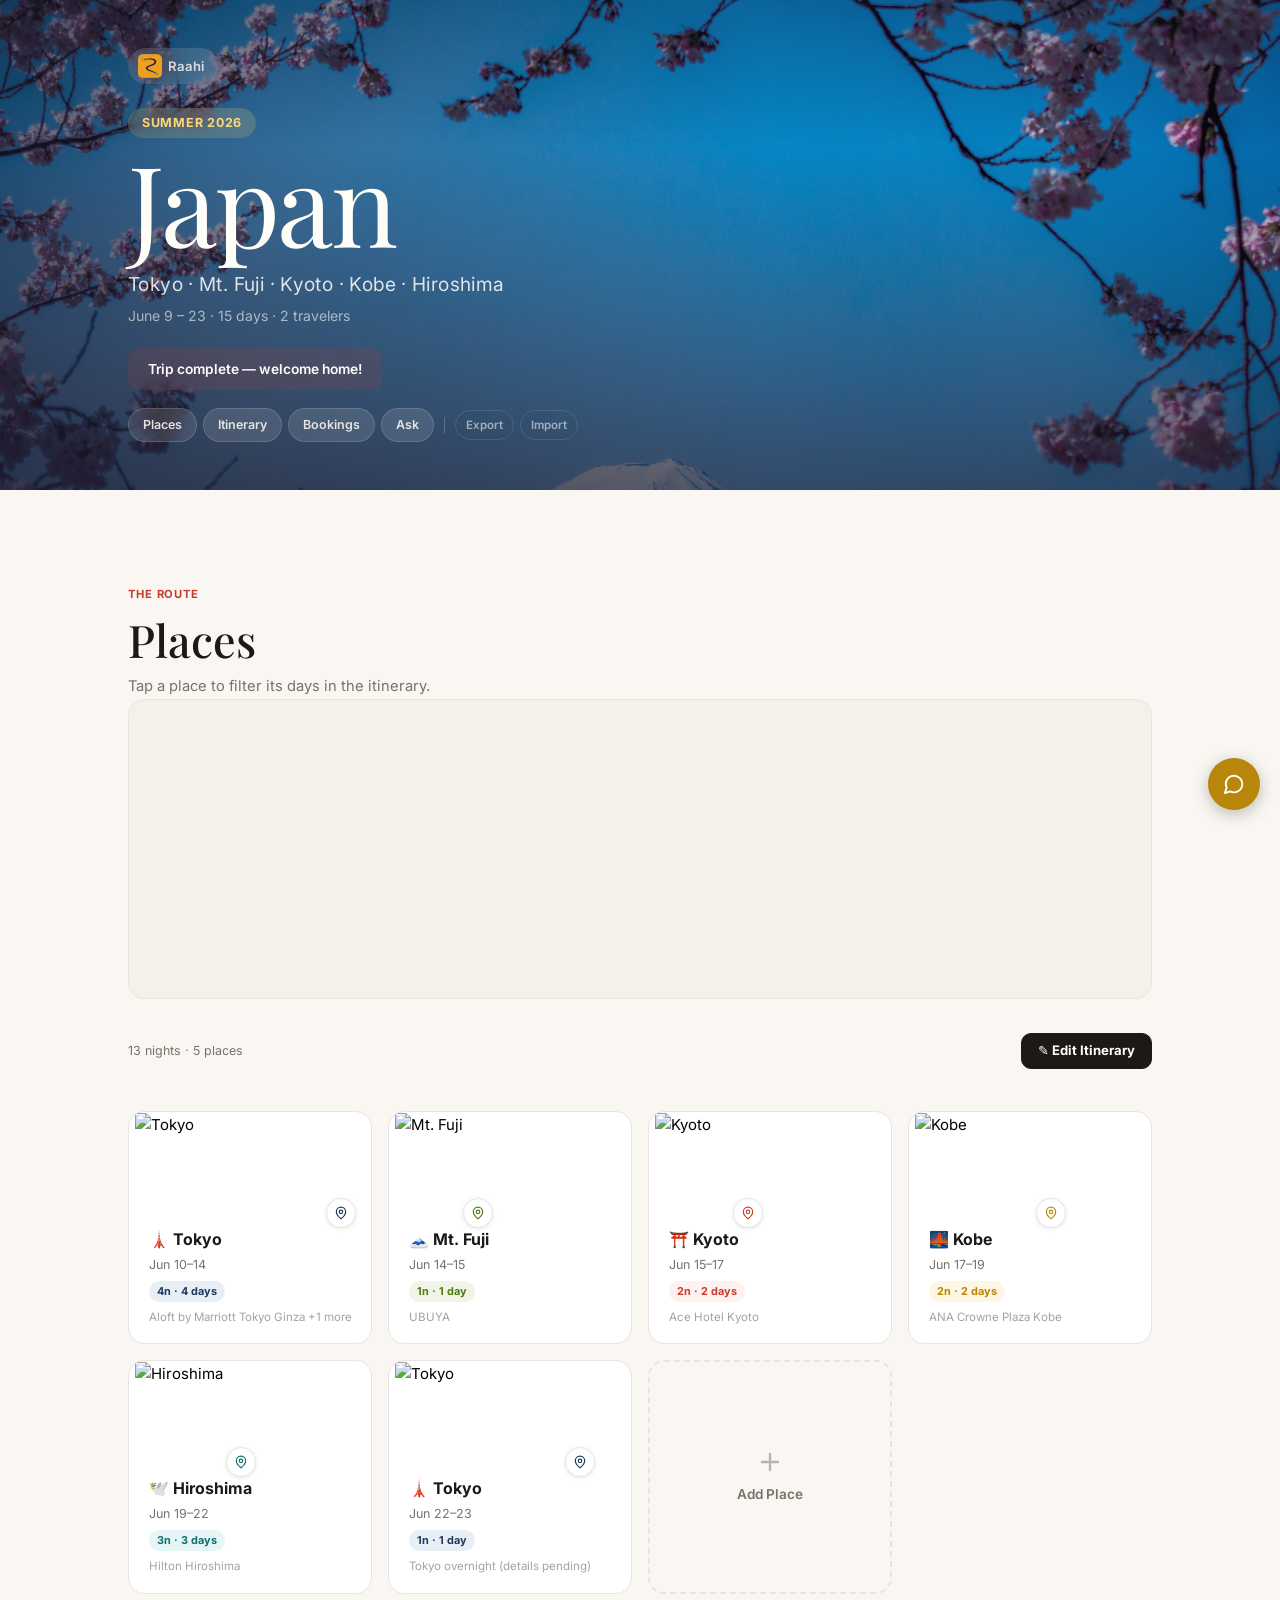
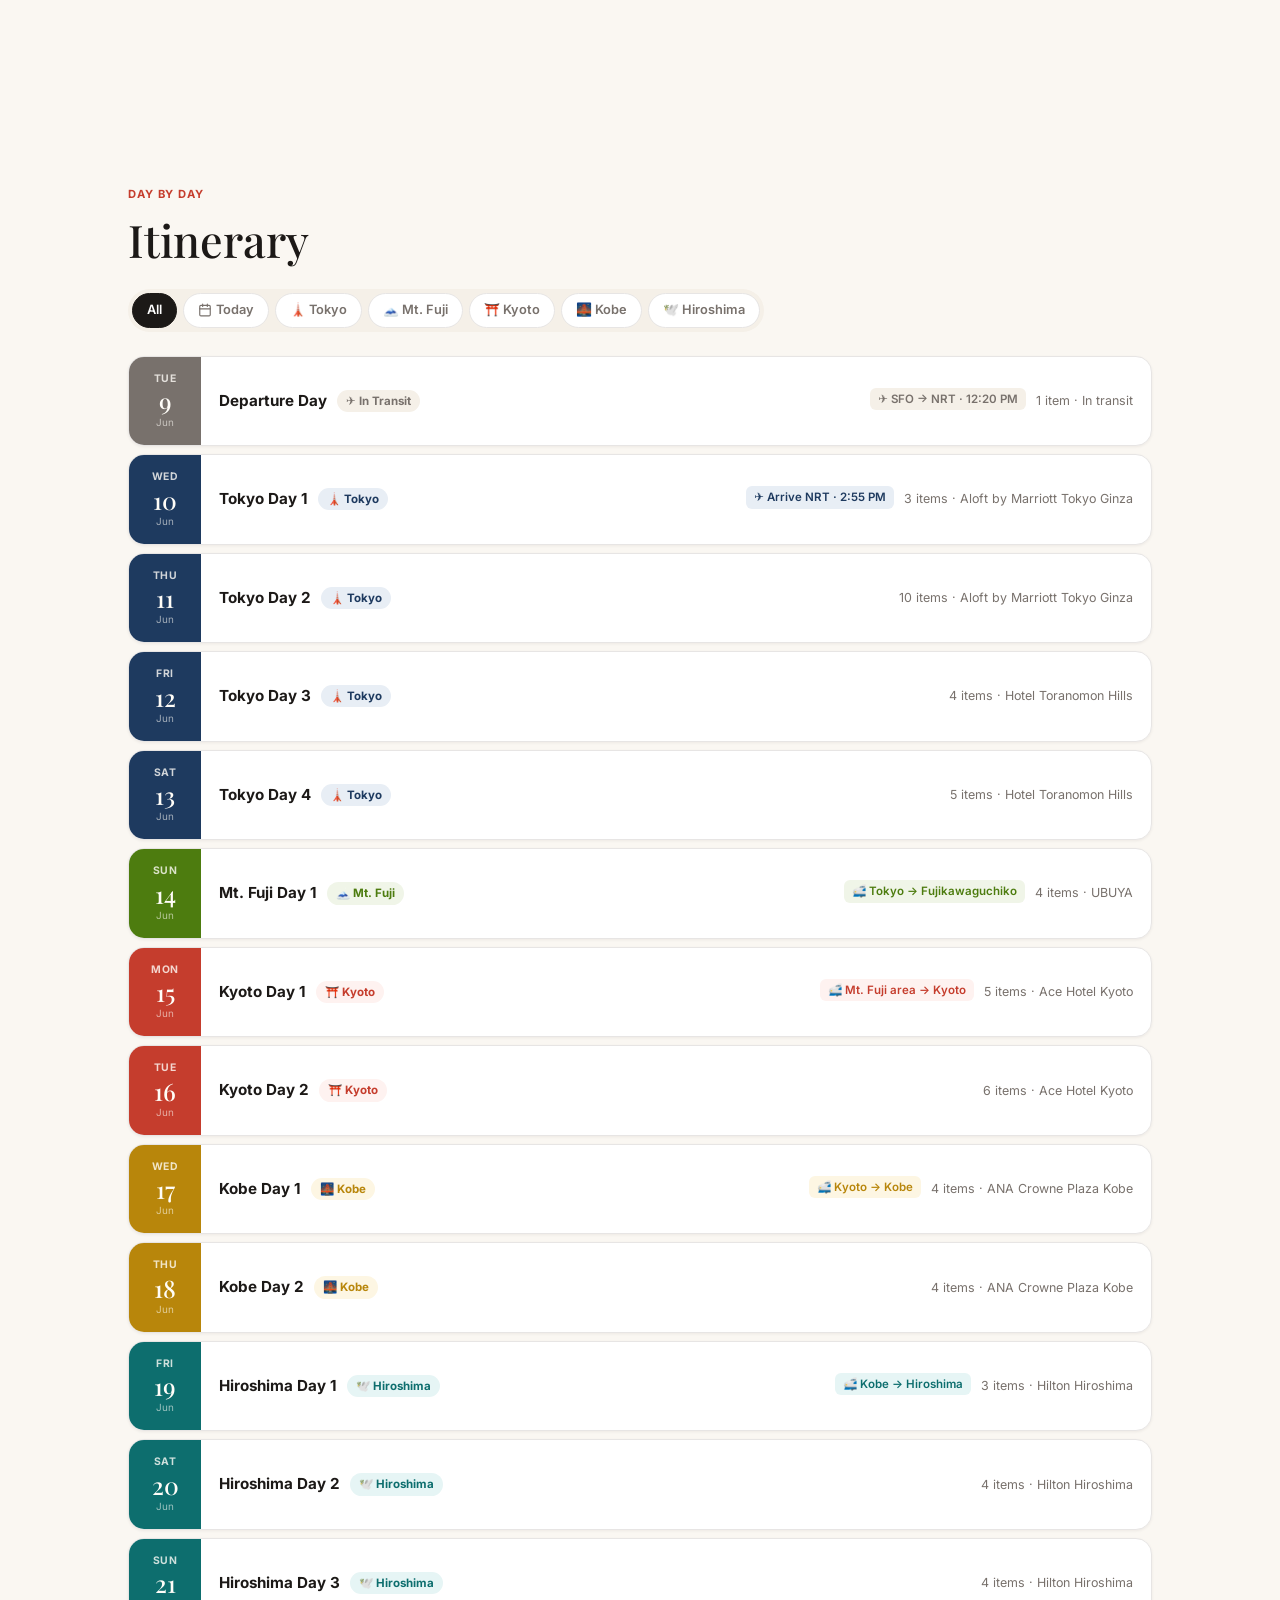
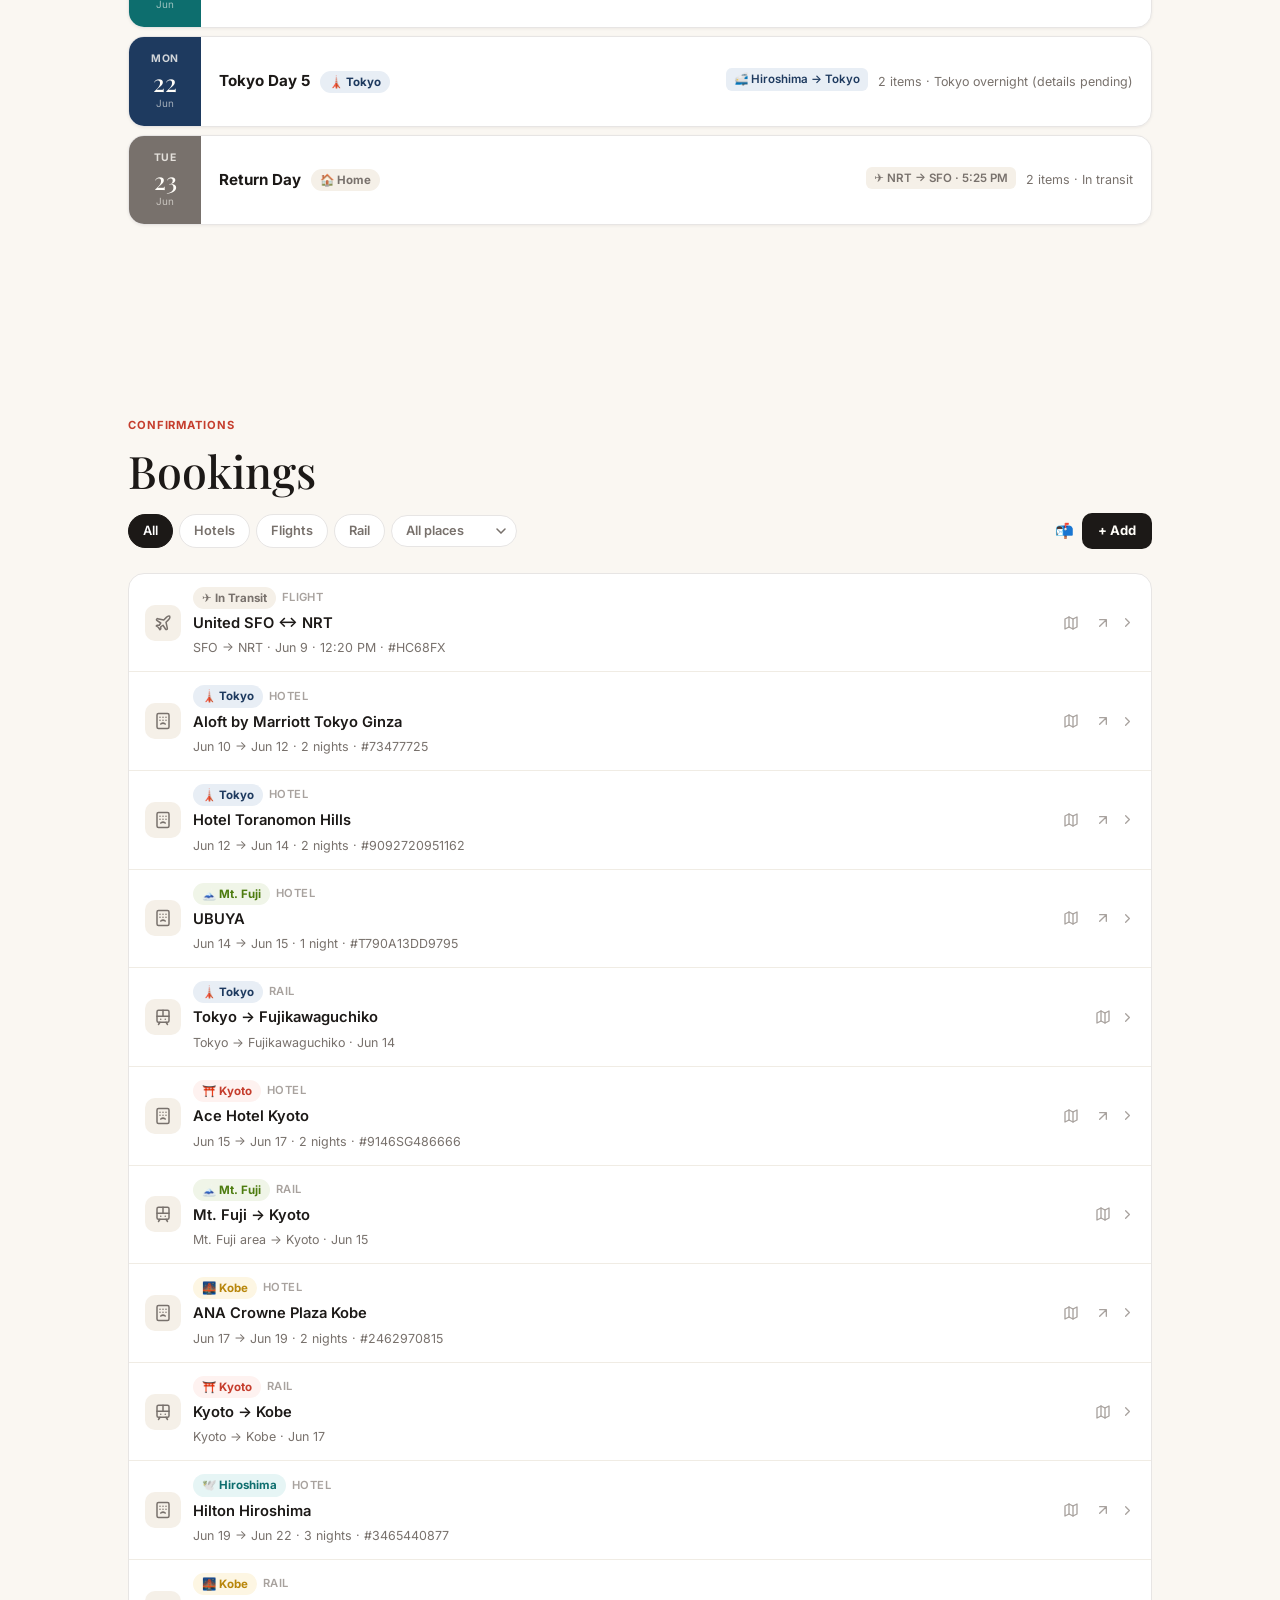
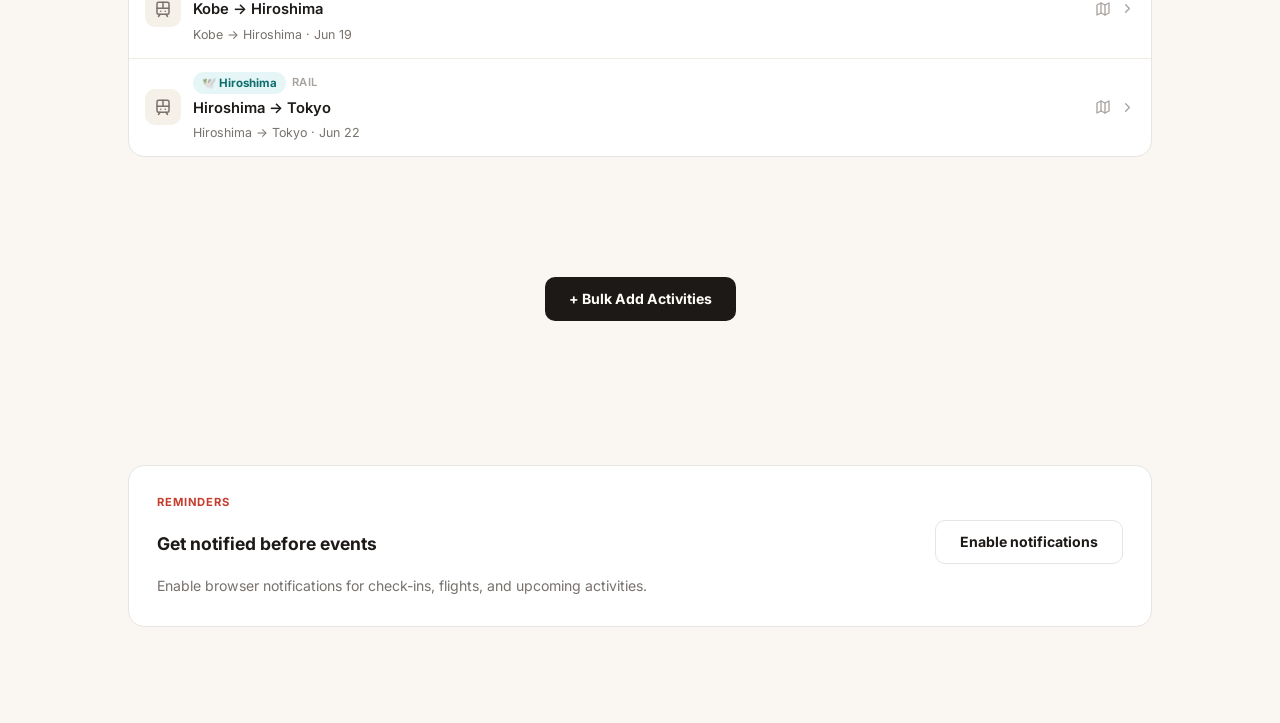
==== japan.html @ 5778f66f "Add cross-device sync via Cloudflare KV Every saveTrip() (user action) now stamps meta.savedAt and f" ====
<!DOCTYPE html>
<html lang="en">
<head>
  <meta charset="UTF-8">
  <meta name="viewport" content="width=device-width, initial-scale=1.0, viewport-fit=cover">
  <title>Japan 2026 — Raahi</title>
  <meta name="description" content="Personal travel itinerary for Japan, June 9-23, 2026">
  <meta name="theme-color" content="#1a1a2e">
  <link rel="icon" href="favicon.svg" type="image/svg+xml">
  <link rel="icon" href="favicon-32.png" sizes="32x32" type="image/png">
  <link rel="apple-touch-icon" href="apple-touch-icon.png">
  <link rel="manifest" href="manifest.json">
  <link rel="preconnect" href="https://fonts.googleapis.com">
  <link rel="preconnect" href="https://fonts.gstatic.com" crossorigin>
  <link href="https://fonts.googleapis.com/css2?family=Playfair+Display:wght@400;500;600&family=Inter:wght@400;500;600;700&display=swap" rel="stylesheet">
  <link rel="stylesheet" href="https://unpkg.com/leaflet@1.9.4/dist/leaflet.css" crossorigin="">
  <link rel="stylesheet" href="styles.css?v=23">
  <link rel="stylesheet" href="https://cdn.jsdelivr.net/npm/flatpickr/dist/flatpickr.min.css">
</head>
<body class="is-trip">

  <!-- Sticky Nav -->
  <nav class="sticky-nav" id="sticky-nav" aria-label="Section navigation">
    <div class="container sticky-nav-inner">
      <a href="index.html" class="sticky-brand"><img src="icon-192.png" alt="" class="brand-icon brand-icon-sm">Raahi</a>
      <div class="sticky-links">
        <a href="#route" class="snav-link" data-section="route">Places</a>
        <a href="#itinerary" class="snav-link" data-section="itinerary">Itinerary</a>
        <a href="#bookings" class="snav-link" data-section="bookings">Bookings</a>
        <button class="snav-link ask-trigger" data-section="ask">Ask</button>
      </div>
      <div class="sticky-actions">
        <button class="btn btn-outline btn-xs export-trigger" title="Export trip data">Export</button>
        <label class="btn btn-outline btn-xs import-label" title="Import trip data">
          Import
          <input type="file" class="import-trigger" accept=".json" hidden>
        </label>
      </div>
    </div>
  </nav>

  <!-- Hero -->
  <header class="trip-hero" id="top">
    <div class="trip-hero-bg" role="img" aria-label="Mount Fuji at golden hour"></div>
    <div class="trip-hero-overlay"></div>
    <div class="trip-hero-content">
      <a href="index.html" class="back-link">
        <img src="icon-192.png" alt="" class="brand-icon brand-icon-hero">
        Raahi
      </a>
      <div class="trip-hero-info">
        <span class="hero-eyebrow">Summer 2026</span>
        <h1 class="hero-title">Japan</h1>
        <p class="hero-route">Tokyo · Mt. Fuji · Kyoto · Kobe · Hiroshima</p>
        <p class="hero-dates">June 9 – 23 · 15 days · 2 travelers</p>
        <div class="hero-countdown" id="countdown"></div>
        <nav class="hero-nav" aria-label="Jump to section">
          <a href="#route" class="hero-pill">Places</a>
          <a href="#itinerary" class="hero-pill">Itinerary</a>
          <a href="#bookings" class="hero-pill">Bookings</a>
          <button class="hero-pill ask-trigger">Ask</button>
          <span class="hero-divider"></span>
          <button class="hero-pill hero-pill-util export-trigger" title="Export trip data">Export</button>
          <label class="hero-pill hero-pill-util import-label" title="Import trip data">
            Import
            <input type="file" class="import-trigger" accept=".json" hidden>
          </label>
        </nav>
      </div>
    </div>
  </header>

  <main>

    <!-- Places (was "Your Cities") -->
    <section class="section route-section" id="route">
      <div class="container">
        <div class="section-intro">
          <span class="label">The Route</span>
          <h2>Places</h2>
          <p class="section-desc">Tap a place to filter its days in the itinerary.</p>
        </div>
        <div id="route-map" class="route-map"></div>
        <div class="places-edit-strip" id="places-edit-strip"></div>
        <div class="city-nav-grid" id="city-nav"></div>
      </div>
    </section>

    <!-- Itinerary -->
    <section class="section itinerary-section" id="itinerary">
      <div class="container">
        <div class="section-intro">
          <span class="label">Day by Day</span>
          <h2>Itinerary</h2>
        </div>
        <div class="filter-bar" id="filter-bar" role="group" aria-label="Filter days"></div>
        <div class="day-list" id="day-list"></div>
      </div>
    </section>

    <!-- Bookings -->
    <section class="section bookings-section" id="bookings">
      <div class="container">
        <div class="section-intro">
          <span class="label">Confirmations</span>
          <h2>Bookings</h2>
        </div>
        <div class="booking-toolbar" id="booking-toolbar">
          <div class="booking-filters" id="booking-filters" role="group" aria-label="Filter bookings"></div>
          <div class="booking-toolbar-actions">
            <span class="inbox-toolbar-label">
              📬 <span id="inbox-badge" class="inbox-nav-badge" style="display:none">0</span>
            </span>
            <button class="btn btn-primary btn-sm booking-add-top-btn" id="booking-add-top">+ Add</button>
          </div>
        </div>
        <div id="inbox-section"></div>
        <div class="booking-grid" id="booking-grid"></div>
      </div>
    </section>

    <!-- Booking Panel (slide-in) -->
    <aside class="booking-panel" id="booking-panel">
      <div class="booking-panel-backdrop"></div>
      <div class="booking-panel-content">
        <header class="booking-panel-header">
          <h3 class="booking-panel-title">Edit Booking</h3>
          <button class="booking-panel-close" id="booking-panel-close" title="Close">&times;</button>
        </header>
        <div class="booking-panel-body" id="booking-panel-body"></div>
      </div>
    </aside>

    <!-- Bulk Add Button -->
    <div class="bulk-trigger">
      <button id="bulk-open-btn" class="btn btn-primary">+ Bulk Add Activities</button>
    </div>

    <!-- Ask (floating chat bubble) -->
    <div class="ask-fab" id="ask-fab" aria-label="Ask about this trip">
      <svg width="22" height="22" viewBox="0 0 24 24" fill="none" stroke="currentColor" stroke-width="2" stroke-linecap="round" stroke-linejoin="round"><path d="M7.9 20A9 9 0 1 0 4 16.1L2 22Z"/></svg>
    </div>
    <aside class="ask-panel" id="ask-panel" role="dialog" aria-label="Trip assistant">
      <div class="ask-panel-header">
        <h3>Ask</h3>
        <button class="ask-panel-close" id="ask-panel-close" aria-label="Close">&times;</button>
      </div>
      <div class="ask-panel-body" id="ask-panel-body">
        <div class="ask-panel-hint">Try: "How many days in Kyoto?", "What hotel?", "Day 5", or "costs"</div>
      </div>
      <form class="ask-panel-form" id="ask-form">
        <input id="ask-input" type="text" placeholder="Ask about the itinerary..." aria-label="Ask about the trip" autocomplete="off">
        <button type="submit" class="ask-panel-send" aria-label="Send">
          <svg width="18" height="18" viewBox="0 0 24 24" fill="none" stroke="currentColor" stroke-width="2" stroke-linecap="round" stroke-linejoin="round"><path d="m22 2-7 20-4-9-9-4z"/><path d="m22 2-11 11"/></svg>
        </button>
      </form>
    </aside>

    <!-- Notifications -->
    <section class="section notify-section">
      <div class="container">
        <div class="notify-card">
          <div>
            <span class="label">Reminders</span>
            <h3>Get notified before events</h3>
            <p>Enable browser notifications for check-ins, flights, and upcoming activities.</p>
          </div>
          <div class="notify-actions">
            <button id="notify-btn" class="btn btn-outline">Enable notifications</button>
            <span class="notify-status" id="notify-status"></span>
          </div>
        </div>
      </div>
    </section>

  </main>

  <!-- Mobile Nav -->
  <nav class="mobile-nav" aria-label="Quick navigation">
    <a href="#route" class="mnav-item active" data-section="route">
      <svg width="20" height="20" viewBox="0 0 24 24" fill="none" stroke="currentColor" stroke-width="1.8" stroke-linecap="round" stroke-linejoin="round"><circle cx="12" cy="12" r="10"/><path d="m16.24 7.76-2.12 6.36-6.36 2.12 2.12-6.36z"/></svg>
      <span>Places</span>
    </a>
    <a href="#itinerary" class="mnav-item" data-section="itinerary">
      <svg width="20" height="20" viewBox="0 0 24 24" fill="none" stroke="currentColor" stroke-width="1.8" stroke-linecap="round" stroke-linejoin="round"><rect x="3" y="4" width="18" height="18" rx="2"/><path d="M16 2v4M8 2v4M3 10h18"/></svg>
      <span>Itinerary</span>
    </a>
    <a href="#bookings" class="mnav-item" data-section="bookings">
      <svg width="20" height="20" viewBox="0 0 24 24" fill="none" stroke="currentColor" stroke-width="1.8" stroke-linecap="round" stroke-linejoin="round"><path d="M2 9a3 3 0 0 1 0 6v2a2 2 0 0 0 2 2h16a2 2 0 0 0 2-2v-2a3 3 0 0 1 0-6V7a2 2 0 0 0-2-2H4a2 2 0 0 0-2 2Z"/><path d="M13 5v2m0 10v2m0-8v2"/></svg>
      <span>Bookings</span>
    </a>
    <button class="mnav-item ask-trigger" data-section="ask">
      <svg width="20" height="20" viewBox="0 0 24 24" fill="none" stroke="currentColor" stroke-width="1.8" stroke-linecap="round" stroke-linejoin="round"><path d="M7.9 20A9 9 0 1 0 4 16.1L2 22Z"/></svg>
      <span>Ask</span>
    </button>
  </nav>

  <!-- Day Panel (slide-in from right) -->
  <aside class="day-panel" id="day-panel">
    <div class="day-panel-backdrop"></div>
    <div class="day-panel-content">
      <header class="day-panel-header">
        <div class="day-panel-nav">
          <button class="day-panel-prev" title="Previous day">&#8249;</button>
          <span class="day-panel-date"></span>
          <button class="day-panel-next" title="Next day">&#8250;</button>
        </div>
        <button class="day-panel-close" title="Close">&times;</button>
        <h3 class="day-panel-title-text"></h3>
        <span class="day-panel-place"></span>
      </header>
      <div class="day-panel-body">
        <section class="panel-section panel-stay"></section>
        <section class="panel-section panel-travel"></section>
        <section class="panel-section panel-schedule"></section>
        <section class="panel-section panel-wishlist"></section>
      </div>
    </div>
  </aside>

  <!-- IEP — Itinerary Edit Panel (slide-in from right) -->
  <aside class="iep-panel" id="iep-panel" role="dialog" aria-label="Edit itinerary">
    <div class="iep-backdrop" id="iep-backdrop"></div>
    <div class="iep-content">
      <header class="iep-header">
        <h3 class="iep-title">Edit Itinerary</h3>
        <button class="iep-close" id="iep-close" aria-label="Close">&times;</button>
      </header>
      <div class="iep-dates-strip" id="iep-dates-strip"></div>
      <div class="iep-body" id="iep-body"></div>
      <footer class="iep-footer" id="iep-footer"></footer>
    </div>
  </aside>

  <!-- Add Place Modal -->
  <div class="bulk-modal" id="add-place-modal">
    <div class="bulk-content" style="max-width:420px">
      <div class="bulk-header">
        <h3>Add a Place</h3>
        <button class="bulk-close-btn apm-close">&times;</button>
      </div>
      <form>
        <div class="apm-field">
          <label>Place name</label>
          <input type="text" name="name" class="apm-name" placeholder="e.g. Osaka, Nara Park..." required>
        </div>
        <div class="apm-row">
          <div class="apm-field">
            <label>Dates</label>
            <input type="text" class="apm-date-range" placeholder="Start → End" autocomplete="off" readonly>
            <input type="hidden" name="startDate" class="apm-start">
            <input type="hidden" name="endDate" class="apm-end">
          </div>
          <div class="apm-field" style="max-width:70px">
            <label>Nights</label>
            <input type="number" name="nights" class="apm-nights" value="1" min="0" max="30" readonly style="background:var(--bg-section);color:var(--ink-muted)">
          </div>
        </div>
        <div class="apm-row">
          <div class="apm-field">
            <label>Latitude</label>
            <input type="text" name="lat" placeholder="34.6937">
          </div>
          <div class="apm-field">
            <label>Longitude</label>
            <input type="text" name="lng" placeholder="135.5023">
          </div>
        </div>
        <div class="bulk-actions">
          <button type="submit" class="btn btn-primary">Add Place</button>
          <button type="button" class="btn btn-outline apm-close">Cancel</button>
        </div>
      </form>
    </div>
  </div>

  <!-- Bulk Paste Modal -->
  <div class="bulk-modal" id="bulk-modal">
    <div class="bulk-content">
      <div class="bulk-header">
        <h3>Bulk Add Activities</h3>
        <button class="bulk-close-btn" id="bulk-close">&times;</button>
      </div>
      <p class="bulk-desc">Paste activities, one per line. Format: <code>Day 6 8:15am Shinkansen to Kyoto</code></p>
      <form id="bulk-form">
        <textarea id="bulk-text" rows="8" placeholder="Day 6 8:15am Shinkansen to Kyoto&#10;Day 7 Fushimi Inari&#10;Day 8 Dinner in Gion&#10;Day 10 3pm Kobe Beef at Steakland"></textarea>
        <div id="bulk-preview" class="bulk-preview">
          <p class="bulk-hint">Enter activities above to see preview</p>
        </div>
        <div class="bulk-actions">
          <button type="submit" class="btn btn-primary">Add All</button>
          <button type="button" class="btn btn-outline" onclick="document.getElementById('bulk-modal').classList.remove('open')">Cancel</button>
        </div>
      </form>
    </div>
  </div>

<script src="https://unpkg.com/leaflet@1.9.4/dist/leaflet.js" crossorigin=""></script>
  <script src="https://cdn.jsdelivr.net/npm/flatpickr"></script>
  <script src="app.js?v=23"></script>
</body>
</html>
---- styles.css ----
/* ===== DESIGN TOKENS ===== */
:root {
  --bg: #faf7f2;
  --bg-card: #ffffff;
  --bg-warm: #fdf9f3;
  --bg-section: #f5f0e8;
  --ink: #1c1917;
  --ink-muted: #78716c;
  --ink-faint: #a8a29e;
  --border: #e7e5e4;
  --border-light: #f0ece4;

  /* Japanese-inspired accent palette */
  --vermillion: #c53d2d;
  --vermillion-light: #fef2f0;
  --indigo: #1e3a5f;
  --indigo-light: #e8eef5;
  --gold: #b8860b;
  --gold-light: #fdf6e3;
  --bamboo: #4d7c0f;
  --bamboo-light: #f0f5e8;
  --teal: #0d6e6e;
  --teal-light: #e6f5f5;

  --font-serif: 'Playfair Display', Georgia, 'Times New Roman', serif;
  --font-sans: 'Inter', system-ui, -apple-system, 'Segoe UI', sans-serif;

  --radius: 10px;
  --radius-lg: 16px;
  --shadow-sm: 0 1px 3px rgba(28,25,23,.06);
  --shadow: 0 4px 24px rgba(28,25,23,.08);
  --shadow-lg: 0 12px 48px rgba(28,25,23,.12);
  --transition: 200ms ease;
}

/* ===== RESET ===== */
*, *::before, *::after { box-sizing: border-box; }

html {
  scroll-behavior: smooth;
  scroll-padding-top: 80px;
  -webkit-text-size-adjust: 100%;
  overflow-x: hidden;
}

body {
  margin: 0;
  min-width: 320px;
  overflow-x: hidden;
  background: var(--bg);
  color: var(--ink);
  font-family: var(--font-sans);
  font-size: 15px;
  line-height: 1.6;
  -webkit-font-smoothing: antialiased;
}

button, input, select, textarea { font: inherit; }
a { color: inherit; -webkit-tap-highlight-color: transparent; }
img { display: block; max-width: 100%; }

/* ===== LAYOUT ===== */
.container {
  width: min(1120px, 100%);
  margin: 0 auto;
  padding: 0 clamp(16px, 4vw, 48px);
}

.section {
  padding: clamp(48px, 8vw, 96px) 0;
}

/* ===== TYPOGRAPHY ===== */
.label {
  display: block;
  margin-bottom: 10px;
  color: var(--vermillion);
  font-family: var(--font-sans);
  font-size: 0.7rem;
  font-weight: 700;
  letter-spacing: 0.08em;
  text-transform: uppercase;
}

.section-intro h2 {
  margin: 0;
  color: var(--ink);
  font-family: var(--font-serif);
  font-size: clamp(1.6rem, 4vw, 2.8rem);
  font-weight: 500;
  line-height: 1.15;
}

.section-intro h3 {
  margin: 0 0 6px;
  font-family: var(--font-serif);
  font-size: 1.25rem;
  font-weight: 500;
}

.section-desc {
  margin: 10px 0 0;
  max-width: 520px;
  color: var(--ink-muted);
  font-size: 0.92rem;
}

/* ================================================
   LANDING PAGE
   ================================================ */

.is-landing {
  display: flex;
  flex-direction: column;
  min-height: 100vh;
}

.landing-header {
  padding: clamp(24px, 5vh, 56px) 0 clamp(16px, 3vh, 32px);
}

.landing-brand {
  text-align: center;
}

.brand-icon {
  display: inline-block;
  border-radius: 20%;
  flex-shrink: 0;
}

.brand-icon-lg {
  width: 56px;
  height: 56px;
}

.brand-icon-sm {
  width: 28px;
  height: 28px;
  border-radius: 22%;
}

.brand-icon-hero {
  width: 24px;
  height: 24px;
  border-radius: 22%;
}

.landing-logo-row {
  display: flex;
  align-items: center;
  justify-content: center;
  gap: 16px;
}

.landing-logo {
  margin: 0;
  font-family: var(--font-serif);
  font-size: clamp(3rem, 8vw, 5rem);
  font-weight: 400;
  letter-spacing: -0.02em;
  color: var(--ink);
}

.landing-tagline {
  display: flex;
  flex-direction: column;
  align-items: center;
  gap: 6px;
  margin: 14px 0 0;
}

/* "For those who wander." — serif italic, warm, echoes the Raahi logotype */
.tagline-wander {
  font-family: var(--font-serif);
  font-style: italic;
  font-weight: 400;
  font-size: clamp(1rem, 2.2vw, 1.25rem);
  color: var(--ink-muted);
  letter-spacing: 0.01em;
  line-height: 1.3;
}

/* "Your Journeys. Organized. Beautifully." — small-caps Inter, grounded descriptor */
.tagline-desc {
  font-family: var(--font-sans);
  font-size: clamp(0.68rem, 1.4vw, 0.78rem);
  font-weight: 600;
  color: var(--ink-faint);
  letter-spacing: 0.12em;
  text-transform: uppercase;
  line-height: 1.4;
}

.landing-main {
  flex: 1;
}

/* Trip Grid */
.trips-grid {
  display: grid;
  grid-template-columns: repeat(auto-fill, minmax(340px, 1fr));
  gap: 24px;
  margin-top: 16px;
}

/* Trip Tile */
.trip-tile {
  position: relative;
  display: block;
  border-radius: var(--radius-lg);
  overflow: hidden;
  aspect-ratio: 4 / 5;
  max-height: calc(92vh - 228px); /* accounts for two-line tagline header height */
  text-decoration: none;
  color: #fffdf8;
  box-shadow: var(--shadow-lg);
  transition: transform var(--transition), box-shadow var(--transition);
}

.trip-tile:hover {
  transform: translateY(-4px);
  box-shadow: 0 20px 60px rgba(28,25,23,.18);
}

.trip-tile-img {
  position: absolute;
  inset: 0;
}

.trip-tile-img img {
  width: 100%;
  height: 100%;
  object-fit: cover;
  object-position: center 30%;
}

.trip-tile-overlay {
  position: absolute;
  inset: 0;
  background: linear-gradient(
    180deg,
    rgba(26,26,46,.1) 0%,
    rgba(26,26,46,.15) 40%,
    rgba(26,26,46,.75) 100%
  );
}

.trip-tile-content {
  position: absolute;
  bottom: 0;
  left: 0;
  right: 0;
  padding: clamp(20px, 4vw, 32px);
  z-index: 1;
}

.trip-tile-season {
  display: inline-block;
  margin-bottom: 10px;
  padding: 4px 12px;
  border-radius: 999px;
  background: rgba(255,213,120,.2);
  color: #ffd578;
  font-size: 0.72rem;
  font-weight: 700;
  letter-spacing: 0.06em;
  text-transform: uppercase;
  backdrop-filter: blur(8px);
}

.trip-tile-name {
  margin: 0;
  font-family: var(--font-serif);
  font-size: clamp(2.8rem, 8vw, 4.5rem);
  font-weight: 400;
  line-height: 0.95;
  letter-spacing: -0.02em;
}

.trip-tile-route {
  margin: 10px 0 0;
  font-size: 0.95rem;
  opacity: .85;
}

.trip-tile-meta {
  display: flex;
  gap: 16px;
  margin-top: 14px;
  font-size: 0.82rem;
  font-weight: 600;
  opacity: .7;
}

.trip-tile-arrow {
  position: absolute;
  top: 20px;
  right: 20px;
  display: flex;
  align-items: center;
  justify-content: center;
  width: 40px;
  height: 40px;
  border-radius: 50%;
  background: rgba(255,253,248,.15);
  color: rgba(255,253,248,.8);
  backdrop-filter: blur(12px);
  z-index: 1;
  transition: background var(--transition);
}

.trip-tile:hover .trip-tile-arrow {
  background: rgba(255,253,248,.3);
}

/* Add Trip Placeholder */
.trip-tile-placeholder {
  display: flex;
  align-items: center;
  justify-content: center;
  border: 2px dashed var(--border);
  border-radius: var(--radius-lg);
  background: var(--bg-card);
  cursor: default;
  aspect-ratio: 4 / 5;
}

.trip-tile-placeholder-inner {
  text-align: center;
  color: var(--ink-faint);
}

.trip-tile-placeholder-inner svg {
  margin-bottom: 8px;
  opacity: .5;
}

.trip-tile-placeholder-inner span {
  display: block;
  font-weight: 700;
  font-size: 1rem;
  color: var(--ink-muted);
}

.trip-tile-placeholder-inner p {
  margin: 4px 0 0;
  font-size: 0.82rem;
}

/* Landing Footer */
.landing-footer {
  padding: 40px 0;
  text-align: center;
  color: var(--ink-faint);
  font-size: 0.82rem;
}

/* ================================================
   TRIP PAGE — STICKY NAV
   ================================================ */

.sticky-nav {
  position: fixed;
  top: 0;
  left: 0;
  right: 0;
  z-index: 200;
  background: rgba(250,247,242,.92);
  backdrop-filter: blur(20px) saturate(1.6);
  -webkit-backdrop-filter: blur(20px) saturate(1.6);
  border-bottom: 1px solid var(--border);
  transform: translateY(-100%);
  opacity: 0;
  transition: transform 300ms ease, opacity 300ms ease;
  pointer-events: none;
}

.sticky-nav.visible {
  transform: translateY(0);
  opacity: 1;
  pointer-events: auto;
}

.sticky-nav-inner {
  display: flex;
  align-items: center;
  justify-content: space-between;
  height: 56px;
}

.sticky-brand {
  display: flex;
  align-items: center;
  gap: 10px;
  font-family: var(--font-serif);
  font-size: 1.3rem;
  font-weight: 500;
  text-decoration: none;
  color: var(--ink);
}

.sticky-links {
  display: flex;
  gap: 4px;
}

.snav-link {
  padding: 6px 14px;
  border-radius: 999px;
  font-size: 0.82rem;
  font-weight: 600;
  text-decoration: none;
  color: var(--ink-muted);
  transition: all var(--transition);
  background: none;
  border: none;
  cursor: pointer;
  font-family: inherit;
}

.snav-link:hover {
  background: var(--bg-section);
  color: var(--ink);
}

.snav-link.active {
  background: var(--ink);
  color: #fffdf8;
}

/* ================================================
   TRIP PAGE — HERO
   ================================================ */

.trip-hero {
  position: relative;
  display: flex;
  align-items: flex-end;
  min-height: min(42vh, 380px);
  padding: clamp(24px, 4vw, 48px) 0;
  overflow: hidden;
  color: #fffdf8;
}

.trip-hero-bg {
  position: absolute;
  inset: 0;
  background:
    url('./hero.jpg')
    center 25% / cover no-repeat,
    linear-gradient(170deg, #1a1a2e 0%, #2d1b4e 20%, #4a6741 55%, #1e3a2e 100%);
  transform: scale(1.03);
}

.trip-hero-overlay {
  position: absolute;
  inset: 0;
  background:
    linear-gradient(180deg, rgba(26,26,46,.4) 0%, rgba(26,26,46,.2) 30%, rgba(26,26,46,.7) 100%),
    linear-gradient(90deg, rgba(26,26,46,.5) 0%, transparent 60%);
}

.trip-hero-content {
  position: relative;
  z-index: 1;
  width: min(1120px, 100%);
  margin: 0 auto;
  padding: 0 clamp(16px, 4vw, 48px);
}

.back-link {
  display: inline-flex;
  align-items: center;
  gap: 6px;
  margin-bottom: 24px;
  padding: 6px 14px 6px 10px;
  border-radius: 999px;
  background: rgba(255,253,248,.12);
  color: rgba(255,253,248,.8);
  font-size: 0.82rem;
  font-weight: 600;
  text-decoration: none;
  backdrop-filter: blur(12px);
  transition: background var(--transition);
}

.back-link:hover {
  background: rgba(255,253,248,.22);
}

.hero-eyebrow {
  display: inline-block;
  margin-bottom: 14px;
  padding: 5px 14px;
  border-radius: 999px;
  background: rgba(255,213,120,.18);
  color: #ffd578;
  font-size: 0.78rem;
  font-weight: 700;
  letter-spacing: 0.06em;
  text-transform: uppercase;
  backdrop-filter: blur(8px);
}

.hero-title {
  margin: 0;
  font-family: var(--font-serif);
  font-size: clamp(3.5rem, 10vw, 7rem);
  font-weight: 400;
  line-height: 0.9;
  letter-spacing: -0.02em;
}

.hero-route {
  margin: 16px 0 0;
  font-size: clamp(0.95rem, 2vw, 1.2rem);
  font-weight: 400;
  letter-spacing: 0.02em;
  opacity: .85;
}

.hero-dates {
  margin: 6px 0 0;
  font-size: 0.88rem;
  opacity: .6;
}

.hero-countdown {
  display: inline-flex;
  flex-direction: column;
  gap: 2px;
  margin-top: 20px;
  padding: 10px 20px;
  border-radius: var(--radius);
  background: rgba(255,253,248,.12);
  font-size: 0.86rem;
  font-weight: 600;
  backdrop-filter: blur(12px);
  transition: background var(--transition);
}
.hero-countdown.countdown-clickable {
  cursor: pointer;
}
.hero-countdown.countdown-clickable:hover {
  background: rgba(255,253,248,.22);
}
.countdown-main {
  font-size: 0.86rem;
  font-weight: 700;
}
.countdown-detail {
  font-size: 0.76rem;
  font-weight: 400;
  opacity: 0.8;
}

/* Hero Quick-Jump Nav */
.hero-nav {
  display: flex;
  align-items: center;
  gap: 6px;
  margin-top: 18px;
  flex-wrap: wrap;
}

.hero-pill {
  display: inline-flex;
  align-items: center;
  gap: 4px;
  padding: 6px 14px;
  border-radius: 999px;
  background: rgba(255,253,248,.12);
  color: rgba(255,253,248,.85);
  font-size: 0.78rem;
  font-weight: 600;
  text-decoration: none;
  border: 1px solid rgba(255,253,248,.15);
  backdrop-filter: blur(8px);
  cursor: pointer;
  transition: all var(--transition);
  font-family: var(--font-sans);
}

.hero-pill:hover {
  background: rgba(255,253,248,.22);
  color: #fffdf8;
  border-color: rgba(255,253,248,.3);
}

.hero-pill-util {
  background: transparent;
  border-color: rgba(255,253,248,.12);
  color: rgba(255,253,248,.55);
  font-size: 0.72rem;
  padding: 5px 10px;
}

.hero-pill-util:hover {
  background: rgba(255,253,248,.15);
  color: rgba(255,253,248,.85);
}

.hero-divider {
  width: 1px;
  height: 16px;
  background: rgba(255,253,248,.2);
  margin: 0 4px;
}

/* Sticky Nav Actions */
.sticky-actions {
  display: flex;
  gap: 6px;
  flex-shrink: 0;
}

.btn-xs {
  min-height: 30px;
  padding: 4px 10px;
  font-size: 0.72rem;
}

/* ================================================
   ROUTE — CITY NAVIGATION
   ================================================ */

.route-section {
  background: var(--bg);
}

.city-nav-grid {
  margin-top: 28px;
}

.city-card {
  position: relative;
  display: flex;
  flex-direction: column;
  border: 1px solid var(--border);
  border-radius: var(--radius-lg);
  background: var(--bg-card);
  cursor: pointer;
  text-align: left;
  overflow: hidden;
  transition: transform var(--transition), box-shadow var(--transition), border-color var(--transition);
}

.city-card:hover {
  transform: translateY(-3px);
  box-shadow: var(--shadow);
  border-color: var(--city-color);
}

.city-card::after {
  content: '';
  position: absolute;
  bottom: 0;
  left: 0;
  right: 0;
  height: 3px;
  background: var(--city-color);
  opacity: 0;
  transition: opacity var(--transition);
}

.city-card:hover::after {
  opacity: 1;
}

.city-card-img {
  width: 100%;
  height: 100px;
  overflow: hidden;
  position: relative;
}

.city-card-img img {
  width: 100%;
  height: 100%;
  object-fit: cover;
  transition: transform 0.4s ease;
}

.city-card:hover .city-card-img img {
  transform: scale(1.05);
}

.city-card-body {
  position: relative;
  padding: 14px 14px 16px;
}

.city-card-info {
  min-width: 0;
}

.city-card-info h3 {
  margin: 0;
  font-size: 1rem;
  font-weight: 700;
  color: var(--ink);
}

.city-dates {
  display: block;
  margin-top: 2px;
  font-size: 0.78rem;
  color: var(--ink-muted);
}

.city-meta {
  display: inline-block;
  margin-top: 6px;
  padding: 2px 8px;
  border-radius: 999px;
  background: var(--city-bg);
  color: var(--city-color);
  font-size: 0.68rem;
  font-weight: 700;
}

.city-hotel {
  display: block;
  margin-top: 6px;
  font-size: 0.72rem;
  color: var(--ink-faint);
  white-space: nowrap;
  overflow: hidden;
  text-overflow: ellipsis;
}

.city-map-link {
  position: absolute;
  top: -15px;
  right: 10px;
  display: flex;
  align-items: center;
  justify-content: center;
  width: 30px;
  height: 30px;
  border-radius: 50%;
  background: var(--bg-card);
  border: 1px solid var(--border);
  color: var(--city-color);
  box-shadow: 0 1px 4px rgba(0,0,0,.1);
  transition: all var(--transition);
  z-index: 1;
}

.city-map-link:hover {
  background: var(--city-color);
  color: #fff;
}

.city-map-link svg {
  width: 14px;
  height: 14px;
}

/* ================================================
   DAY CARDS — UNIFORM + EXPANDABLE
   ================================================ */

.day-list {
  display: grid;
  gap: 8px;
}

.day-card {
  display: grid;
  grid-template-columns: 72px 1fr;
  border: 1px solid var(--border);
  border-radius: var(--radius-lg);
  background: var(--bg-card);
  overflow: hidden;
  box-shadow: var(--shadow-sm);
  cursor: pointer;
  transition: box-shadow var(--transition), border-color var(--transition);
}

.day-card:hover {
  box-shadow: var(--shadow);
}

/* Date Rail */
.day-rail {
  display: flex;
  flex-direction: column;
  align-items: center;
  justify-content: center;
  gap: 2px;
  padding: 14px 8px;
  background: var(--city-color, var(--indigo));
  color: #fffdf8;
  text-align: center;
  min-height: 72px;
}

.day-rail .day-num {
  font-family: var(--font-serif);
  font-size: 1.5rem;
  font-weight: 500;
  line-height: 1;
}

.day-rail .day-weekday {
  font-size: 0.65rem;
  font-weight: 700;
  text-transform: uppercase;
  letter-spacing: 0.05em;
  opacity: .8;
}

.day-rail .day-month {
  font-size: 0.62rem;
  opacity: .6;
}

/* Summary (always visible) */
.day-content {
  display: grid;
  min-width: 0;
}

.day-summary {
  display: flex;
  align-items: center;
  justify-content: space-between;
  gap: 12px;
  padding: 14px 18px;
  min-height: 72px;
}

.day-header {
  display: flex;
  align-items: center;
  gap: 10px;
  min-width: 0;
  flex: 1;
}

.day-title {
  margin: 0;
  font-size: 0.95rem;
  font-weight: 700;
  color: var(--ink);
  white-space: nowrap;
  overflow: hidden;
  text-overflow: ellipsis;
}

.day-city-pill { /* legacy alias */ }

.place-pill {
  display: inline-flex;
  align-items: center;
  gap: 3px;
  flex-shrink: 0;
  padding: 3px 9px;
  border-radius: 999px;
  font-size: 0.72rem;
  font-weight: 700;
  line-height: 1.4;
}

.day-preview {
  display: flex;
  align-items: center;
  gap: 10px;
  flex-shrink: 0;
}

.preview-text {
  font-size: 0.78rem;
  color: var(--ink-muted);
  white-space: nowrap;
}

.expand-icon {
  display: flex;
  align-items: center;
  justify-content: center;
  width: 28px;
  height: 28px;
  border-radius: 50%;
  background: var(--bg-section);
  flex-shrink: 0;
  transition: transform 300ms ease, background var(--transition);
}

.expand-icon svg {
  width: 16px;
  height: 16px;
  color: var(--ink-muted);
}

.day-card.expanded .expand-icon {
  transform: rotate(180deg);
  background: var(--ink);
}

.day-card.expanded .expand-icon svg {
  color: #fffdf8;
}

/* Details (hidden by default) */
.day-details {
  display: none;
  padding: 0 18px 18px;
  animation: fadeUp 0.3s ease both;
}

.day-card.expanded .day-details {
  display: block;
}

.day-detail-grid {
  display: grid;
  grid-template-columns: 1fr;
  gap: 16px;
  padding-top: 14px;
  border-top: 1px solid var(--border-light);
}

.detail-block h4 {
  margin: 0 0 8px;
  font-size: 0.68rem;
  font-weight: 700;
  text-transform: uppercase;
  letter-spacing: 0.06em;
  color: var(--ink-muted);
}

.detail-block ul {
  margin: 0;
  padding: 0;
  list-style: none;
  display: grid;
  gap: 4px;
}

.detail-block li {
  font-size: 0.85rem;
  line-height: 1.45;
  color: var(--ink);
}

.detail-block li.empty {
  color: var(--ink-faint);
  font-style: italic;
}

.detail-block li.event {
  color: var(--vermillion);
  font-weight: 500;
}

.detail-block li.added {
  padding-left: 10px;
  border-left: 2px solid var(--gold);
}

/* Activity links */
.activity-list a {
  display: inline-flex;
  align-items: center;
  gap: 4px;
  color: var(--ink);
  text-decoration: none;
  transition: color var(--transition);
}

.activity-list a:hover {
  color: var(--indigo);
}

.maps-hint {
  display: inline-flex;
  opacity: 0;
  transition: opacity var(--transition);
}

.activity-list a:hover .maps-hint {
  opacity: .5;
}

.maps-hint svg {
  width: 12px;
  height: 12px;
  color: var(--indigo);
}

/* Detail stay/transport */
.detail-primary {
  margin: 0;
  font-size: 0.9rem;
  font-weight: 600;
  color: var(--ink);
}

.detail-secondary {
  margin: 3px 0 0;
  font-size: 0.82rem;
  color: var(--ink-muted);
}

.detail-secondary a {
  color: var(--ink-muted);
  text-decoration: none;
  transition: color var(--transition);
}

.detail-secondary a:hover {
  color: var(--indigo);
}

.detail-note {
  margin: 6px 0 0;
  padding: 6px 10px;
  border-radius: 6px;
  background: var(--gold-light);
  font-size: 0.78rem;
  color: var(--gold);
  font-weight: 600;
}

/* Day Links */
.day-links {
  display: flex;
  flex-wrap: wrap;
  gap: 6px;
  margin-top: 14px;
}

.day-link {
  display: inline-flex;
  align-items: center;
  gap: 4px;
  padding: 5px 12px;
  border: 1px solid var(--border);
  border-radius: 999px;
  background: var(--bg-card);
  color: var(--indigo);
  font-size: 0.78rem;
  font-weight: 600;
  text-decoration: none;
  transition: all var(--transition);
}

.day-link:hover {
  background: var(--indigo-light);
  border-color: var(--indigo);
}

.day-link svg {
  width: 12px;
  height: 12px;
  flex-shrink: 0;
}

/* Today/Tomorrow badges */
.day-card.is-today {
  border: 2px solid var(--vermillion);
  box-shadow: 0 0 0 3px var(--vermillion-light), var(--shadow);
}

.today-badge {
  display: inline-flex;
  align-items: center;
  padding: 2px 8px;
  border-radius: 999px;
  background: var(--vermillion);
  color: #fff;
  font-size: 0.62rem;
  font-weight: 800;
  text-transform: uppercase;
  letter-spacing: 0.05em;
  animation: pulse 2s ease-in-out infinite;
  flex-shrink: 0;
}

@keyframes pulse {
  0%, 100% { opacity: 1; }
  50% { opacity: .7; }
}

.day-card.is-next {
  border: 2px solid var(--gold);
  box-shadow: 0 0 0 3px var(--gold-light), var(--shadow-sm);
}

.next-badge {
  display: inline-flex;
  align-items: center;
  padding: 2px 8px;
  border-radius: 999px;
  background: var(--gold);
  color: #fff;
  font-size: 0.62rem;
  font-weight: 800;
  text-transform: uppercase;
  letter-spacing: 0.05em;
  flex-shrink: 0;
}

/* ===== FILTER BAR ===== */
.filter-bar {
  display: flex;
  gap: 6px;
  margin: 24px 0;
  padding: 4px;
  border-radius: 999px;
  background: var(--bg-section);
  width: fit-content;
}

.filter-btn {
  padding: 8px 18px;
  border: none;
  border-radius: 999px;
  background: transparent;
  color: var(--ink-muted);
  font-size: 0.82rem;
  font-weight: 600;
  cursor: pointer;
  transition: all var(--transition);
}

.filter-btn.active {
  background: var(--bg-card);
  color: var(--ink);
  box-shadow: var(--shadow-sm);
}

.filter-btn:hover:not(.active) {
  color: var(--ink);
}

/* ===== BOOKINGS ===== */
.booking-grid {
  display: grid;
  grid-template-columns: repeat(auto-fill, minmax(320px, 1fr));
  gap: 14px;
  margin-top: 24px;
}

.booking-card {
  border: 1px solid var(--border);
  border-radius: var(--radius-lg);
  background: var(--bg-card);
  overflow: hidden;
  box-shadow: var(--shadow-sm);
  transition: box-shadow var(--transition);
}

.booking-card:hover {
  box-shadow: var(--shadow);
}

.booking-card-header {
  display: flex;
  align-items: center;
  gap: 10px;
  padding: 16px 18px;
  border-bottom: 1px solid var(--border-light);
  background: var(--bg-warm);
}

.booking-icon {
  display: flex;
  align-items: center;
  justify-content: center;
  width: 36px;
  height: 36px;
  border-radius: 8px;
  background: var(--booking-color-bg, var(--indigo-light));
  color: var(--booking-color, var(--indigo));
  flex-shrink: 0;
}

.booking-icon svg {
  width: 18px;
  height: 18px;
}

.booking-card-header h3 {
  margin: 0;
  font-size: 0.95rem;
  font-weight: 700;
}

.booking-card-header .booking-type {
  display: block;
  font-size: 0.7rem;
  font-weight: 600;
  color: var(--ink-muted);
  text-transform: uppercase;
  letter-spacing: 0.04em;
}

/* Booking card body */
.booking-card-body {
  padding: 14px 18px;
}

/* Structured DL for key-value pairs */
.booking-dl {
  display: grid;
  grid-template-columns: auto 1fr;
  gap: 6px 14px;
  margin: 0;
  font-size: 0.85rem;
}
.booking-dl dt {
  color: var(--ink-muted);
  font-size: 0.78rem;
  font-weight: 700;
  text-transform: uppercase;
  letter-spacing: 0.03em;
}
.booking-dl dd {
  margin: 0;
  color: var(--ink);
}
.booking-mono {
  font-family: var(--font-mono, 'SF Mono', 'Fira Code', monospace);
  font-size: 0.82rem;
  letter-spacing: 0.04em;
}
.booking-nights {
  color: var(--ink-muted);
  font-size: 0.82rem;
}

/* Flight legs */
.booking-flights {
  display: flex;
  flex-direction: column;
  gap: 10px;
  margin-bottom: 12px;
}
.booking-flight-leg {
  display: flex;
  flex-direction: column;
  gap: 2px;
}
.booking-flight-label {
  font-size: 0.72rem;
  font-weight: 700;
  text-transform: uppercase;
  letter-spacing: 0.05em;
  color: var(--ink-muted);
}
.booking-flight-route {
  font-size: 1rem;
  font-weight: 600;
  color: var(--ink);
}
.booking-flight-detail {
  font-size: 0.82rem;
  color: var(--ink-muted);
}

/* Rail legs */
.booking-rail-legs {
  list-style: none;
  margin: 0 0 10px;
  padding: 0;
  display: flex;
  flex-direction: column;
  gap: 6px;
  font-size: 0.85rem;
}
.booking-rail-legs li {
  display: flex;
  align-items: center;
  gap: 10px;
}
.booking-rail-date {
  font-size: 0.78rem;
  font-weight: 600;
  color: var(--ink-muted);
  white-space: nowrap;
  min-width: 90px;
}

/* Booking card footer */
.booking-card-footer {
  display: flex;
  align-items: center;
  gap: 16px;
  padding: 12px 18px;
  border-top: 1px solid var(--border-light);
}
.booking-card-footer:empty {
  display: none;
}
.booking-card-footer a {
  display: inline-flex;
  align-items: center;
  gap: 6px;
  color: var(--indigo);
  font-size: 0.82rem;
  font-weight: 700;
  text-decoration: none;
  transition: opacity var(--transition);
}
.booking-card-footer a:hover { opacity: .7; }
.booking-card-footer a svg {
  width: 14px;
  height: 14px;
}

/* Footer edit button */
.booking-footer-edit {
  display: inline-flex;
  align-items: center;
  gap: 5px;
  background: none;
  border: none;
  cursor: pointer;
  color: var(--ink-muted);
  font-size: 0.82rem;
  font-weight: 700;
  font-family: var(--font-sans);
  padding: 0;
  transition: color var(--transition);
}
.booking-footer-edit svg { width: 13px; height: 13px; }
.booking-footer-edit:hover { color: var(--ink); }

/* Delete button */
.btn-danger {
  background: none;
  border: 1px solid var(--ink-faint);
  color: var(--ink-muted);
  margin-left: auto;
}
.btn-danger:hover {
  background: #dc2626;
  border-color: #dc2626;
  color: #fff;
}

/* Add Booking card */
.booking-add-card {
  display: flex;
  flex-direction: column;
  align-items: center;
  justify-content: center;
  gap: 8px;
  min-height: 120px;
  border: 2px dashed var(--border);
  border-radius: var(--radius-lg);
  background: transparent;
  cursor: pointer;
  color: var(--ink-muted);
  font-family: var(--font-sans);
  font-size: 0.88rem;
  font-weight: 600;
  transition: all var(--transition);
  padding: 24px;
}
.booking-add-card:hover {
  border-color: var(--ink-faint);
  color: var(--ink);
  background: var(--bg-warm);
}
.booking-add-icon svg {
  width: 24px;
  height: 24px;
}

/* New booking form wrapper */
.booking-new-form {
  border: 1px solid var(--border);
  border-radius: var(--radius-lg);
  background: var(--bg-card);
  padding: 20px;
  box-shadow: var(--shadow-sm);
}
.booking-new-form h4 {
  margin: 0 0 4px;
  font-size: 1rem;
}
.bnf-hint {
  color: var(--ink-muted);
  font-size: 0.84rem;
  margin: 0 0 12px;
}
.bnf-type-btns {
  display: flex;
  gap: 8px;
  margin-bottom: 12px;
}
.bnf-type-btn {
  flex: 1;
  display: flex;
  align-items: center;
  justify-content: center;
  gap: 6px;
  padding: 10px 12px;
  font-size: 0.84rem;
}
.bnf-type-btn svg { width: 16px; height: 16px; }
.bnf-type-btn:hover {
  background: var(--bg-section);
}

/* Select styling for place picker */
.bef-select {
  padding: 8px 10px;
  border: 1px solid var(--border);
  border-radius: 6px;
  font-size: 0.84rem;
  font-family: var(--font-sans);
  background: var(--bg);
  color: var(--ink);
  width: 100%;
  box-sizing: border-box;
}
.bef-select:focus {
  outline: none;
  border-color: var(--gold);
  box-shadow: 0 0 0 2px rgba(212,175,55,.15);
}

/* Booking edit form — structured */
.booking-edit-form {
  display: flex;
  flex-direction: column;
  gap: 12px;
  padding: 16px 18px;
}
.bef-field {
  display: flex;
  flex-direction: column;
  gap: 4px;
}
.bef-field label {
  font-size: 0.75rem;
  font-weight: 700;
  color: var(--ink-muted);
  text-transform: uppercase;
  letter-spacing: 0.03em;
}
.bef-field input,
.bef-field textarea {
  padding: 8px 10px;
  border: 1px solid var(--border);
  border-radius: 6px;
  font-size: 0.84rem;
  font-family: var(--font-sans);
  background: var(--bg);
  color: var(--ink);
  width: 100%;
  box-sizing: border-box;
}
.bef-field textarea {
  resize: vertical;
  min-height: 60px;
}
.bef-field input:focus,
.bef-field textarea:focus {
  outline: none;
  border-color: var(--gold);
  box-shadow: 0 0 0 2px rgba(212,175,55,.15);
}
.bef-readonly {
  background: var(--bg-section) !important;
  color: var(--ink-muted) !important;
  cursor: default;
}
.bef-row {
  display: flex;
  gap: 10px;
}
.bef-row .bef-field { flex: 1; min-width: 0; }
.bef-field-sm { max-width: 80px; flex: 0 0 80px !important; }
.bef-field-grow { flex: 2 !important; }
.bef-actions {
  display: flex;
  gap: 8px;
  padding-top: 6px;
}

/* Flight leg fieldset */
.bef-leg {
  border: 1px solid var(--border);
  border-radius: 8px;
  padding: 12px;
  margin: 0;
  display: flex;
  flex-direction: column;
  gap: 10px;
}
.bef-leg legend {
  font-size: 0.78rem;
  font-weight: 700;
  text-transform: uppercase;
  letter-spacing: 0.03em;
  color: var(--ink-muted);
  padding: 0 6px;
}

/* ================================================
   V4: BOOKING TOOLBAR & FILTERS
   ================================================ */

.bookings-section .section-intro {
  margin-bottom: 16px;
}

.booking-toolbar {
  display: flex;
  align-items: center;
  justify-content: space-between;
  gap: 12px;
  margin-bottom: 16px;
}

.booking-filters {
  /* no flex:1 — size to content so + Add stays right-docked */
}

/* Booking filter bar — same pill row style as itinerary */
.bf-filter-bar {
  display: inline-flex;
  align-items: center;
  gap: 6px;
  flex-wrap: nowrap;
  margin: 0;
  padding: 0;
}

/* Place dropdown inside filter bar — styled as a pill */
.bf-place-select {
  display: inline-block;
  padding: 5px 28px 5px 14px;
  border: 1.5px solid var(--border);
  border-radius: 999px;
  background-color: var(--bg-card);
  background-image: url("data:image/svg+xml,%3Csvg width='10' height='6' viewBox='0 0 10 6' fill='none' xmlns='http://www.w3.org/2000/svg'%3E%3Cpath d='M1 1l4 4 4-4' stroke='%2378716c' stroke-width='1.5' stroke-linecap='round'/%3E%3C/svg%3E");
  background-repeat: no-repeat;
  background-position: right 10px center;
  color: var(--ink-muted);
  font-size: 0.8rem;
  font-weight: 600;
  cursor: pointer;
  font-family: var(--font-sans);
  transition: border-color var(--transition), color var(--transition);
  outline: none;
  appearance: none;
  -webkit-appearance: none;
}

.bf-place-select:hover,
.bf-place-select:focus {
  border-color: var(--ink-muted);
  color: var(--ink);
}

.booking-add-top-btn {
  flex-shrink: 0;
}

/* ================================================
   V4: BOOKING MANIFEST (Option B list rows)
   ================================================ */

#booking-grid {
  display: flex;
  flex-direction: column;
  gap: 0;
  border: 1px solid var(--border);
  border-radius: var(--radius-lg);
  overflow: hidden;
  background: var(--bg-card);
}

.bm-row {
  display: flex;
  align-items: center;
  gap: 12px;
  padding: 13px 16px;
  border-bottom: 1px solid var(--border-light);
  cursor: pointer;
  user-select: none;
  transition: background var(--transition);
}

.bm-row:last-child {
  border-bottom: none;
}

.bm-row:hover {
  background: var(--bg-section);
}

.bm-icon {
  flex-shrink: 0;
  width: 36px;
  height: 36px;
  display: flex;
  align-items: center;
  justify-content: center;
  border-radius: 10px;
  background: var(--bg-section);
  color: var(--ink-muted);
}

.bm-icon svg {
  width: 18px;
  height: 18px;
}

.bm-info {
  flex: 1;
  min-width: 0;
  display: flex;
  flex-direction: column;
  gap: 3px;
}

.bm-badges {
  display: flex;
  align-items: center;
  gap: 6px;
  flex-wrap: wrap;
}

.bm-place-tag { /* legacy alias — now uses .place-pill */ }

.bm-cat {
  font-size: 0.7rem;
  font-weight: 600;
  color: var(--ink-faint);
  text-transform: uppercase;
  letter-spacing: 0.04em;
}

.bm-title {
  font-size: 0.92rem;
  font-weight: 600;
  color: var(--ink);
  white-space: nowrap;
  overflow: hidden;
  text-overflow: ellipsis;
}

.bm-meta {
  font-size: 0.78rem;
  color: var(--ink-muted);
}

.bm-actions {
  display: flex;
  align-items: center;
  gap: 2px;
  flex-shrink: 0;
}

/* Icon-only links in the row summary (map, vendor) */
.bm-icon-link {
  width: 30px;
  height: 30px;
  display: flex;
  align-items: center;
  justify-content: center;
  border-radius: 6px;
  color: var(--ink-faint);
  text-decoration: none;
  transition: all var(--transition);
}

.bm-icon-link svg { width: 16px; height: 16px; }

.bm-link-map:hover { background: var(--bamboo-light); color: var(--bamboo); }
.bm-link-vendor:hover { background: var(--indigo-light); color: var(--indigo); }

/* Right-pointing chevron cue — row is clickable */
.bm-chevron {
  color: var(--ink-faint);
  display: flex;
  align-items: center;
  flex-shrink: 0;
}

.bm-row:hover .bm-chevron {
  color: var(--ink-muted);
}

/* ================================================
   V4: BOOKING PLACE GROUP HEADER
   ================================================ */

.booking-place-header {
  display: flex;
  align-items: center;
  gap: 8px;
  padding: 8px 0 6px;
  margin-top: 16px;
  border-bottom: 2px solid var(--bph-color, var(--border));
  font-size: 0.82rem;
  font-weight: 700;
  color: var(--ink);
}

.booking-place-header:first-child {
  margin-top: 0;
}

.booking-place-emoji {
  font-size: 1rem;
}

/* ================================================
   V4: BOOKING EMPTY STATE
   ================================================ */

.booking-empty {
  text-align: center;
  padding: 48px 20px;
  color: var(--ink-faint);
  font-size: 0.9rem;
  font-style: italic;
}

/* ================================================
   V4: BOOKING PANEL (slide-out editor)
   ================================================ */

.booking-panel {
  position: fixed;
  inset: 0;
  z-index: 1030;
  pointer-events: none;
  opacity: 0;
  transition: opacity 200ms ease;
}

.booking-panel.open {
  pointer-events: auto;
  opacity: 1;
}

.booking-panel-backdrop {
  position: absolute;
  inset: 0;
  background: rgba(28,25,23,.4);
  backdrop-filter: blur(4px);
  -webkit-backdrop-filter: blur(4px);
}

.booking-panel-content {
  position: absolute;
  top: 0;
  right: 0;
  bottom: 0;
  width: min(500px, 92vw);
  background: var(--bg);
  box-shadow: var(--shadow-lg);
  transform: translateX(100%);
  transition: transform 300ms cubic-bezier(0.32, 0.72, 0, 1);
  overflow-y: auto;
  display: flex;
  flex-direction: column;
}

.booking-panel.open .booking-panel-content {
  transform: translateX(0);
}

.booking-panel-header {
  position: sticky;
  top: 0;
  display: flex;
  align-items: center;
  justify-content: space-between;
  padding: 16px 20px;
  background: var(--bg-card);
  border-bottom: 1px solid var(--border);
  z-index: 2;
}

.booking-panel-title {
  margin: 0;
  font-size: 1.1rem;
  font-weight: 700;
  font-family: var(--font-serif);
}

.booking-panel-close {
  width: 32px;
  height: 32px;
  border: none;
  background: transparent;
  color: var(--ink-muted);
  font-size: 1.4rem;
  cursor: pointer;
  border-radius: 50%;
  display: flex;
  align-items: center;
  justify-content: center;
  transition: all var(--transition);
}

.booking-panel-close:hover {
  background: var(--bg-section);
  color: var(--ink);
}

.booking-panel-body {
  flex: 1;
  padding: 16px 20px 40px;
}

/* ================================================
   V4: BOOKING PANEL FORM (bpf-*)
   ================================================ */

.bpf {
  display: flex;
  flex-direction: column;
  gap: 14px;
}

.bpf-field {
  display: flex;
  flex-direction: column;
  gap: 4px;
}

.bpf-field label {
  font-size: 0.75rem;
  font-weight: 700;
  color: var(--ink-muted);
  text-transform: uppercase;
  letter-spacing: 0.03em;
}

.bpf-req {
  color: var(--vermillion);
  font-weight: 400;
}

.bpf-field input,
.bpf-field textarea,
.bpf-select {
  padding: 9px 12px;
  border: 1.5px solid var(--border);
  border-radius: 8px;
  font-size: 0.88rem;
  font-family: var(--font-sans);
  background: var(--bg-card);   /* white, distinct from panel bg */
  color: var(--ink);
  width: 100%;
  box-sizing: border-box;
  transition: border-color var(--transition), box-shadow var(--transition);
}

.bpf-field textarea {
  resize: vertical;
  min-height: 60px;
}

.bpf-field input:focus,
.bpf-field textarea:focus,
.bpf-select:focus {
  outline: none;
  border-color: var(--indigo);
  box-shadow: 0 0 0 3px rgba(30,58,95,.1);
}

.bpf-readonly {
  background: var(--bg-section) !important;
  color: var(--ink-muted) !important;
  cursor: default;
}

.bpf-row {
  display: flex;
  gap: 10px;
}

.bpf-row .bpf-field {
  flex: 1;
  min-width: 0;
}

.bpf-field-sm {
  max-width: 80px;
  flex: 0 0 80px !important;
}

.bpf-fieldset {
  border: 1px solid var(--border);
  border-radius: 10px;
  padding: 14px;
  margin: 0;
  display: flex;
  flex-direction: column;
  gap: 12px;
}

.bpf-fieldset legend {
  font-size: 0.78rem;
  font-weight: 700;
  text-transform: uppercase;
  letter-spacing: 0.03em;
  color: var(--ink-muted);
  padding: 0 6px;
}

.bpf-actions {
  display: flex;
  gap: 10px;
  padding-top: 8px;
  border-top: 1px solid var(--border-light);
  margin-top: 6px;
}

.bpf-hint {
  font-size: 0.9rem;
  color: var(--ink-muted);
  margin: 0 0 16px;
  text-align: center;
}

/* ================================================
   V4: BOOKING TYPE PICKER GRID
   ================================================ */

.bpf-type-grid {
  display: grid;
  grid-template-columns: repeat(3, 1fr);
  gap: 12px;
}

.bpf-type-btn {
  display: flex;
  flex-direction: column;
  align-items: center;
  gap: 10px;
  padding: 24px 12px;
  border: 1.5px solid var(--border);
  border-radius: var(--radius);
  background: var(--bg-card);
  cursor: pointer;
  font-family: var(--font-sans);
  font-size: 0.88rem;
  font-weight: 600;
  color: var(--ink);
  transition: all var(--transition);
}

.bpf-type-btn svg {
  width: 28px;
  height: 28px;
  color: var(--indigo);
}

.bpf-type-btn:hover {
  border-color: var(--indigo);
  background: var(--indigo-light);
}

/* ================================================
   V4: BOOKING FOOTER — maps + edit links
   ================================================ */

.booking-footer-maps {
  display: inline-flex;
  align-items: center;
  gap: 5px;
  color: var(--bamboo);
  font-size: 0.82rem;
  font-weight: 700;
  text-decoration: none;
  transition: opacity var(--transition);
}

.booking-footer-maps:hover { opacity: .7; }
.booking-footer-maps svg { width: 14px; height: 14px; }

/* Rail leg rows */
.bef-leg-row {
  align-items: center;
}
.bef-leg-remove {
  flex-shrink: 0;
  width: 28px;
  height: 28px;
  padding: 0;
  display: flex;
  align-items: center;
  justify-content: center;
  font-size: 1.1rem;
  line-height: 1;
}
.bef-add-leg {
  margin-top: 6px;
}
.bef-legs-list {
  display: flex;
  flex-direction: column;
  gap: 6px;
}

/* Mobile tweaks for booking forms */
@media (max-width: 480px) {
  .bef-row { flex-direction: column; gap: 8px; }
  .bef-field-sm { max-width: none; flex: 1 !important; }
  .bef-leg { padding: 10px; }
  .booking-flights { gap: 12px; }
}

/* ===== FORMS ===== */
.add-card, .ask-card {
  border: 1px solid var(--border);
  border-radius: var(--radius-lg);
  background: var(--bg-card);
  padding: clamp(20px, 4vw, 32px);
  box-shadow: var(--shadow-sm);
}

.add-form {
  display: grid;
  gap: 14px;
  margin-top: 20px;
}

.form-row {
  display: grid;
  grid-template-columns: 200px 1fr;
  gap: 14px;
}

.form-grow { min-width: 0; }

.add-form label, .ask-form label {
  display: grid;
  gap: 6px;
}

.add-form label > span {
  font-size: 0.78rem;
  font-weight: 700;
  color: var(--ink-muted);
  text-transform: uppercase;
  letter-spacing: 0.04em;
}

input, select, textarea {
  width: 100%;
  padding: 10px 14px;
  border: 1px solid var(--border);
  border-radius: var(--radius);
  background: var(--bg-warm);
  color: var(--ink);
  font-size: 0.9rem;
  transition: border-color var(--transition);
}

input:focus, select:focus, textarea:focus {
  outline: none;
  border-color: var(--indigo);
}

textarea { resize: vertical; }

select {
  appearance: none;
  background-image: url("data:image/svg+xml,%3Csvg xmlns='http://www.w3.org/2000/svg' width='12' height='12' viewBox='0 0 24 24' fill='none' stroke='%2378716c' stroke-width='2'%3E%3Cpath d='m6 9 6 6 6-6'/%3E%3C/svg%3E");
  background-repeat: no-repeat;
  background-position: right 12px center;
  padding-right: 32px;
}

/* Buttons */
.btn {
  display: inline-flex;
  align-items: center;
  justify-content: center;
  gap: 8px;
  min-height: 44px;
  padding: 10px 24px;
  border: none;
  border-radius: var(--radius);
  font-size: 0.88rem;
  font-weight: 700;
  cursor: pointer;
  transition: all var(--transition);
}

.btn-primary {
  background: var(--ink);
  color: #fffdf8;
}

.btn-primary:hover {
  background: #2c2826;
}

.btn-primary:disabled,
.btn-primary[disabled] {
  opacity: 0.38;
  cursor: not-allowed;
  pointer-events: none;
}

.btn-outline {
  background: transparent;
  border: 1px solid var(--border);
  color: var(--ink);
}

.btn-outline:hover {
  background: var(--bg-section);
}

/* Ask / QA */
.ask-form {
  display: grid;
  grid-template-columns: 1fr auto;
  gap: 10px;
  margin-top: 20px;
}

.ask-answer {
  margin-top: 16px;
  padding: 16px 20px;
  border-left: 3px solid var(--gold);
  border-radius: 0 var(--radius) var(--radius) 0;
  background: var(--gold-light);
  color: var(--ink);
  font-size: 0.92rem;
  line-height: 1.6;
  min-height: 60px;
}

/* ===== FLOATING ASK PANEL ===== */
.ask-section { display: none; } /* Hide old section */

.ask-fab {
  position: fixed;
  bottom: 90px;
  right: 20px;
  width: 52px;
  height: 52px;
  border-radius: 50%;
  background: var(--gold);
  color: #fff;
  display: flex;
  align-items: center;
  justify-content: center;
  box-shadow: 0 4px 16px rgba(0,0,0,0.25);
  cursor: pointer;
  z-index: 1080;
  transition: transform 0.2s, box-shadow 0.2s;
  border: none;
}
.ask-fab:hover {
  transform: scale(1.08);
  box-shadow: 0 6px 24px rgba(0,0,0,0.3);
}
.ask-fab.hidden { display: none; }

.ask-panel {
  position: fixed;
  bottom: 0;
  right: 0;
  width: 380px;
  max-width: 100vw;
  height: 420px;
  max-height: 80vh;
  background: var(--bg-card);
  border-radius: var(--radius-lg) var(--radius-lg) 0 0;
  box-shadow: 0 -4px 32px rgba(0,0,0,0.2);
  display: flex;
  flex-direction: column;
  z-index: 1100;
  transform: translateY(100%);
  opacity: 0;
  pointer-events: none;
  transition: transform 0.3s cubic-bezier(0.4,0,0.2,1), opacity 0.25s;
}
.ask-panel.open {
  transform: translateY(0);
  opacity: 1;
  pointer-events: auto;
}

.ask-panel-header {
  display: flex;
  align-items: center;
  justify-content: space-between;
  padding: 14px 18px;
  border-bottom: 1px solid var(--border);
}
.ask-panel-header h3 {
  font-family: var(--font-display);
  font-size: 1.1rem;
  margin: 0;
}
.ask-panel-close {
  background: none;
  border: none;
  font-size: 1.6rem;
  color: var(--muted);
  cursor: pointer;
  padding: 4px 8px;
  line-height: 1;
}
.ask-panel-close:hover { color: var(--ink); }

.ask-panel-body {
  flex: 1;
  overflow-y: auto;
  padding: 16px 18px;
  display: flex;
  flex-direction: column;
  gap: 12px;
}

.ask-panel-hint {
  font-size: 0.82rem;
  color: var(--muted);
  line-height: 1.5;
  padding: 8px 12px;
  background: var(--gold-light);
  border-radius: var(--radius);
}

.ask-bubble {
  max-width: 88%;
  padding: 10px 14px;
  border-radius: 16px;
  font-size: 0.88rem;
  line-height: 1.5;
  word-wrap: break-word;
}
.ask-bubble-q {
  align-self: flex-end;
  background: var(--gold);
  color: #fff;
  border-bottom-right-radius: 4px;
}
.ask-bubble-a {
  align-self: flex-start;
  background: var(--bg-card);
  border: 1px solid var(--border);
  color: var(--ink);
  border-bottom-left-radius: 4px;
}

.ask-panel-form {
  display: flex;
  gap: 8px;
  padding: 12px 14px;
  border-top: 1px solid var(--border);
  background: var(--bg);
}
.ask-panel-form input {
  flex: 1;
  border: 1px solid var(--border);
  border-radius: 20px;
  padding: 8px 16px;
  font-size: 0.88rem;
  background: var(--bg-card);
  color: var(--ink);
  outline: none;
  transition: border-color 0.2s;
}
.ask-panel-form input:focus {
  border-color: var(--gold);
}
.ask-panel-send {
  width: 36px;
  height: 36px;
  border-radius: 50%;
  background: var(--gold);
  color: #fff;
  border: none;
  display: flex;
  align-items: center;
  justify-content: center;
  cursor: pointer;
  flex-shrink: 0;
  transition: background 0.2s;
}
.ask-panel-send:hover {
  background: var(--gold-dark, #b8860b);
}

/* Hide old ask-section (replaced by floating panel) */
.ask-section { display: none !important; }

/* Notifications */
.notify-card {
  display: flex;
  align-items: center;
  justify-content: space-between;
  gap: 24px;
  padding: clamp(20px, 4vw, 28px);
  border: 1px solid var(--border);
  border-radius: var(--radius-lg);
  background: var(--bg-card);
}

.notify-card p {
  margin: 6px 0 0;
  color: var(--ink-muted);
  font-size: 0.88rem;
}

.notify-actions {
  display: flex;
  flex-direction: column;
  align-items: end;
  gap: 8px;
  flex-shrink: 0;
}

.notify-status {
  font-size: 0.78rem;
  color: var(--ink-muted);
}

/* ===== MOBILE NAV ===== */
.mobile-nav {
  display: none;
  position: fixed;
  bottom: 0;
  left: 0;
  right: 0;
  z-index: 100;
  background: rgba(255,253,248,.92);
  backdrop-filter: blur(20px) saturate(1.8);
  -webkit-backdrop-filter: blur(20px) saturate(1.8);
  border-top: 1px solid var(--border);
  padding: 6px 8px calc(6px + env(safe-area-inset-bottom));
  grid-template-columns: repeat(4, 1fr);
}

.mnav-item {
  display: flex;
  flex-direction: column;
  align-items: center;
  gap: 2px;
  padding: 6px 4px;
  border-radius: 8px;
  color: var(--ink-muted);
  font-size: 0.62rem;
  font-weight: 600;
  text-decoration: none;
  transition: color var(--transition);
  background: none;
  border: none;
  cursor: pointer;
  font-family: inherit;
}

.mnav-item.active {
  color: var(--vermillion);
}

.mnav-item svg {
  flex-shrink: 0;
}

/* ===== ANIMATIONS ===== */
@keyframes fadeUp {
  from { opacity: 0; transform: translateY(8px); }
  to { opacity: 1; transform: translateY(0); }
}

.day-card {
  animation: fadeUp 0.3s ease both;
}

.day-card:nth-child(2) { animation-delay: 20ms; }
.day-card:nth-child(3) { animation-delay: 40ms; }
.day-card:nth-child(4) { animation-delay: 60ms; }
.day-card:nth-child(5) { animation-delay: 80ms; }

/* ===== RESPONSIVE ===== */
@media (max-width: 1024px) {
  .booking-grid {
    grid-template-columns: repeat(2, 1fr);
  }

  .city-cards-row {
    grid-template-columns: repeat(3, 1fr);
  }
}

@media (max-width: 768px) {
  html {
    scroll-padding-top: 16px;
  }

  .trip-hero {
    min-height: 40vh;
    padding: 20px 0;
  }

  .hero-title {
    font-size: clamp(3rem, 14vw, 5rem);
  }

  .sticky-nav {
    display: none !important;
  }

  .hero-divider {
    display: none;
  }

  .hero-nav {
    gap: 5px;
  }

  .hero-pill {
    padding: 5px 11px;
    font-size: 0.72rem;
  }

  .mobile-nav {
    display: grid;
  }

  .city-cards-row {
    grid-template-columns: repeat(2, 1fr);
  }

  .day-card {
    grid-template-columns: 60px 1fr;
  }

  .day-rail {
    padding: 10px 6px;
  }

  .day-rail .day-num {
    font-size: 1.3rem;
  }

  .day-summary {
    flex-direction: column;
    align-items: flex-start;
    gap: 6px;
    padding: 12px 14px;
    min-height: auto;
  }

  .day-header {
    flex-wrap: wrap;
  }

  .day-title {
    white-space: normal;
    font-size: 0.88rem;
  }

  .day-preview {
    width: 100%;
    justify-content: space-between;
  }

  .preview-text {
    white-space: normal;
    font-size: 0.72rem;
  }

  .day-details {
    padding: 0 14px 14px;
  }

  .booking-grid {
    grid-template-columns: 1fr;
  }

  .form-row {
    grid-template-columns: 1fr;
  }

  .ask-form {
    grid-template-columns: 1fr;
  }

  .ask-fab {
    bottom: 80px;
    right: 16px;
    width: 48px;
    height: 48px;
  }

  .ask-panel {
    width: 100vw;
    height: 60vh;
    border-radius: var(--radius-lg) var(--radius-lg) 0 0;
  }

  .notify-card {
    flex-direction: column;
    align-items: start;
  }

  .notify-actions {
    align-items: start;
  }

  main {
    padding-bottom: 80px;
  }

  /* Landing */
  .trips-grid {
    grid-template-columns: repeat(2, 1fr);
    gap: 12px;
  }

  .trip-tile {
    aspect-ratio: 3 / 5;
  }

  .trip-tile-name {
    font-size: clamp(1.8rem, 6vw, 2.5rem);
  }

  .trip-tile-route {
    font-size: 0.75rem;
    display: none;
  }

  .trip-tile-meta {
    flex-direction: column;
    gap: 2px;
  }

  .landing-logo {
    font-size: 3rem;
  }
}

@media (max-width: 480px) {
  .hero-title {
    font-size: 2.8rem;
  }

  .city-cards-row {
    grid-template-columns: repeat(2, 1fr);
    gap: 10px;
  }

  .city-card-img {
    height: 70px;
  }

  .city-card-body {
    padding: 10px 10px 12px;
  }

  .city-card-info h3 {
    font-size: 0.88rem;
  }

  .day-card {
    grid-template-columns: 50px 1fr;
  }

  .day-rail .day-num {
    font-size: 1.1rem;
  }

  .day-rail .day-weekday,
  .day-rail .day-month {
    font-size: 0.58rem;
  }
}

/* ===== DESKTOP NAV HIDE ===== */
@media (min-width: 769px) {
  .mobile-nav {
    display: none;
  }
}

/* ================================================
   ROUTE VISUALIZATION
   ================================================ */

.route-visual {
  margin-bottom: 24px;
  text-align: center;
}

.route-line {
  display: flex;
  align-items: center;
  justify-content: center;
  gap: 6px;
  flex-wrap: wrap;
  padding: 16px 0;
}

.route-stop-dot {
  display: inline-flex;
  align-items: center;
  justify-content: center;
  width: 32px;
  height: 32px;
  border-radius: 50%;
  font-size: 14px;
  line-height: 1;
}

.route-arrow {
  color: var(--ink-faint);
  font-size: 0.85rem;
  font-weight: 600;
}

.route-map-link {
  display: inline-flex;
  align-items: center;
  gap: 6px;
  margin-top: 8px;
  color: var(--indigo);
  font-size: 0.82rem;
  font-weight: 600;
  text-decoration: none;
  transition: opacity var(--transition);
}

.route-map-link:hover { opacity: .7; }
.route-map-link svg { width: 14px; height: 14px; }

.city-cards-row {
  display: grid;
  grid-template-columns: repeat(auto-fill, minmax(200px, 1fr));
  gap: 16px;
}

/* ================================================
   TIMELINE ITEMS
   ================================================ */

.day-timeline {
  position: relative;
  padding: 4px 0;
}

.day-timeline::before {
  content: '';
  position: absolute;
  left: 66px;
  top: 32px;
  bottom: 16px;
  width: 2px;
  background: var(--border-light);
  border-radius: 1px;
}

.section-label {
  margin: 0 0 8px;
  font-size: 0.65rem;
  font-weight: 700;
  text-transform: uppercase;
  letter-spacing: 0.08em;
  color: var(--ink-faint);
}

.tl-item {
  display: grid;
  grid-template-columns: 52px 28px 1fr auto;
  align-items: start;
  gap: 8px;
  padding: 6px 0;
  position: relative;
  border-radius: 8px;
  transition: background var(--transition);
}

.tl-item:hover {
  background: var(--bg-warm);
}

.tl-time {
  font-size: 0.72rem;
  font-weight: 600;
  color: var(--ink-muted);
  text-align: right;
  padding-top: 3px;
  font-variant-numeric: tabular-nums;
  white-space: nowrap;
}

.tl-marker {
  display: flex;
  justify-content: center;
  padding-top: 1px;
  z-index: 1;
}

.tl-dot {
  display: flex;
  align-items: center;
  justify-content: center;
  width: 24px;
  height: 24px;
  border-radius: 50%;
  background: var(--bg-card);
  border: 2px solid var(--type-color, var(--ink-faint));
  font-size: 11px;
  line-height: 1;
}

.tl-body {
  min-width: 0;
  padding-top: 2px;
}

.tl-title {
  font-size: 0.88rem;
  font-weight: 600;
  color: var(--ink);
  line-height: 1.3;
}

.tl-title a {
  color: var(--ink);
  text-decoration: none;
  transition: color var(--transition);
}

.tl-title a:hover {
  color: var(--indigo);
}

.tl-meta {
  font-size: 0.78rem;
  color: var(--ink-muted);
  margin-top: 2px;
  line-height: 1.4;
}

.tl-conf {
  font-size: 0.72rem;
  color: var(--ink-faint);
  font-family: var(--font-sans);
  margin-top: 2px;
}

.maps-link-icon {
  display: inline-flex;
  opacity: .35;
  transition: opacity var(--transition);
}

.maps-link-icon svg {
  width: 12px;
  height: 12px;
}

a:hover .maps-link-icon { opacity: .7; }

/* Status indicators */
.status-confirmed .tl-dot { border-color: var(--bamboo); }
.status-tentative .tl-dot { border-style: dashed; }

/* ================================================
   WISHLIST ITEMS
   ================================================ */

.day-wishlist {
  padding: 4px 0;
}

.wl-item {
  display: flex;
  align-items: start;
  gap: 10px;
  padding: 6px 4px;
  border-radius: 8px;
  transition: background var(--transition);
}

.wl-item:hover {
  background: var(--bg-warm);
}

.wl-icon {
  font-size: 14px;
  line-height: 1;
  flex-shrink: 0;
  padding-top: 3px;
}

.wl-body {
  flex: 1;
  min-width: 0;
}

.wl-title {
  font-size: 0.88rem;
  color: var(--ink);
  line-height: 1.3;
}

.wl-title a {
  color: var(--ink);
  text-decoration: none;
  transition: color var(--transition);
}

.wl-title a:hover {
  color: var(--indigo);
}

.wl-meta {
  font-size: 0.78rem;
  color: var(--ink-muted);
  margin-top: 2px;
}

/* Delete button */
.item-del {
  flex-shrink: 0;
  width: 24px;
  height: 24px;
  border: none;
  border-radius: 50%;
  background: transparent;
  color: var(--ink-faint);
  font-size: 14px;
  cursor: pointer;
  opacity: 0;
  transition: all var(--transition);
  display: flex;
  align-items: center;
  justify-content: center;
}

.tl-item:hover .item-del,
.wl-item:hover .item-del {
  opacity: 1;
}

.item-del:hover {
  background: var(--vermillion-light);
  color: var(--vermillion);
}

/* Hotel stay badge */
.day-stay-badge {
  display: inline-flex;
  align-items: center;
  gap: 8px;
  padding: 8px 14px;
  border-radius: var(--radius);
  background: var(--bg-section);
  font-size: 0.82rem;
  color: var(--ink-muted);
  margin-bottom: 12px;
}

.stay-icon { font-size: 14px; }

.empty-day {
  padding: 20px 0;
  color: var(--ink-faint);
  font-style: italic;
  font-size: 0.88rem;
}

/* ================================================
   INLINE ADD FORM
   ================================================ */

.day-action-bar {
  display: flex;
  gap: 8px;
  padding: 10px 0 4px;
}

.day-add-btn {
  display: inline-flex;
  align-items: center;
  gap: 6px;
  padding: 6px 14px;
  border: 1px dashed var(--border);
  border-radius: var(--radius);
  background: transparent;
  color: var(--ink-muted);
  font-size: 0.82rem;
  font-weight: 600;
  cursor: pointer;
  transition: all var(--transition);
}

.day-add-btn:hover {
  border-color: var(--indigo);
  color: var(--indigo);
  background: var(--indigo-light);
}

.day-add-btn svg {
  width: 14px;
  height: 14px;
}

.inline-add-form {
  gap: 8px;
  padding: 12px;
  border: 1px solid var(--border);
  border-radius: var(--radius);
  background: var(--bg-warm);
  margin-top: 4px;
}

.iaf-row {
  display: grid;
  grid-template-columns: 1fr 120px;
  gap: 8px;
}

.inline-add-form input,
.inline-add-form select {
  padding: 8px 10px;
  font-size: 0.85rem;
}

.iaf-actions {
  display: flex;
  gap: 8px;
}

.btn-sm {
  min-height: 36px;
  padding: 6px 16px;
  font-size: 0.82rem;
}

/* ================================================
   BULK PASTE MODAL
   ================================================ */

.bulk-trigger {
  text-align: center;
  padding: 24px 0 48px;
}

.bulk-modal {
  position: fixed;
  inset: 0;
  z-index: 600; /* must be above Leaflet map (400) and panels (500-510) */
  display: flex;
  align-items: center;
  justify-content: center;
  background: rgba(28,25,23,.5);
  backdrop-filter: blur(8px);
  opacity: 0;
  pointer-events: none;
  transition: opacity 200ms ease;
}

.bulk-modal.open {
  opacity: 1;
  pointer-events: auto;
}

.bulk-content {
  width: min(560px, 90vw);
  max-height: 85vh;
  overflow-y: auto;
  padding: clamp(20px, 4vw, 32px);
  border-radius: var(--radius-lg);
  background: var(--bg); /* warm cream — matches booking panel bg pattern */
  box-shadow: var(--shadow-lg);
}

.bulk-header {
  display: flex;
  align-items: center;
  justify-content: space-between;
  margin-bottom: 8px;
}

.bulk-header h3 {
  margin: 0;
  font-family: var(--font-serif);
  font-size: 1.3rem;
  font-weight: 500;
}

.bulk-close-btn {
  width: 32px;
  height: 32px;
  border: none;
  border-radius: 50%;
  background: var(--bg-section);
  color: var(--ink-muted);
  font-size: 18px;
  cursor: pointer;
  display: flex;
  align-items: center;
  justify-content: center;
  transition: all var(--transition);
}

.bulk-close-btn:hover {
  background: var(--ink);
  color: #fff;
}

.bulk-desc {
  margin: 0 0 16px;
  font-size: 0.88rem;
  color: var(--ink-muted);
}

.bulk-desc code {
  padding: 2px 6px;
  border-radius: 4px;
  background: var(--bg-section);
  font-size: 0.82rem;
}

#bulk-text {
  width: 100%;
  min-height: 160px;
  font-family: var(--font-sans);
}

.bulk-preview {
  margin: 12px 0;
  padding: 12px;
  border-radius: var(--radius);
  background: var(--bg-section);
  max-height: 200px;
  overflow-y: auto;
}

.bulk-preview-item {
  display: grid;
  grid-template-columns: 24px 48px 60px 1fr;
  gap: 8px;
  padding: 4px 0;
  font-size: 0.82rem;
  border-bottom: 1px solid var(--border-light);
}

.bulk-preview-item:last-child { border-bottom: none; }

.bulk-hint {
  margin: 0;
  color: var(--ink-faint);
  font-size: 0.82rem;
}

.bulk-actions {
  display: flex;
  gap: 8px;
  margin-top: 16px;
}

/* ================================================
   TOAST
   ================================================ */

.toast {
  position: fixed;
  bottom: 100px;
  left: 50%;
  transform: translateX(-50%) translateY(20px);
  padding: 10px 24px;
  border-radius: 999px;
  background: var(--ink);
  color: #fffdf8;
  font-size: 0.88rem;
  font-weight: 600;
  z-index: 1060;
  opacity: 0;
  transition: all 300ms ease;
  pointer-events: none;
}

.toast.show {
  opacity: 1;
  transform: translateX(-50%) translateY(0);
}

/* ================================================
   RESPONSIVE — V3 additions
   ================================================ */

@media (max-width: 768px) {
  .day-timeline::before {
    left: 54px;
  }

  .tl-item {
    grid-template-columns: 42px 24px 1fr auto;
    gap: 6px;
  }

  .tl-time {
    font-size: 0.68rem;
  }

  .tl-dot {
    width: 20px;
    height: 20px;
    font-size: 10px;
  }

  .tl-title {
    font-size: 0.82rem;
  }

  .iaf-row {
    grid-template-columns: 1fr;
  }

  .item-del {
    opacity: .5;
  }

  .route-stop-dot {
    width: 26px;
    height: 26px;
    font-size: 12px;
  }

  .route-arrow {
    font-size: 0.72rem;
  }

  .city-cards-row {
    grid-template-columns: repeat(2, 1fr);
  }
}

@media (max-width: 480px) {
  .tl-item {
    grid-template-columns: 38px 22px 1fr auto;
  }

  .day-timeline::before {
    left: 48px;
  }

  .city-cards-row {
    grid-template-columns: 1fr 1fr;
    gap: 8px;
  }
}

/* ===== PRINT ===== */
@media print {
  .trip-hero { min-height: auto; page-break-after: always; }
  .mobile-nav, .sticky-nav, .filter-bar, .bulk-trigger, .ask-section, .notify-section, .day-action-bar, .inline-add-form, .item-del { display: none; }
  .day-card, .booking-card { break-inside: avoid; box-shadow: none; border: 1px solid #ccc; }
  .day-details { display: block !important; }
}

/* ================================================
   V4: ROUTE MAP (Leaflet)
   ================================================ */

.route-map {
  width: 100%;
  height: 300px;
  border-radius: var(--radius-lg);
  border: 1px solid var(--border);
  margin-bottom: 24px;
  overflow: hidden;
  background: var(--bg-section);
}

.section-intro-row {
  display: flex;
  justify-content: space-between;
  align-items: flex-start;
  gap: 16px;
}

.data-actions {
  display: flex;
  gap: 8px;
  flex-shrink: 0;
  margin-top: 8px;
}

.import-label {
  cursor: pointer;
  display: inline-flex;
  align-items: center;
}

/* ================================================
   V4: FILTER PILLS
   ================================================ */

.filter-pill {
  display: inline-flex;
  align-items: center;
  gap: 4px;
  padding: 6px 14px;
  border: 1.5px solid var(--border);
  border-radius: 999px;
  background: var(--bg-card);
  color: var(--ink-muted);
  font-size: 0.8rem;
  font-weight: 600;
  cursor: pointer;
  transition: all var(--transition);
  white-space: nowrap;
  font-family: var(--font-sans);
}

.filter-pill:hover {
  border-color: var(--pill-color, var(--ink-muted));
  color: var(--pill-color, var(--ink));
}

.filter-pill.active {
  background: var(--pill-color, var(--indigo));
  border-color: var(--pill-color, var(--indigo));
  color: #fff;
}

.filter-pill[data-place="all"] {
  --pill-color: var(--ink);
}

.filter-pill-today {
  --pill-color: var(--bamboo);
}

.filter-pill-today svg {
  width: 14px;
  height: 14px;
}

.filter-status {
  font-size: 0.78rem;
  color: var(--muted);
  padding: 8px 0 0;
  font-weight: 500;
}

/* ================================================
   V4: DAY CARD (compact, no accordion)
   ================================================ */

.day-card {
  cursor: pointer;
}

.day-card:hover {
  transform: translateY(-2px);
  box-shadow: var(--shadow);
}

.day-travel-badge {
  display: inline-flex;
  align-items: center;
  gap: 4px;
  padding: 2px 8px;
  border-radius: 6px;
  background: var(--city-bg);
  color: var(--city-color);
  font-size: 0.72rem;
  font-weight: 600;
  margin-bottom: 4px;
}

/* ================================================
   V4: ADD PLACE CARD
   ================================================ */

.city-card-add {
  border: 2px dashed var(--border);
  background: transparent;
  min-height: 140px;
  display: flex;
  align-items: center;
  justify-content: center;
}

.city-card-add:hover {
  border-color: var(--indigo);
  background: var(--indigo-light);
}

.city-card-add-inner {
  display: flex;
  flex-direction: column;
  align-items: center;
  gap: 8px;
  color: var(--ink-muted);
  font-size: 0.85rem;
  font-weight: 600;
}

.city-card-add-inner svg {
  width: 28px;
  height: 28px;
  opacity: 0.5;
}

.city-card-add:hover .city-card-add-inner {
  color: var(--indigo);
}

.city-card-add:hover .city-card-add-inner svg {
  opacity: 1;
}

/* Add Place modal fields */
.apm-field {
  display: flex;
  flex-direction: column;
  gap: 4px;
  margin-bottom: 14px;
}

.apm-field label {
  font-size: 0.75rem;
  font-weight: 700;
  color: var(--ink-muted);
  text-transform: uppercase;
  letter-spacing: 0.03em;
}

.apm-field input {
  width: 100%;
  padding: 9px 12px;
  border: 1.5px solid var(--border);
  border-radius: 8px;
  font-size: 0.88rem;
  font-family: var(--font-sans);
  background: var(--bg-card); /* white — matches booking panel input pattern */
  color: var(--ink);
  box-sizing: border-box;
  transition: border-color var(--transition), box-shadow var(--transition);
}

.apm-field input:focus {
  outline: none;
  border-color: var(--indigo);
  box-shadow: 0 0 0 3px rgba(30,58,95,.1);
}

/* Flex row — all fields share one line (handles dates+nights and lat+lng) */
.apm-row {
  display: flex;
  gap: 12px;
  align-items: flex-start;
  margin-bottom: 14px;
}

.apm-row .apm-field {
  flex: 1;
  min-width: 80px;
  margin-bottom: 0; /* row handles spacing */
}

/* ================================================
   V4: DAY PANEL (slide-in)
   ================================================ */

.day-panel {
  position: fixed;
  inset: 0;
  z-index: 1020;
  pointer-events: none;
  opacity: 0;
  transition: opacity 200ms ease;
}

.day-panel.open {
  pointer-events: auto;
  opacity: 1;
}

.day-panel-backdrop {
  position: absolute;
  inset: 0;
  background: rgba(28,25,23,.4);
  backdrop-filter: blur(4px);
  -webkit-backdrop-filter: blur(4px);
}

.day-panel-content {
  position: absolute;
  top: 0;
  right: 0;
  bottom: 0;
  width: min(540px, 92vw);
  background: var(--bg);
  box-shadow: var(--shadow-lg);
  transform: translateX(100%);
  transition: transform 300ms cubic-bezier(0.32, 0.72, 0, 1);
  overflow-y: auto;
  display: flex;
  flex-direction: column;
}

.day-panel.open .day-panel-content {
  transform: translateX(0);
}

.day-panel-header {
  position: sticky;
  top: 0;
  padding: 16px 20px 14px;
  background: var(--bg-card);
  border-bottom: 1px solid var(--border);
  z-index: 2;
}

.day-panel-nav {
  display: flex;
  align-items: center;
  gap: 12px;
  margin-bottom: 8px;
}

.day-panel-prev,
.day-panel-next {
  width: 28px;
  height: 28px;
  border: 1px solid var(--border);
  border-radius: 50%;
  background: var(--bg);
  color: var(--ink);
  font-size: 1.2rem;
  cursor: pointer;
  display: flex;
  align-items: center;
  justify-content: center;
  transition: all var(--transition);
  font-family: var(--font-sans);
  line-height: 1;
}

.day-panel-prev:hover,
.day-panel-next:hover {
  background: var(--indigo-light);
  border-color: var(--indigo);
}

.day-panel-date {
  font-size: 0.78rem;
  color: var(--ink-muted);
  font-weight: 500;
}

.day-panel-close {
  position: absolute;
  top: 14px;
  right: 16px;
  width: 32px;
  height: 32px;
  border: none;
  background: transparent;
  color: var(--ink-muted);
  font-size: 1.4rem;
  cursor: pointer;
  border-radius: 50%;
  display: flex;
  align-items: center;
  justify-content: center;
  transition: all var(--transition);
}

.day-panel-close:hover {
  background: var(--bg-section);
  color: var(--ink);
}

.day-panel-title-text {
  margin: 0;
  font-size: 1.2rem;
  font-weight: 700;
  font-family: var(--font-serif);
}

.day-panel-place {
  display: inline-block;
  padding: 2px 10px;
  border-radius: 999px;
  font-size: 0.72rem;
  font-weight: 700;
  margin-top: 6px;
}

.day-panel-body {
  flex: 1;
  padding: 16px 20px 40px;
}

.panel-section {
  margin-bottom: 24px;
}

.panel-label {
  font-size: 0.72rem;
  font-weight: 700;
  text-transform: uppercase;
  letter-spacing: 0.06em;
  color: var(--ink-muted);
  margin: 0 0 10px;
}

.panel-empty {
  font-size: 0.82rem;
  color: var(--ink-faint);
  font-style: italic;
  margin: 0 0 12px;
}

/* Stay badge */
.stay-badge {
  display: flex;
  align-items: flex-start;
  gap: 10px;
  padding: 12px 14px;
  border-radius: var(--radius);
  background: var(--bg-card);
  border: 1px solid var(--border);
}

.stay-icon {
  font-size: 1.3rem;
  flex-shrink: 0;
}

.stay-info {
  display: flex;
  flex-direction: column;
  gap: 2px;
  min-width: 0;
}

.stay-info strong {
  font-size: 0.88rem;
}

.stay-info span {
  font-size: 0.75rem;
  color: var(--ink-muted);
}

.stay-conf {
  font-family: 'SF Mono', 'Fira Code', monospace;
  font-size: 0.7rem !important;
  color: var(--ink-faint) !important;
}

.stay-link {
  margin-left: auto;
  flex-shrink: 0;
  color: var(--ink-muted);
}

.stay-link svg {
  width: 16px;
  height: 16px;
}

/* Travel card */
.travel-card {
  display: flex;
  align-items: flex-start;
  gap: 10px;
  padding: 12px 14px;
  border-radius: var(--radius);
  background: var(--indigo-light);
  border: 1px solid rgba(30,58,95,.15);
}

.travel-icon {
  font-size: 1.3rem;
  flex-shrink: 0;
}

.travel-info {
  display: flex;
  flex-direction: column;
  gap: 2px;
}

.travel-info strong {
  font-size: 0.88rem;
  color: var(--indigo);
}

.travel-info span {
  font-size: 0.75rem;
  color: var(--ink-muted);
}

.travel-conf {
  font-family: 'SF Mono', 'Fira Code', monospace;
  font-size: 0.7rem;
}

.travel-link {
  margin-left: auto;
  flex-shrink: 0;
  color: var(--indigo);
}

.travel-link svg {
  width: 16px;
  height: 16px;
}

/* ================================================
   V4: PANEL ITEMS
   ================================================ */

.panel-item {
  border: 1px solid var(--border);
  border-radius: var(--radius);
  margin-bottom: 8px;
  background: var(--bg-card);
  transition: border-color var(--transition), box-shadow var(--transition);
  overflow: hidden;
}

.panel-item:hover {
  border-color: var(--ink-faint);
}

.panel-item.expanded {
  border-color: var(--indigo);
  box-shadow: 0 2px 8px rgba(30,58,95,.1);
}

.pi-main {
  display: flex;
  align-items: flex-start;
  gap: 10px;
  padding: 10px 12px;
  cursor: pointer;
}

.pi-icon {
  font-size: 1.1rem;
  flex-shrink: 0;
  width: 28px;
  height: 28px;
  display: flex;
  align-items: center;
  justify-content: center;
  border-radius: 8px;
  background: color-mix(in srgb, var(--type-color) 10%, white);
}

.pi-body {
  flex: 1;
  min-width: 0;
  display: flex;
  flex-direction: column;
  gap: 2px;
}

.pi-time {
  font-size: 0.7rem;
  font-weight: 700;
  color: var(--indigo);
}

.pi-ampm {
  color: var(--ink-muted);
  font-weight: 600;
}

.pi-title {
  font-size: 0.85rem;
  font-weight: 600;
  color: var(--ink);
}

.pi-notes {
  font-size: 0.75rem;
  color: var(--ink-muted);
}

.pi-conf {
  font-size: 0.68rem;
  color: var(--ink-faint);
  font-family: 'SF Mono', 'Fira Code', monospace;
}

.pi-actions {
  display: flex;
  align-items: center;
  gap: 6px;
  flex-shrink: 0;
}

.pi-map,
.pi-ext-link {
  width: 26px;
  height: 26px;
  border-radius: 50%;
  display: flex;
  align-items: center;
  justify-content: center;
  color: var(--ink-faint);
  transition: all var(--transition);
}

.pi-map:hover {
  background: var(--bamboo-light);
  color: var(--bamboo);
}

.pi-ext-link:hover {
  background: var(--indigo-light);
  color: var(--indigo);
}

.pi-map svg,
.pi-ext-link svg {
  width: 14px;
  height: 14px;
}

.pi-confirmed .pi-icon {
  box-shadow: 0 0 0 2px var(--bamboo);
}

.pi-tentative .pi-icon {
  box-shadow: 0 0 0 2px var(--gold) dashed;
}

/* Detail panel (expanded) */
.pi-detail {
  padding: 0 12px 12px;
  border-top: 1px solid var(--border-light);
}

.pi-detail-row {
  display: flex;
  align-items: center;
  gap: 8px;
  margin-top: 10px;
}

.pi-detail-row label {
  font-size: 0.72rem;
  font-weight: 600;
  color: var(--ink-muted);
  width: 80px;
  flex-shrink: 0;
}

.pi-detail-row input,
.pi-detail-row select {
  flex: 1;
  padding: 5px 8px;
  border: 1px solid var(--border);
  border-radius: 6px;
  font-size: 0.8rem;
  font-family: var(--font-sans);
  background: var(--bg);
}

.pi-ampm-select {
  max-width: 110px;
}

.pi-detail-actions {
  display: flex;
  gap: 8px;
  margin-top: 14px;
}

.pi-demote,
.pi-promote {
  padding: 5px 12px;
  border: 1px solid var(--border);
  border-radius: 6px;
  background: var(--bg);
  color: var(--ink-muted);
  font-size: 0.75rem;
  font-weight: 600;
  cursor: pointer;
  font-family: var(--font-sans);
  transition: all var(--transition);
}

.pi-demote:hover,
.pi-promote:hover {
  border-color: var(--indigo);
  color: var(--indigo);
  background: var(--indigo-light);
}

.pi-delete {
  padding: 5px 12px;
  border: 1px solid var(--border);
  border-radius: 6px;
  background: var(--bg);
  color: var(--ink-muted);
  font-size: 0.75rem;
  font-weight: 600;
  cursor: pointer;
  font-family: var(--font-sans);
  transition: all var(--transition);
  display: inline-flex;
  align-items: center;
  gap: 4px;
  margin-left: auto;
}

.pi-delete svg {
  width: 13px;
  height: 13px;
}

.pi-delete:hover {
  border-color: var(--vermillion);
  color: var(--vermillion);
  background: var(--vermillion-light);
}

/* Panel add form */
.panel-add-btn {
  display: flex;
  align-items: center;
  gap: 6px;
  padding: 8px 14px;
  border: 1.5px dashed var(--border);
  border-radius: var(--radius);
  background: transparent;
  color: var(--ink-muted);
  font-size: 0.8rem;
  font-weight: 600;
  cursor: pointer;
  width: 100%;
  justify-content: center;
  font-family: var(--font-sans);
  transition: all var(--transition);
  margin-top: 8px;
}

.panel-add-btn svg {
  width: 16px;
  height: 16px;
}

.panel-add-btn:hover {
  border-color: var(--indigo);
  color: var(--indigo);
  background: var(--indigo-light);
}

.panel-add-form {
  display: grid;
  gap: 8px;
  margin-top: 10px;
  padding: 12px;
  background: var(--bg-card);
  border: 1px solid var(--border);
  border-radius: var(--radius);
}

.paf-toggle-row {
  display: flex;
  gap: 0;
  background: var(--bg);
  border-radius: 8px;
  padding: 3px;
  border: 1px solid var(--border);
}
.paf-toggle {
  flex: 1;
  padding: 6px 12px;
  border: none;
  background: none;
  border-radius: 6px;
  font-size: 0.78rem;
  font-weight: 600;
  font-family: var(--font-sans);
  color: var(--muted);
  cursor: pointer;
  transition: all var(--transition);
}
.paf-toggle.active {
  background: var(--ink);
  color: #fff;
}

.paf-row {
  display: flex;
  gap: 8px;
}

.paf-type,
.paf-time {
  padding: 6px 8px;
  border: 1px solid var(--border);
  border-radius: 6px;
  font-size: 0.82rem;
  font-family: var(--font-sans);
  background: var(--bg);
}

.paf-type { flex: 1; }
.paf-time { width: 110px; }

.paf-title,
.paf-notes {
  padding: 8px 10px;
  border: 1px solid var(--border);
  border-radius: 6px;
  font-size: 0.85rem;
  font-family: var(--font-sans);
  background: var(--bg);
  width: 100%;
}

.paf-actions {
  display: flex;
  gap: 8px;
}

/* Undo toast */
.toast-undo {
  display: flex;
  align-items: center;
  gap: 12px;
  pointer-events: auto;
}

.toast-undo-btn {
  padding: 4px 12px;
  border: 1px solid rgba(255,255,255,.4);
  border-radius: 6px;
  background: transparent;
  color: #fff;
  font-weight: 700;
  font-size: 0.78rem;
  cursor: pointer;
  font-family: var(--font-sans);
  transition: all var(--transition);
}

.toast-undo-btn:hover {
  background: rgba(255,255,255,.2);
}

/* ================================================
   V4 RESPONSIVE
   ================================================ */

@media (max-width: 768px) {
  .route-map {
    height: 220px;
  }

  .section-intro-row {
    flex-direction: column;
  }

  .day-panel-content {
    width: 100vw;
  }

  .booking-panel-content {
    width: 100vw;
  }

  .bpf-type-grid {
    grid-template-columns: repeat(3, 1fr);
    gap: 8px;
  }

  .bpf-type-btn {
    padding: 18px 8px;
    font-size: 0.82rem;
  }

  .bpf-type-btn svg {
    width: 24px;
    height: 24px;
  }

  .filter-bar {
    overflow-x: auto;
    -webkit-overflow-scrolling: touch;
    padding-bottom: 4px;
  }
}

@media (max-width: 480px) {
  .route-map {
    height: 180px;
  }

  .day-panel-body {
    padding: 12px 14px 40px;
  }

  .day-panel-header {
    padding: 12px 14px 10px;
  }
}

/* ================================================
   FLATPICKR OVERRIDES — warm app palette
   ================================================ */
.flatpickr-calendar {
  background: var(--bg-card);
  border: 1px solid var(--border);
  border-radius: var(--radius-lg);
  box-shadow: var(--shadow-lg);
  font-family: var(--font-sans);
  font-size: 0.85rem;
}
.flatpickr-calendar.arrowTop:before,
.flatpickr-calendar.arrowTop:after,
.flatpickr-calendar.arrowBottom:before,
.flatpickr-calendar.arrowBottom:after { display: none; }

.flatpickr-months { padding: 4px 0; }
.flatpickr-months .flatpickr-month { background: transparent; color: var(--ink); fill: var(--ink); height: 36px; }
.flatpickr-months .flatpickr-prev-month,
.flatpickr-months .flatpickr-next-month { fill: var(--ink-muted); padding: 8px 10px; }
.flatpickr-months .flatpickr-prev-month:hover svg,
.flatpickr-months .flatpickr-next-month:hover svg { fill: var(--ink); }

.flatpickr-current-month { font-size: 0.9rem; font-weight: 700; color: var(--ink); }
.flatpickr-current-month .cur-month { font-weight: 700; }
.flatpickr-current-month .numInputWrapper span { border-color: var(--border); }

.flatpickr-weekdays { background: transparent; }
span.flatpickr-weekday { background: transparent; color: var(--ink-faint); font-size: 0.7rem; font-weight: 700; text-transform: uppercase; }

.flatpickr-day {
  color: var(--ink);
  border-radius: 8px;
  font-size: 0.82rem;
  border: 1px solid transparent;
}
.flatpickr-day:hover, .flatpickr-day:focus {
  background: var(--bg-section);
  border-color: transparent;
}
.flatpickr-day.today { border-color: var(--indigo) !important; }
.flatpickr-day.today:hover { background: var(--indigo-light); color: var(--indigo); }

.flatpickr-day.selected,
.flatpickr-day.startRange,
.flatpickr-day.endRange,
.flatpickr-day.selected:hover,
.flatpickr-day.startRange:hover,
.flatpickr-day.endRange:hover {
  background: var(--ink);
  border-color: var(--ink);
  color: #fff;
}
.flatpickr-day.inRange {
  background: var(--bg-section);
  border-color: transparent;
  box-shadow: -5px 0 0 var(--bg-section), 5px 0 0 var(--bg-section);
}
.flatpickr-day.startRange { border-radius: 8px 0 0 8px; }
.flatpickr-day.endRange   { border-radius: 0 8px 8px 0; }
.flatpickr-day.startRange.endRange { border-radius: 8px; }

.flatpickr-day.flatpickr-disabled,
.flatpickr-day.flatpickr-disabled:hover,
.flatpickr-day.prevMonthDay,
.flatpickr-day.nextMonthDay { color: var(--ink-faint); }

/* The text input used as the range trigger */
.bpf-date-range,
.apm-date-range {
  cursor: pointer;
}

/* ===== BOOKING TOOLBAR ACTIONS ===== */
.booking-toolbar-actions {
  display: flex;
  align-items: center;
  gap: 8px;
}

/* ===== INBOX BADGE (on Inbox button) ===== */
.inbox-nav-badge {
  display: inline-flex;
  align-items: center;
  justify-content: center;
  min-width: 18px;
  height: 18px;
  padding: 0 4px;
  background: var(--vermillion);
  color: #fff;
  font-size: 0.65rem;
  font-weight: 700;
  border-radius: 999px;
  margin-left: 4px;
  line-height: 1;
}

/* ===== INBOX SECTION ===== */
.inbox-wrap {
  margin-bottom: 16px;
  border: 1.5px solid var(--border);
  border-radius: var(--radius-lg);
  overflow: hidden;
  background: var(--bg-card);
}

.inbox-header {
  display: flex;
  align-items: center;
  justify-content: space-between;
  padding: 12px 16px;
  background: var(--bg-warm);
  border-bottom: 1px solid var(--border);
}

.inbox-title {
  font-size: 0.82rem;
  font-weight: 700;
  color: var(--ink);
  display: flex;
  align-items: center;
  gap: 6px;
}

.inbox-count {
  display: inline-flex;
  align-items: center;
  justify-content: center;
  min-width: 20px;
  height: 20px;
  padding: 0 5px;
  background: var(--ink);
  color: #fff;
  font-size: 0.7rem;
  font-weight: 700;
  border-radius: 999px;
}

.inbox-hint {
  font-size: 0.75rem;
  color: var(--ink-faint);
}

.inbox-list {
  display: flex;
  flex-direction: column;
}

.inbox-card {
  display: flex;
  align-items: center;
  gap: 12px;
  padding: 12px 16px;
  border-bottom: 1px solid var(--border-light);
  transition: background var(--transition), opacity var(--transition);
}

.inbox-card:last-child { border-bottom: none; }
.inbox-card:hover { background: var(--bg-warm); }

.inbox-card-icon {
  font-size: 1.4rem;
  width: 36px;
  text-align: center;
  flex-shrink: 0;
}

.inbox-card-body {
  flex: 1;
  min-width: 0;
}

.inbox-card-name {
  font-size: 0.88rem;
  font-weight: 600;
  color: var(--ink);
  white-space: nowrap;
  overflow: hidden;
  text-overflow: ellipsis;
  display: flex;
  align-items: center;
  gap: 6px;
}

.inbox-card-date {
  font-size: 0.78rem;
  color: var(--ink-muted);
  margin-top: 2px;
}

.inbox-card-meta {
  font-size: 0.73rem;
  color: var(--ink-faint);
  margin-top: 1px;
}

.inbox-card-actions {
  display: flex;
  gap: 6px;
  flex-shrink: 0;
}

.inbox-btn {
  padding: 5px 10px;
  border-radius: 6px;
  font-size: 0.75rem;
  font-weight: 600;
  border: 1.5px solid;
  cursor: pointer;
  transition: background var(--transition), color var(--transition);
  white-space: nowrap;
}

.inbox-btn-accept {
  background: var(--bamboo-light);
  color: var(--bamboo);
  border-color: var(--bamboo);
}
.inbox-btn-accept:hover {
  background: var(--bamboo);
  color: #fff;
}

.inbox-btn-reject {
  background: transparent;
  color: var(--ink-faint);
  border-color: var(--border);
}
.inbox-btn-reject:hover {
  background: var(--vermillion-light);
  color: var(--vermillion);
  border-color: var(--vermillion);
}

/* Confidence badges */
.inbox-conf {
  font-size: 0.65rem;
  font-weight: 600;
  padding: 2px 6px;
  border-radius: 999px;
  text-transform: uppercase;
  letter-spacing: 0.04em;
}
.inbox-conf-low { background: var(--vermillion-light); color: var(--vermillion); }
.inbox-conf-med { background: var(--gold-light);       color: var(--gold); }

/* Empty / configure state */
.inbox-empty {
  display: flex;
  align-items: flex-start;
  gap: 14px;
  padding: 20px;
  background: var(--bg-warm);
  border: 1.5px dashed var(--border);
  border-radius: var(--radius-lg);
  margin-bottom: 16px;
}

.inbox-empty-icon { font-size: 1.8rem; line-height: 1; }

.inbox-empty-body strong { font-size: 0.88rem; color: var(--ink); display: block; margin-bottom: 4px; }
.inbox-empty-body p { font-size: 0.78rem; color: var(--ink-muted); margin: 0 0 10px; line-height: 1.5; }

/* Booking-linked stay / travel — subtle indicator that it came from Bookings */
.stay-badge-linked,
.travel-card-linked {
  border-left: 3px solid var(--indigo-light);
  padding-left: 10px;
}


/* ================================================
   PLACES EDIT STRIP  (below map, above city cards)
   ================================================ */

.places-edit-strip {
  display: flex;
  align-items: center;
  justify-content: space-between;
  padding: 10px 0 14px;
  gap: 12px;
}

.pes-summary {
  font-size: 0.78rem;
  color: var(--ink-muted);
}

/* Dark filled button */
.btn-dark {
  background: var(--ink, #1c1917);
  color: #fff;
  border: 1.5px solid var(--ink, #1c1917);
}
.btn-dark:hover {
  background: #2d2b28;
  border-color: #2d2b28;
  color: #fff;
}
@media (prefers-color-scheme: dark) {
  .btn-dark {
    background: var(--bg-card);
    color: var(--ink);
    border-color: var(--border);
  }
  .btn-dark:hover {
    background: var(--bg-section);
    color: var(--ink);
  }
}

/* ================================================
   IEP — ITINERARY EDIT PANEL
   ================================================ */

.iep-panel {
  position: fixed;
  inset: 0;
  z-index: 1040;
  pointer-events: none;
  opacity: 0;
  transition: opacity 200ms ease;
}
.iep-panel.open {
  pointer-events: auto;
  opacity: 1;
}

.iep-backdrop {
  position: absolute;
  inset: 0;
  background: rgba(28,25,23,.45);
  backdrop-filter: blur(4px);
  -webkit-backdrop-filter: blur(4px);
}

.iep-content {
  position: absolute;
  top: 0; right: 0; bottom: 0;
  width: min(480px, 94vw);
  background: var(--bg);
  box-shadow: var(--shadow-lg);
  transform: translateX(100%);
  transition: transform 300ms cubic-bezier(0.32, 0.72, 0, 1);
  display: flex;
  flex-direction: column;
  overflow: hidden;
}
.iep-panel.open .iep-content {
  transform: translateX(0);
}

/* Header */
.iep-header {
  display: flex;
  align-items: center;
  justify-content: space-between;
  padding: 16px 20px;
  background: var(--bg-card);
  border-bottom: 1px solid var(--border);
  flex-shrink: 0;
}
.iep-title {
  margin: 0;
  font-size: 1.05rem;
  font-weight: 700;
  font-family: var(--font-serif);
}
.iep-close {
  width: 32px; height: 32px;
  border: none; background: transparent;
  color: var(--ink-muted); font-size: 1.4rem;
  cursor: pointer; border-radius: 50%;
  display: flex; align-items: center; justify-content: center;
  transition: all var(--transition);
}
.iep-close:hover { background: var(--bg-section); color: var(--ink); }

/* Dates strip */
.iep-dates-strip {
  display: flex;
  align-items: flex-end;
  gap: 8px;
  padding: 12px 20px;
  background: var(--bg-section);
  border-bottom: 1px solid var(--border);
  flex-shrink: 0;
  flex-wrap: wrap;
}
.iep-date-field {
  display: flex;
  flex-direction: column;
  gap: 3px;
}
.iep-date-label {
  font-size: 0.63rem;
  text-transform: uppercase;
  letter-spacing: 0.06em;
  color: var(--ink-faint);
  font-weight: 600;
}
.iep-date-input {
  font-family: var(--font-sans);
  font-size: 0.875rem;
  font-weight: 600;
  color: var(--ink);
  background: var(--bg-card);
  border: 1.5px solid var(--border);
  border-radius: 7px;
  padding: 5px 10px;
  width: 72px;
  cursor: pointer;
  text-align: center;
  transition: border-color var(--transition);
}
.iep-date-input:hover,
.iep-date-input:focus { border-color: var(--ink-muted); outline: none; }
/* flatpickr hides original, shows alt — keep only alt visible */
.iep-date-field input[type="hidden"] { display: none; }

.iep-dates-sep {
  color: var(--ink-faint);
  font-size: 0.85rem;
  padding-bottom: 7px;
}

.iep-status {
  display: inline-flex;
  align-items: center;
  gap: 5px;
  font-size: 0.7rem;
  font-weight: 700;
  padding: 4px 10px;
  border-radius: 20px;
  margin-left: auto;
  white-space: nowrap;
  letter-spacing: 0.01em;
}
.iep-status-dot {
  width: 7px; height: 7px;
  border-radius: 50%;
  flex-shrink: 0;
}
.iep-status-ok  { color: #16a34a; background: #dcfce7; }
.iep-status-ok  .iep-status-dot { background: #16a34a; }
.iep-status-warn { color: #d97706; background: #fef3c7; }
.iep-status-warn .iep-status-dot { background: #d97706; }
.iep-status-err  { color: #dc2626; background: #fee2e2; }
.iep-status-err  .iep-status-dot { background: #dc2626; }
@media (prefers-color-scheme: dark) {
  .iep-status-ok   { background: rgba(22,163,74,.18);  }
  .iep-status-warn { background: rgba(217,119,6,.18); }
  .iep-status-err  { background: rgba(220,38,38,.18); }
}

/* Body */
.iep-body {
  flex: 1;
  overflow-y: auto;
  padding: 8px 0;
}

/* Rows */
.iep-row {
  display: flex;
  align-items: center;
  gap: 8px;
  padding: 10px 20px;
  min-height: 52px;
  border-bottom: 1px solid var(--border);
}
.iep-row:last-of-type { border-bottom: none; }

/* Bookend rows */
.iep-row-bookend {
  background: var(--bg-section);
  opacity: 0.65;
}
.iep-row-bookend .iep-row-icon { font-size: 1rem; flex-shrink: 0; }
.iep-row-bookend .iep-row-name {
  font-size: 0.8rem; font-weight: 600;
  color: var(--ink-muted); flex: 1;
}
.iep-row-bookend .iep-row-date {
  font-size: 0.72rem; color: var(--ink-faint); margin-left: auto;
}

/* Segment rows */
.iep-row-segment .iep-row-icon {
  font-size: 1.1rem; flex-shrink: 0; width: 26px; text-align: center;
}
.iep-row-info { flex: 1; min-width: 0; }
.iep-row-name {
  display: block; font-size: 0.875rem; font-weight: 600;
  color: var(--ink); white-space: nowrap; overflow: hidden; text-overflow: ellipsis;
}
.iep-row-date {
  display: block; font-size: 0.68rem; color: var(--ink-muted); margin-top: 2px;
}

/* Night stepper */
.iep-row-stepper {
  display: flex; align-items: center; gap: 4px; flex-shrink: 0;
}
.iep-nights {
  font-size: 0.9rem; font-weight: 700; color: var(--ink);
  min-width: 22px; text-align: center;
}
.iep-nights-label {
  font-size: 0.6rem; font-weight: 500; color: var(--ink-faint); margin-left: 1px;
}

/* Reorder + shared btn */
.iep-row-order { display: flex; gap: 2px; flex-shrink: 0; }

.iep-btn {
  width: 28px; height: 28px;
  border-radius: 6px;
  border: 1px solid var(--border);
  background: var(--bg-card);
  color: var(--ink-muted);
  font-size: 0.85rem; line-height: 1;
  cursor: pointer;
  display: flex; align-items: center; justify-content: center;
  flex-shrink: 0;
  transition: background var(--transition), color var(--transition), border-color var(--transition);
  font-family: var(--font-sans);
}
.iep-btn:hover:not(:disabled) {
  background: var(--bg-section);
  color: var(--ink);
  border-color: rgba(0,0,0,.18);
}
.iep-btn:disabled { opacity: 0.28; cursor: not-allowed; }

.iep-del {
  border-color: transparent;
  background: transparent;
  color: var(--ink-faint);
  font-size: 1rem;
}
.iep-del:hover:not(:disabled) {
  background: transparent;
  border-color: transparent;
  color: #ef4444;
}

/* Gap & overage rows */
.iep-row-gap {
  background: repeating-linear-gradient(
    -45deg,
    var(--bg-section),
    var(--bg-section) 4px,
    var(--bg) 4px,
    var(--bg) 10px
  );
  min-height: 40px;
}
.iep-gap-icon { font-size: 0.75rem; color: var(--ink-faint); flex-shrink: 0; }
.iep-gap-label { font-size: 0.74rem; color: var(--ink-muted); font-style: italic; }

.iep-row-over { background: #fef2f2; min-height: 40px; }
@media (prefers-color-scheme: dark) { .iep-row-over { background: rgba(239,68,68,.1); } }
.iep-over-icon { flex-shrink: 0; }
.iep-over-label { font-size: 0.74rem; color: #dc2626; font-weight: 600; }

/* Delete confirmation row */
.iep-row-pending {
  background: #fef2f2;
  border-bottom-color: #fecaca;
  align-items: flex-start;
  padding-top: 12px;
  padding-bottom: 12px;
}
@media (prefers-color-scheme: dark) {
  .iep-row-pending {
    background: rgba(239,68,68,.1);
    border-bottom-color: rgba(239,68,68,.25);
  }
}
.iep-row-confirm { flex: 1; display: flex; flex-direction: column; gap: 8px; min-width: 0; }
.iep-confirm-msg {
  font-size: 0.78rem; color: #b91c1c; line-height: 1.4; font-weight: 500;
}
@media (prefers-color-scheme: dark) { .iep-confirm-msg { color: #fca5a5; } }
.iep-confirm-btns { display: flex; gap: 6px; }
.iep-confirm-remove,
.iep-confirm-keep {
  padding: 5px 14px;
  border-radius: 6px;
  border: 1.5px solid;
  font-family: var(--font-sans);
  font-size: 0.73rem;
  font-weight: 600;
  cursor: pointer;
  transition: background var(--transition), color var(--transition);
}
.iep-confirm-remove {
  background: #ef4444; border-color: #ef4444; color: #fff;
}
.iep-confirm-remove:hover { background: #dc2626; border-color: #dc2626; }
.iep-confirm-keep {
  background: transparent;
  border-color: rgba(0,0,0,.2);
  color: var(--ink-muted);
}
.iep-confirm-keep:hover { background: var(--bg-section); color: var(--ink); }

/* Add Place button */
.iep-add-place {
  display: flex;
  align-items: center;
  justify-content: center;
  gap: 6px;
  width: calc(100% - 40px);
  margin: 14px 20px 6px;
  padding: 10px;
  border: 1.5px dashed var(--border);
  border-radius: 10px;
  background: transparent;
  color: var(--ink-muted);
  font-family: var(--font-sans);
  font-size: 0.82rem;
  font-weight: 600;
  cursor: pointer;
  transition: background var(--transition), color var(--transition), border-color var(--transition);
}
.iep-add-place svg { width: 14px; height: 14px; flex-shrink: 0; }
.iep-add-place:hover {
  background: var(--bg-section);
  color: var(--ink);
  border-color: var(--ink-muted);
}

/* Footer */
.iep-footer {
  display: flex;
  align-items: center;
  justify-content: space-between;
  padding: 14px 20px;
  border-top: 1px solid var(--border);
  background: var(--bg-card);
  flex-shrink: 0;
  gap: 12px;
  flex-wrap: wrap;
}
.iep-autobalance {
  display: flex; align-items: center; gap: 7px;
  cursor: pointer;
  font-size: 0.78rem;
  color: var(--ink-muted);
  user-select: none;
}
.iep-autobalance input[type="checkbox"] {
  width: 14px; height: 14px;
  cursor: pointer;
  accent-color: var(--ink);
}
.iep-footer-actions { display: flex; gap: 8px; margin-left: auto; }

/* Dim the old card image while pending removal (kept for any future use) */
.city-card-remove-pending .city-card-img img {
  opacity: 0.45;
}
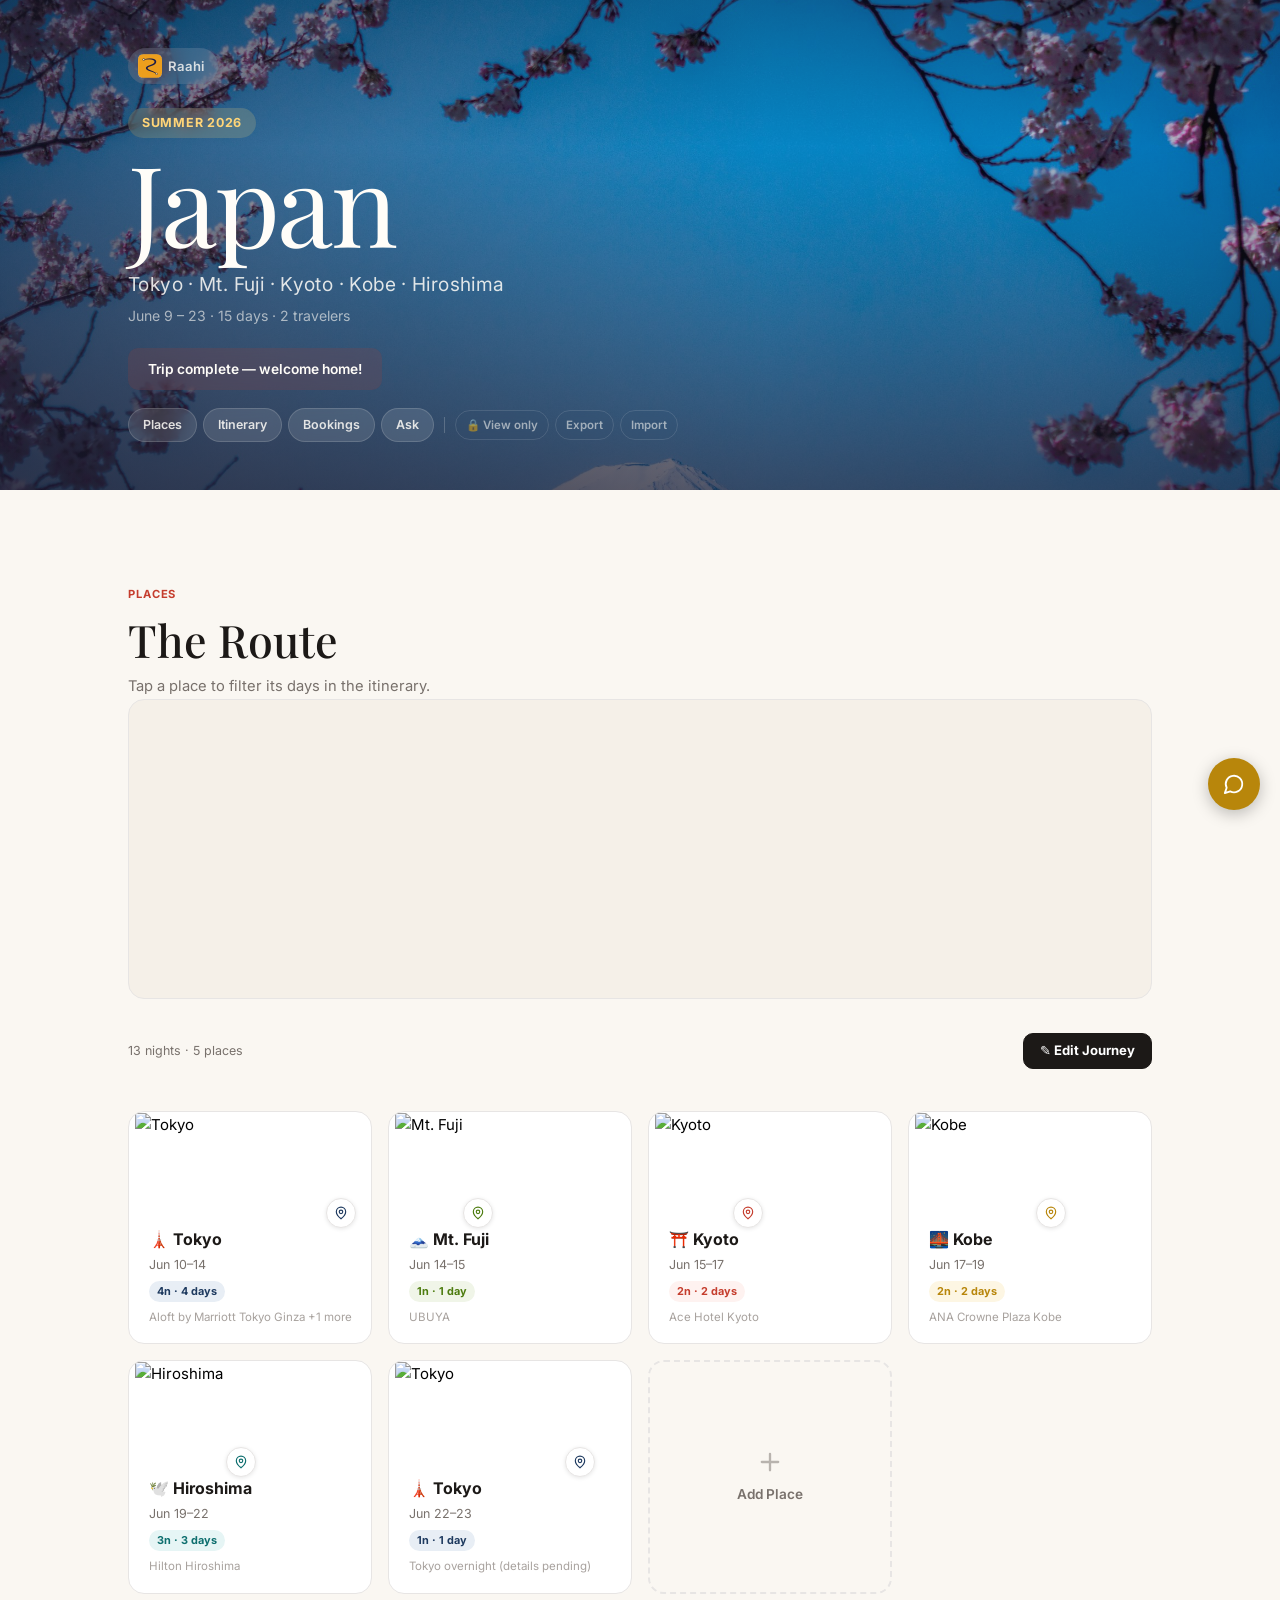
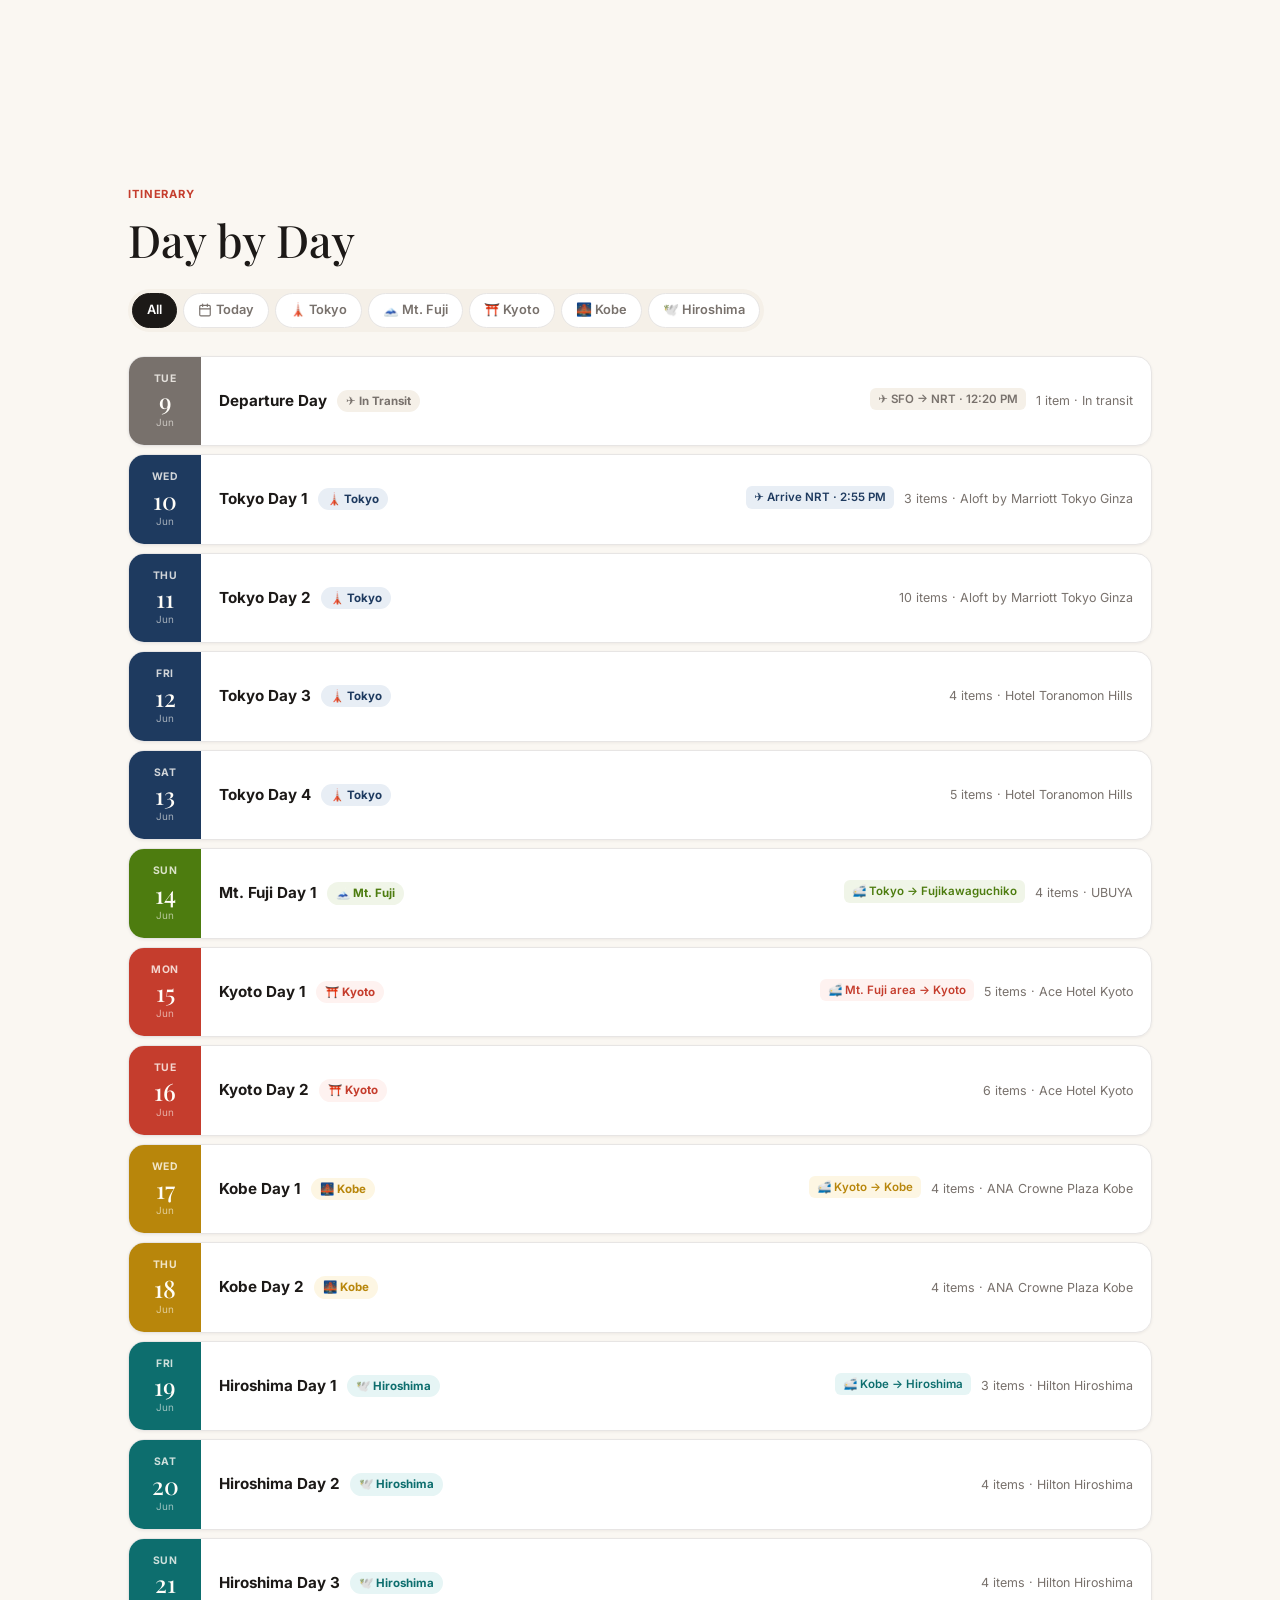
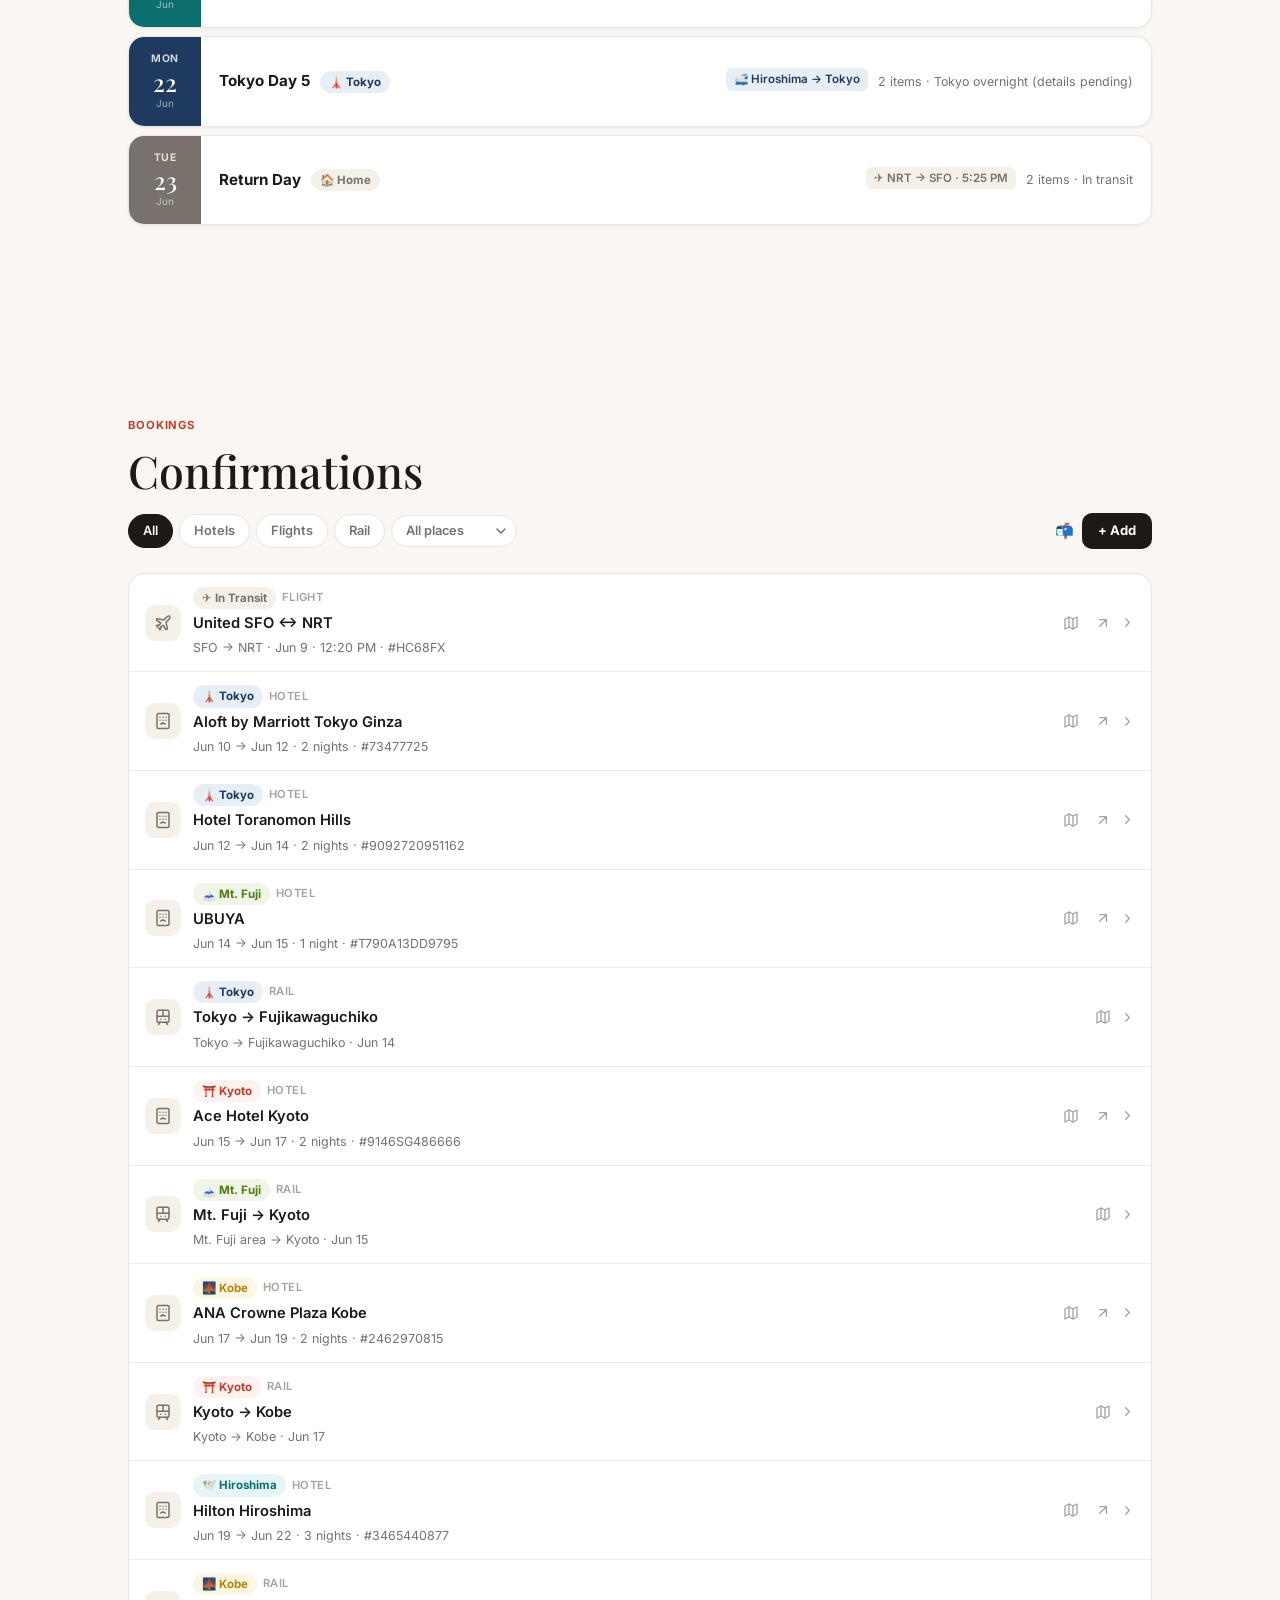
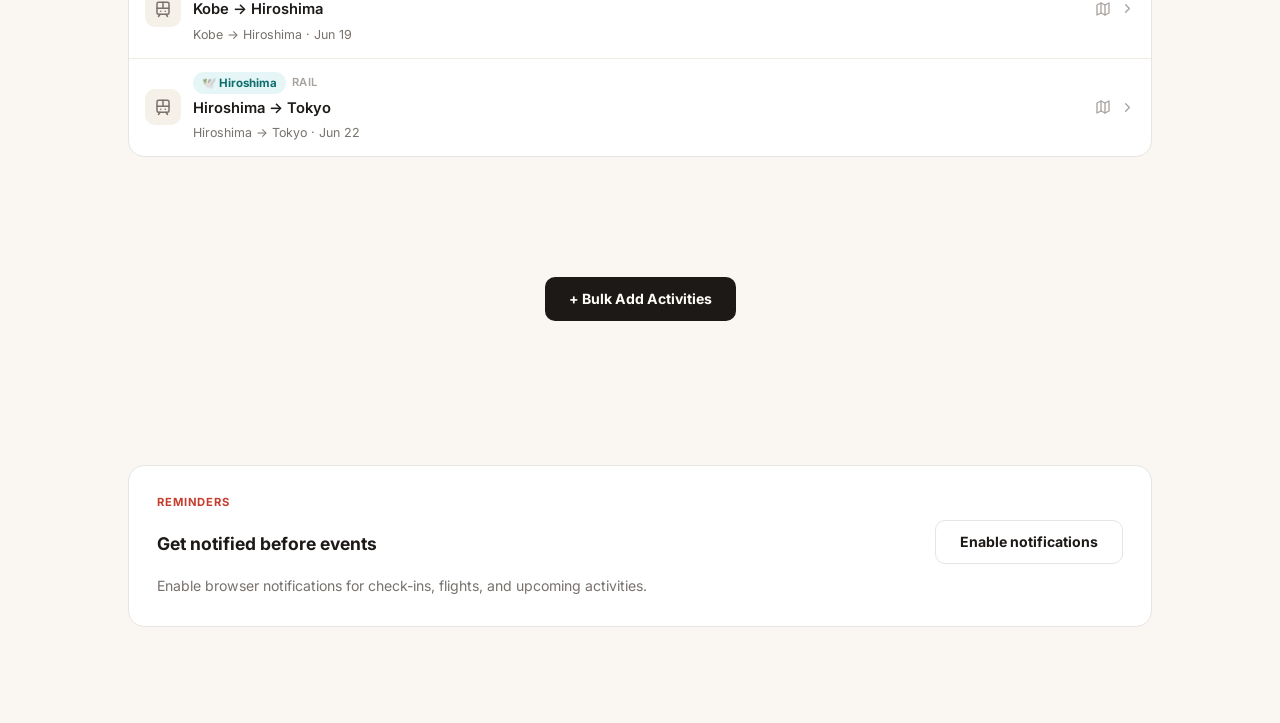
==== commit dc1ba674: "Thematic section renames + Edit Journey + IEP date clarity Section H2s: Places→The Route, Itinerary→" ====
--- a/japan.html
+++ b/japan.html
@@ -14,7 +14,7 @@
   <link rel="preconnect" href="https://fonts.gstatic.com" crossorigin>
   <link href="https://fonts.googleapis.com/css2?family=Playfair+Display:wght@400;500;600&family=Inter:wght@400;500;600;700&display=swap" rel="stylesheet">
   <link rel="stylesheet" href="https://unpkg.com/leaflet@1.9.4/dist/leaflet.css" crossorigin="">
-  <link rel="stylesheet" href="styles.css?v=23">
+  <link rel="stylesheet" href="styles.css?v=27">
   <link rel="stylesheet" href="https://cdn.jsdelivr.net/npm/flatpickr/dist/flatpickr.min.css">
 </head>
 <body class="is-trip">
@@ -30,6 +30,7 @@
         <button class="snav-link ask-trigger" data-section="ask">Ask</button>
       </div>
       <div class="sticky-actions">
+        <button class="btn btn-outline btn-xs edit-mode-btn" title="Toggle edit mode">🔒 View only</button>
         <button class="btn btn-outline btn-xs export-trigger" title="Export trip data">Export</button>
         <label class="btn btn-outline btn-xs import-label" title="Import trip data">
           Import
@@ -60,6 +61,7 @@
           <a href="#bookings" class="hero-pill">Bookings</a>
           <button class="hero-pill ask-trigger">Ask</button>
           <span class="hero-divider"></span>
+          <button class="hero-pill hero-pill-util edit-mode-btn" title="Toggle edit mode">🔒 View only</button>
           <button class="hero-pill hero-pill-util export-trigger" title="Export trip data">Export</button>
           <label class="hero-pill hero-pill-util import-label" title="Import trip data">
             Import
@@ -76,8 +78,8 @@
     <section class="section route-section" id="route">
       <div class="container">
         <div class="section-intro">
-          <span class="label">The Route</span>
-          <h2>Places</h2>
+          <span class="label">Places</span>
+          <h2>The Route</h2>
           <p class="section-desc">Tap a place to filter its days in the itinerary.</p>
         </div>
         <div id="route-map" class="route-map"></div>
@@ -90,8 +92,8 @@
     <section class="section itinerary-section" id="itinerary">
       <div class="container">
         <div class="section-intro">
-          <span class="label">Day by Day</span>
-          <h2>Itinerary</h2>
+          <span class="label">Itinerary</span>
+          <h2>Day by Day</h2>
         </div>
         <div class="filter-bar" id="filter-bar" role="group" aria-label="Filter days"></div>
         <div class="day-list" id="day-list"></div>
@@ -102,8 +104,8 @@
     <section class="section bookings-section" id="bookings">
       <div class="container">
         <div class="section-intro">
-          <span class="label">Confirmations</span>
-          <h2>Bookings</h2>
+          <span class="label">Bookings</span>
+          <h2>Confirmations</h2>
         </div>
         <div class="booking-toolbar" id="booking-toolbar">
           <div class="booking-filters" id="booking-filters" role="group" aria-label="Filter bookings"></div>
@@ -218,12 +220,12 @@
     </div>
   </aside>
 
-  <!-- IEP — Itinerary Edit Panel (slide-in from right) -->
-  <aside class="iep-panel" id="iep-panel" role="dialog" aria-label="Edit itinerary">
+  <!-- IEP — Journey Edit Panel (slide-in from right) -->
+  <aside class="iep-panel" id="iep-panel" role="dialog" aria-label="Edit journey">
     <div class="iep-backdrop" id="iep-backdrop"></div>
     <div class="iep-content">
       <header class="iep-header">
-        <h3 class="iep-title">Edit Itinerary</h3>
+        <h3 class="iep-title">Edit Journey</h3>
         <button class="iep-close" id="iep-close" aria-label="Close">&times;</button>
       </header>
       <div class="iep-dates-strip" id="iep-dates-strip"></div>
@@ -295,8 +297,25 @@
     </div>
   </div>
 
+  <!-- Edit PIN Modal -->
+  <div class="bulk-modal" id="edit-pin-modal">
+    <div class="bulk-content" style="max-width:360px">
+      <div class="bulk-header">
+        <h3>Enter edit PIN</h3>
+      </div>
+      <p style="margin:0 0 1rem;color:var(--ink-muted);font-size:.9rem">Enter your PIN to enable editing on this device. It will be remembered until you sign out.</p>
+      <form class="epm-form">
+        <input type="password" class="epm-input" placeholder="PIN or passphrase" autocomplete="current-password" style="width:100%;padding:.6rem .8rem;border:1.5px solid var(--border);border-radius:var(--radius);background:var(--bg-section);color:var(--ink);font-size:1rem;margin-bottom:1rem">
+        <div class="bulk-actions">
+          <button type="submit" class="btn btn-primary">Unlock editing</button>
+          <button type="button" class="btn btn-outline epm-cancel">Cancel</button>
+        </div>
+      </form>
+    </div>
+  </div>
+
 <script src="https://unpkg.com/leaflet@1.9.4/dist/leaflet.js" crossorigin=""></script>
   <script src="https://cdn.jsdelivr.net/npm/flatpickr"></script>
-  <script src="app.js?v=23"></script>
+  <script src="app.js?v=27"></script>
 </body>
 </html>
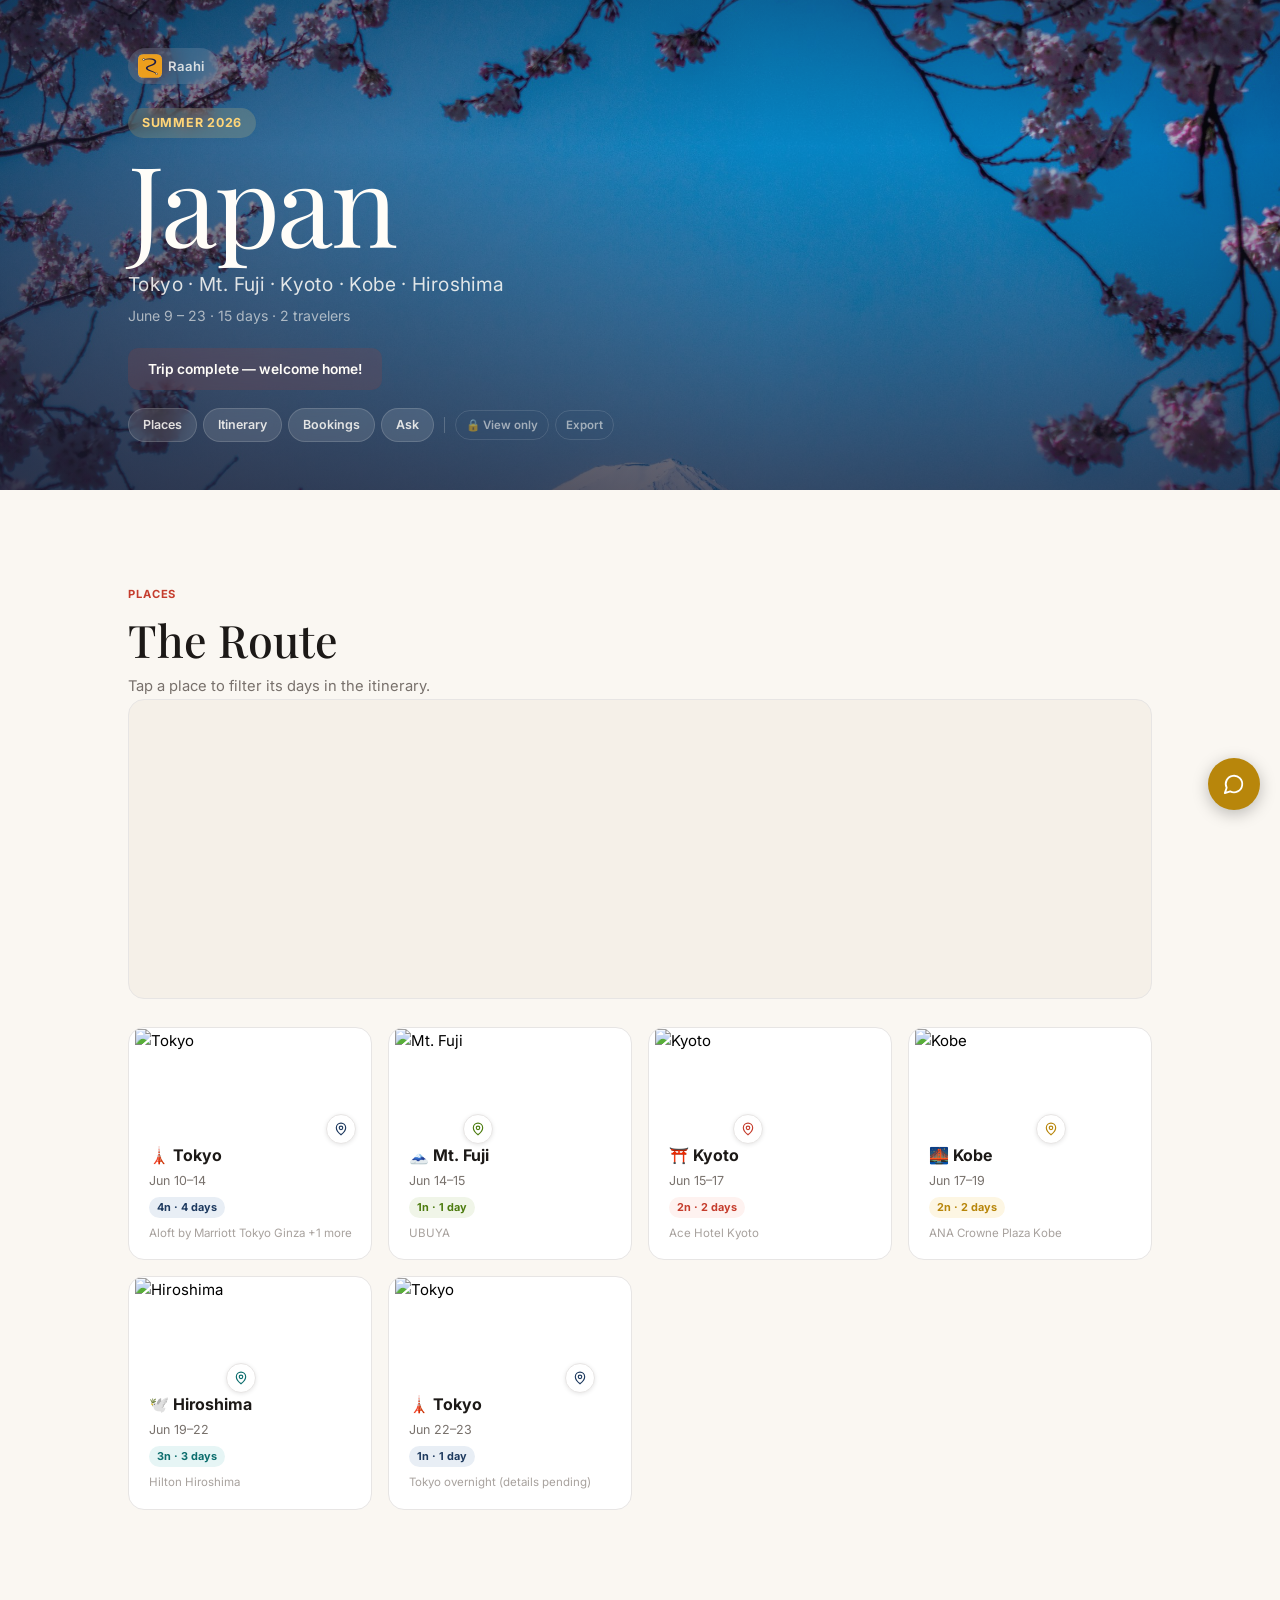
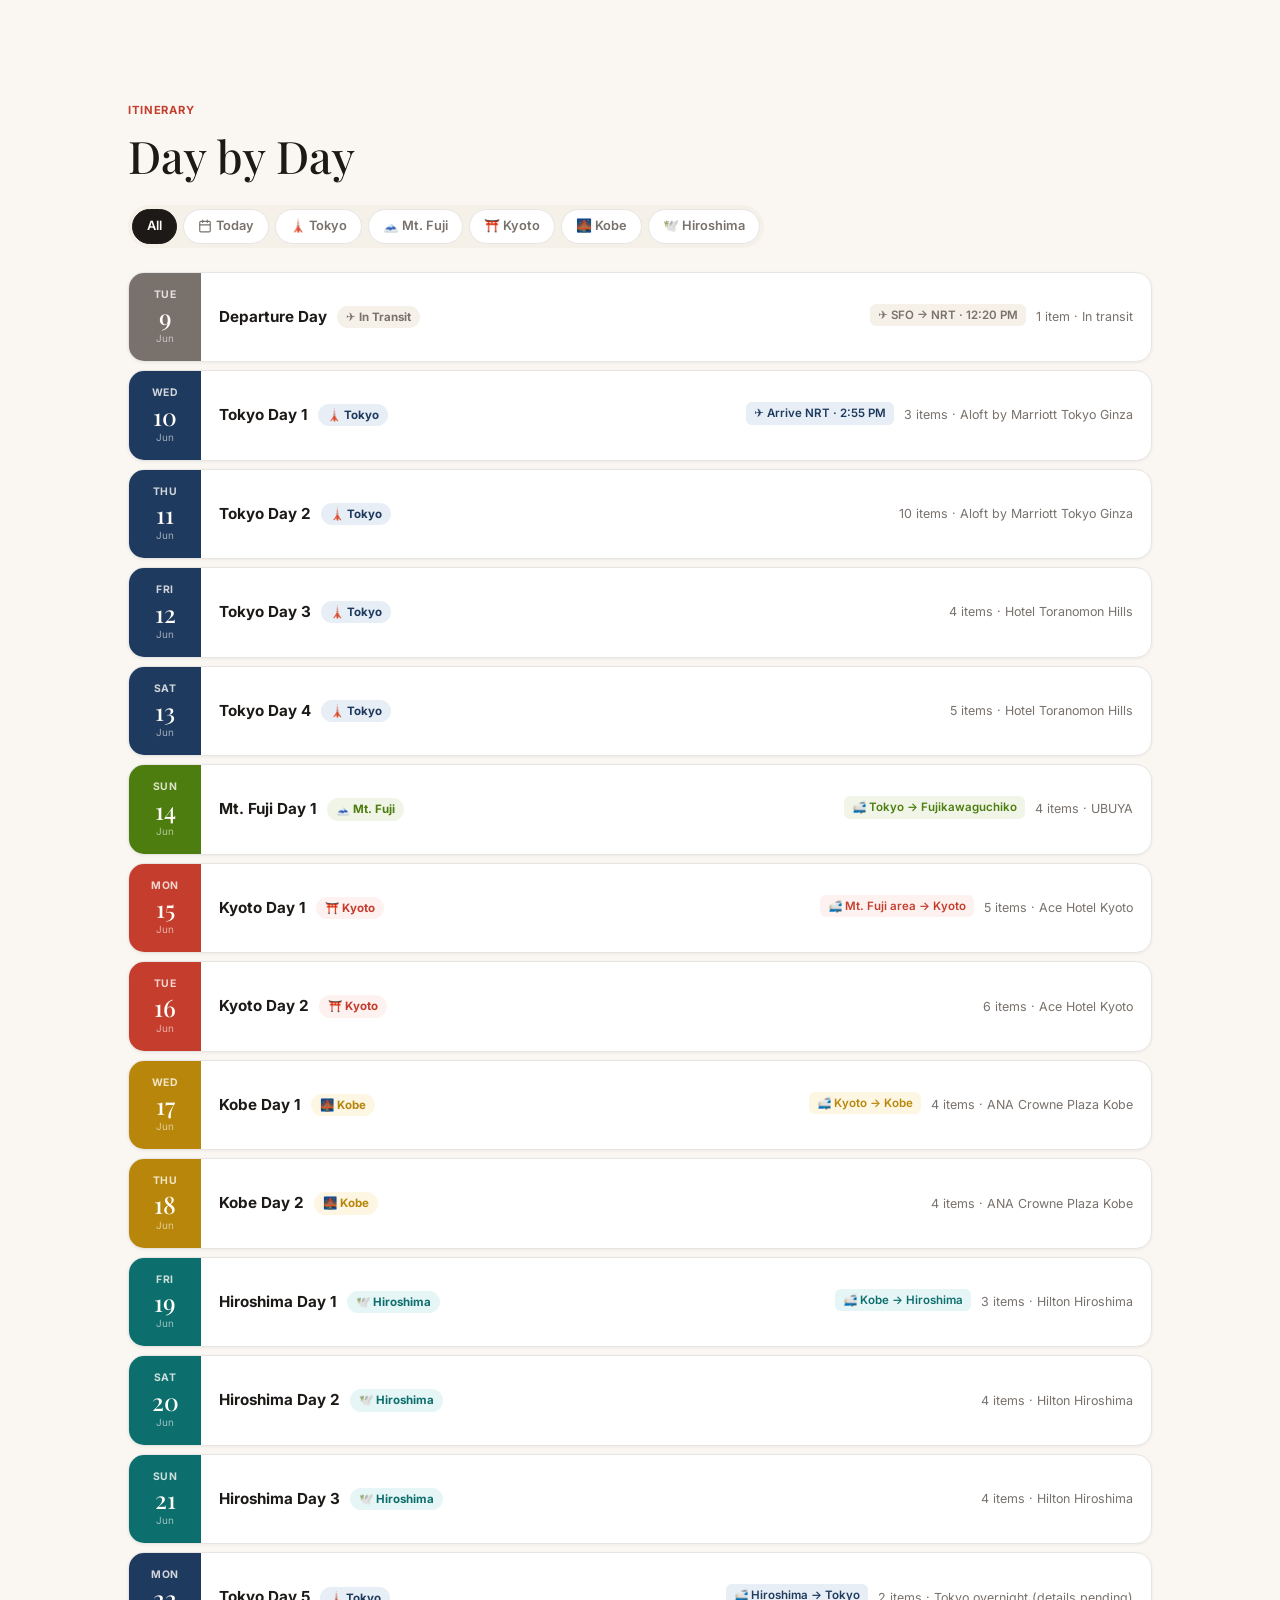
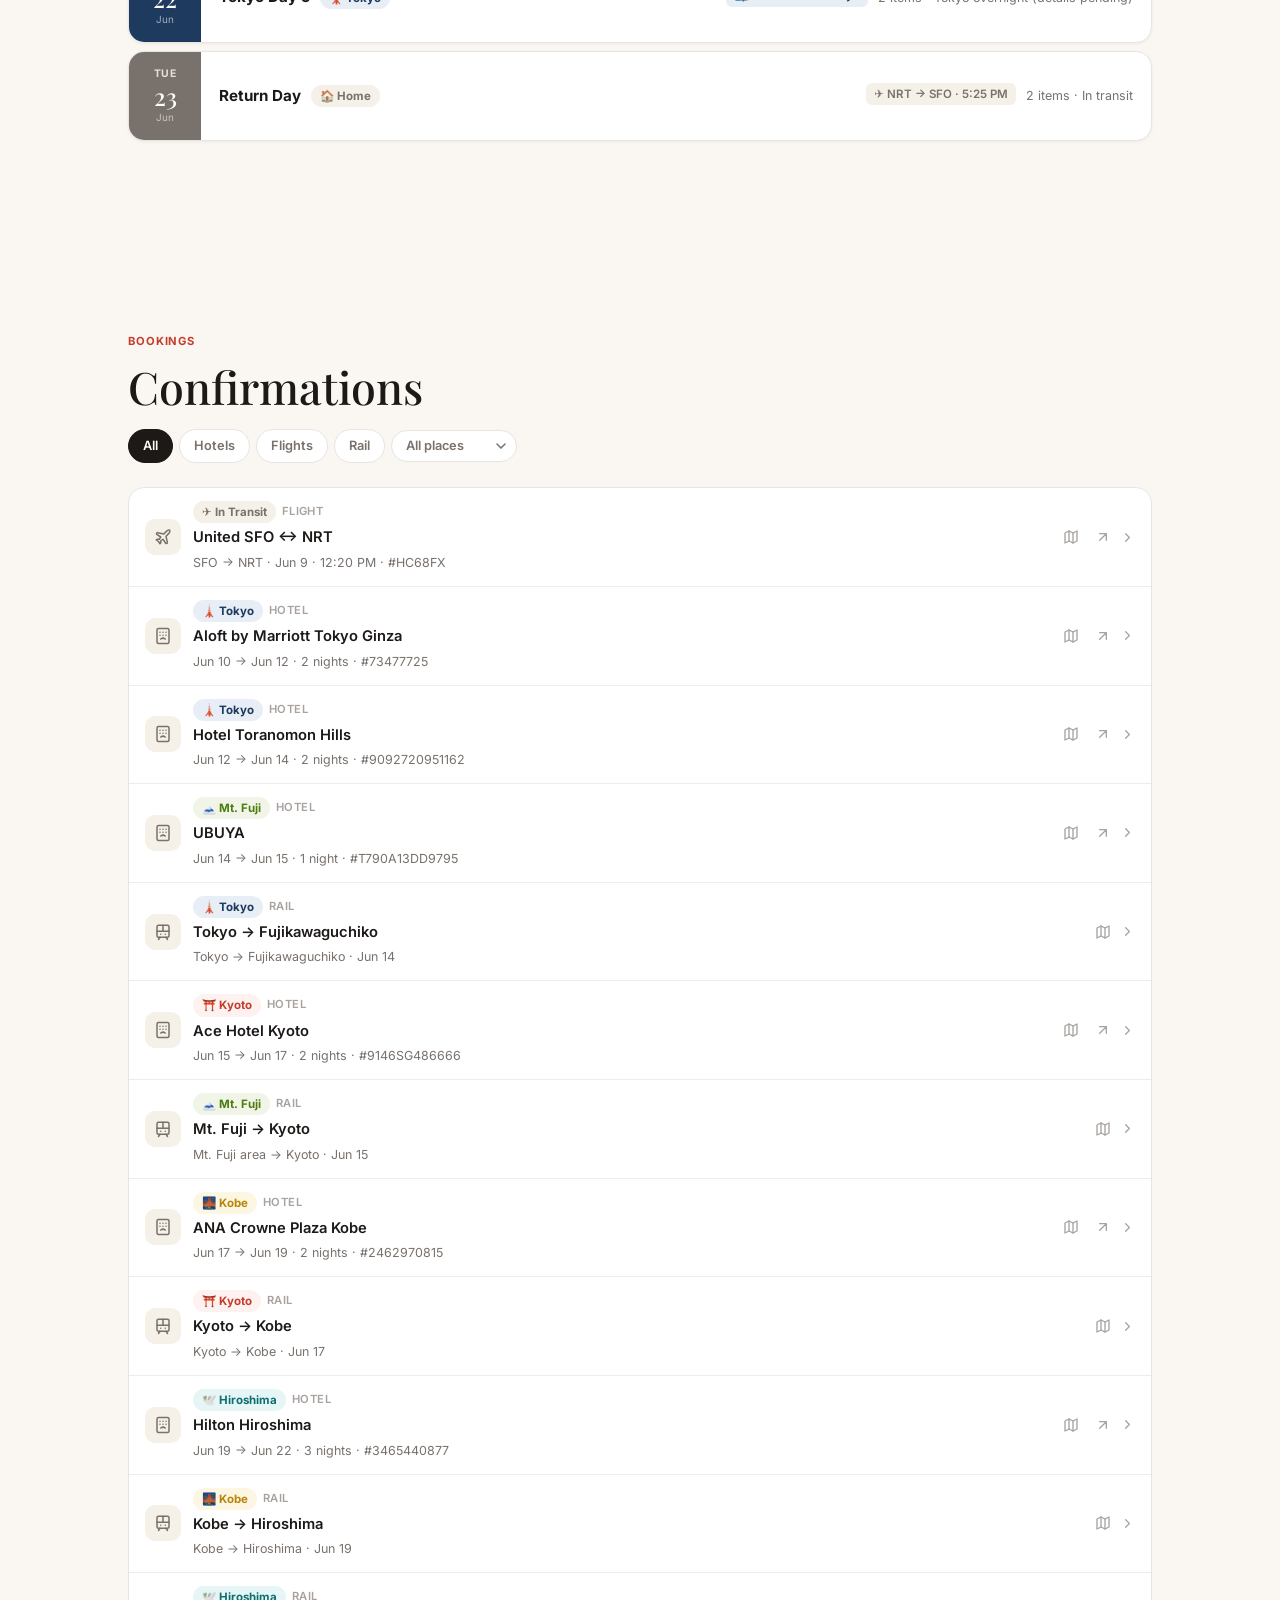
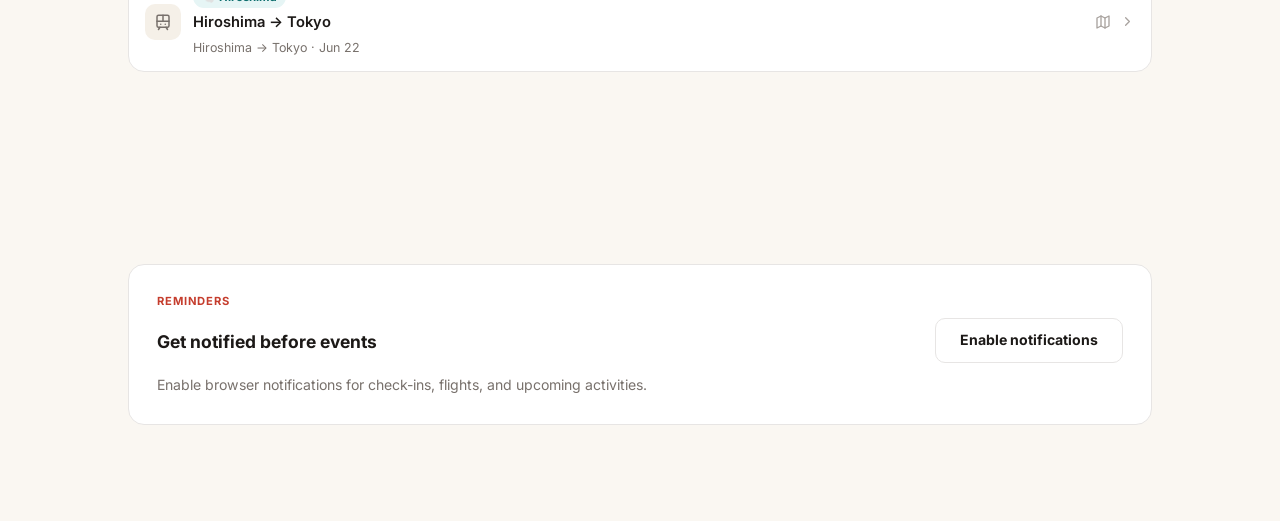
==== commit 5a87db41: "Hide Add Place tile and IEP add button in view-only mode Co-Authored-By: Claude Sonnet 4.6 <noreply@" ====
--- a/japan.html
+++ b/japan.html
@@ -14,7 +14,7 @@
   <link rel="preconnect" href="https://fonts.gstatic.com" crossorigin>
   <link href="https://fonts.googleapis.com/css2?family=Playfair+Display:wght@400;500;600&family=Inter:wght@400;500;600;700&display=swap" rel="stylesheet">
   <link rel="stylesheet" href="https://unpkg.com/leaflet@1.9.4/dist/leaflet.css" crossorigin="">
-  <link rel="stylesheet" href="styles.css?v=27">
+  <link rel="stylesheet" href="styles.css?v=29">
   <link rel="stylesheet" href="https://cdn.jsdelivr.net/npm/flatpickr/dist/flatpickr.min.css">
 </head>
 <body class="is-trip">
@@ -316,6 +316,6 @@
 
 <script src="https://unpkg.com/leaflet@1.9.4/dist/leaflet.js" crossorigin=""></script>
   <script src="https://cdn.jsdelivr.net/npm/flatpickr"></script>
-  <script src="app.js?v=27"></script>
+  <script src="app.js?v=29"></script>
 </body>
 </html>
--- a/styles.css
+++ b/styles.css
@@ -4681,3 +4681,58 @@
 .city-card-remove-pending .city-card-img img {
   opacity: 0.45;
 }
+
+/* ===================================================================
+   EDIT / VIEW-ONLY MODE
+   =================================================================== */
+
+/* Hide all edit controls when in view-only mode */
+body.is-readonly .places-edit-strip,
+body.is-readonly .bulk-trigger,
+body.is-readonly .import-label,
+body.is-readonly #booking-add-top,
+body.is-readonly .booking-toolbar-actions,
+body.is-readonly .city-card-add,
+body.is-readonly .iep-add-place { display: none !important; }
+
+/* Disable booking row hover/click affordance in view-only mode */
+body.is-readonly .bm-row {
+  cursor: default;
+  pointer-events: none;
+}
+body.is-readonly .bm-row:hover {
+  background: inherit;
+  box-shadow: none;
+}
+
+/* Edit-mode toggle button */
+.edit-mode-btn.is-active {
+  border-color: var(--gold);
+  color: var(--gold);
+}
+
+/* Subtle "view only" banner at page top when not in edit mode */
+body.is-readonly .is-trip .sticky-nav::after {
+  display: none; /* placeholder for future banner if needed */
+}
+
+/* Day panel — hide all edit controls in view-only mode */
+body.is-readonly .panel-add-btn { display: none !important; }
+body.is-readonly .pi-detail     { display: none !important; }
+body.is-readonly .panel-item    { cursor: default; }
+
+/* Prevent panel items from looking clickable / interactive */
+body.is-readonly .panel-item .pi-main {
+  cursor: default;
+  pointer-events: none;
+}
+/* Re-allow map / external link buttons inside items */
+body.is-readonly .panel-item .pi-map,
+body.is-readonly .panel-item .pi-ext-link {
+  pointer-events: auto;
+  cursor: pointer;
+}
+
+/* Booking panel — fully blocked via pointer-events on card, but also
+   hide the edit form body if someone manages to open it */
+body.is-readonly .booking-panel-body { pointer-events: none; }
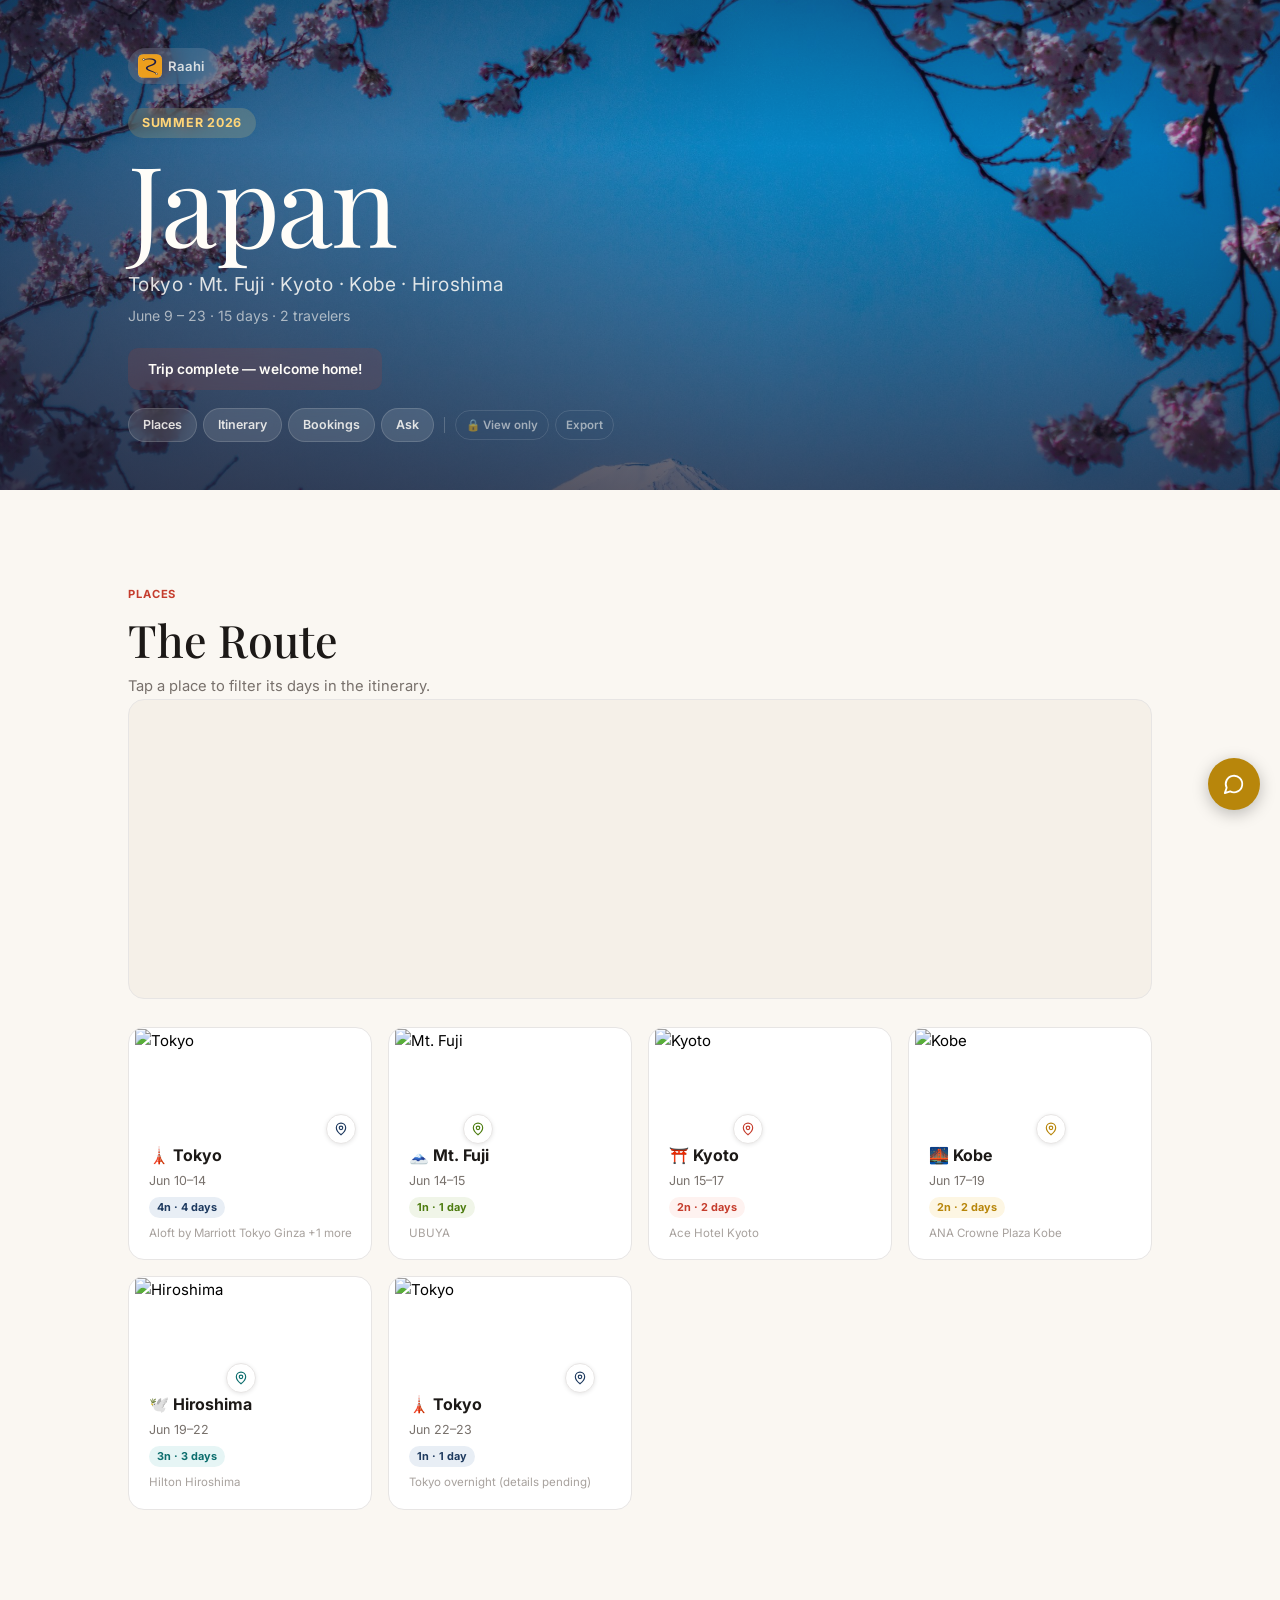
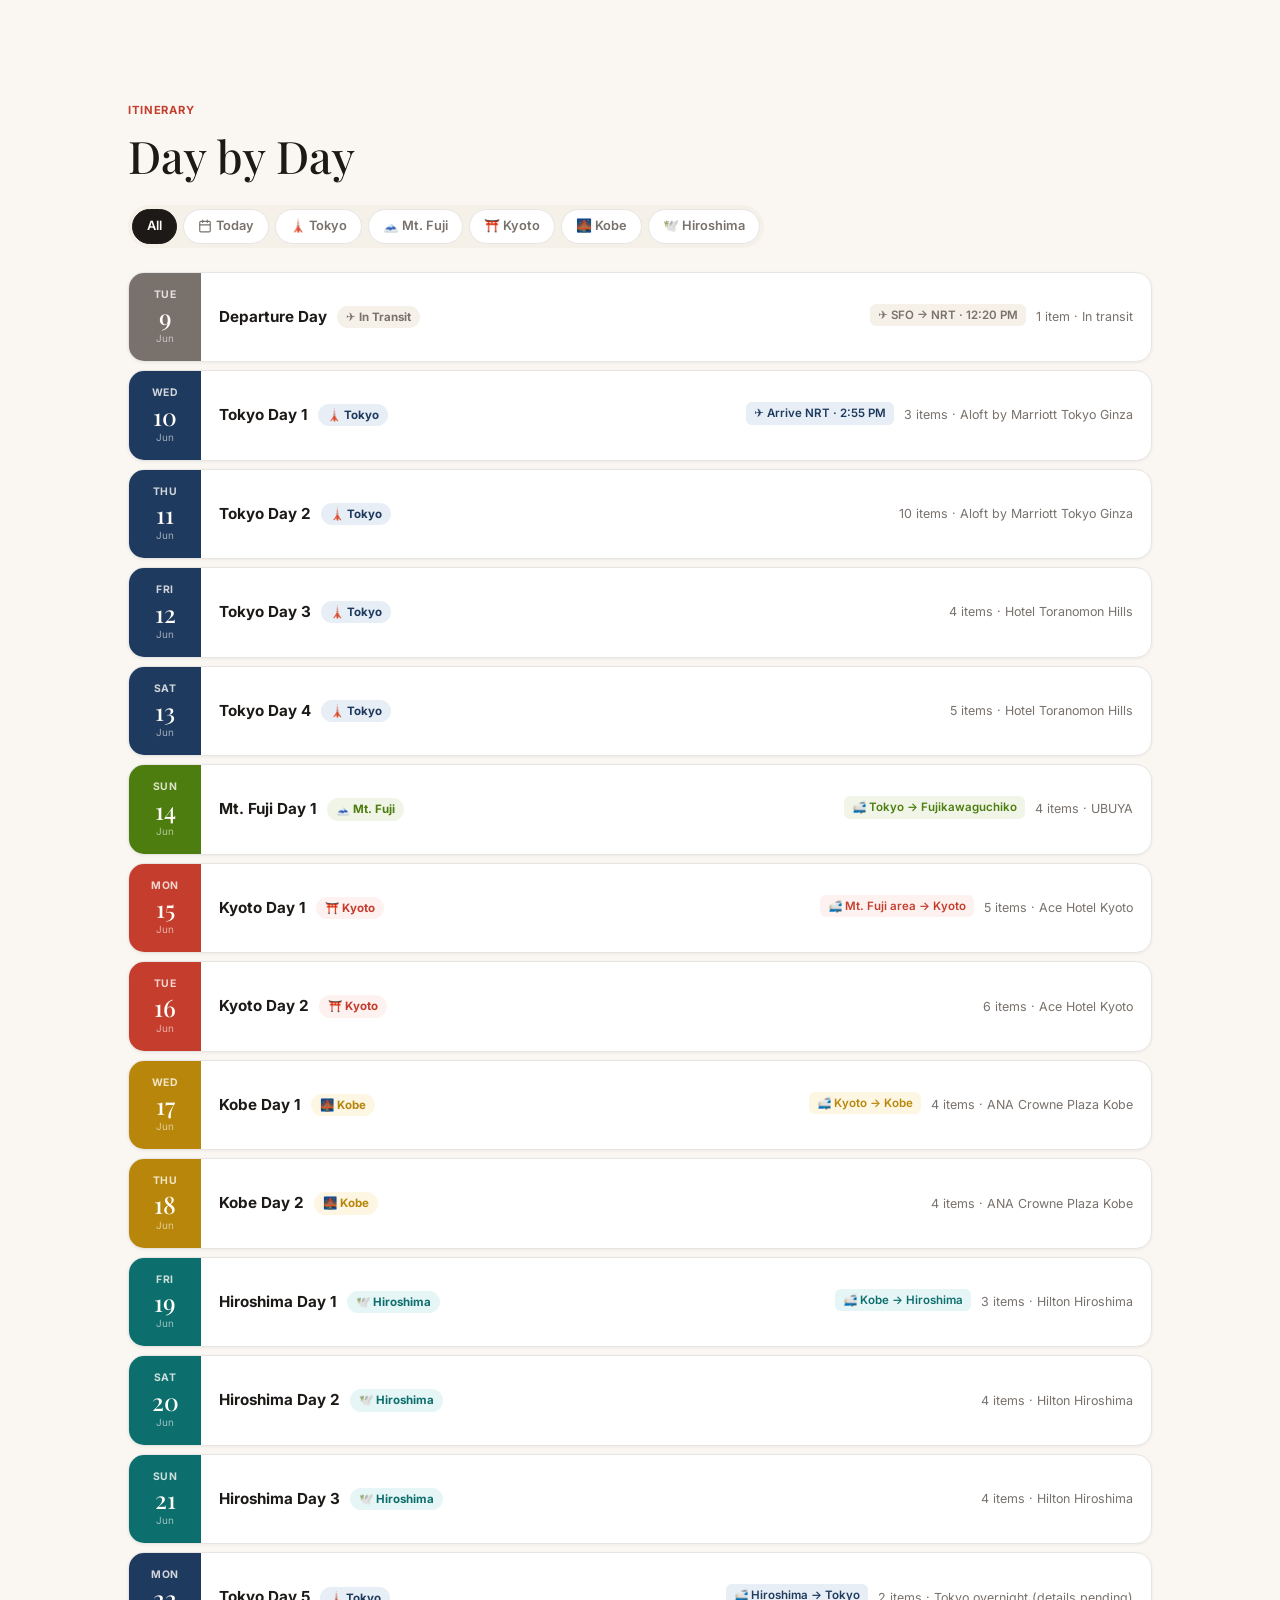
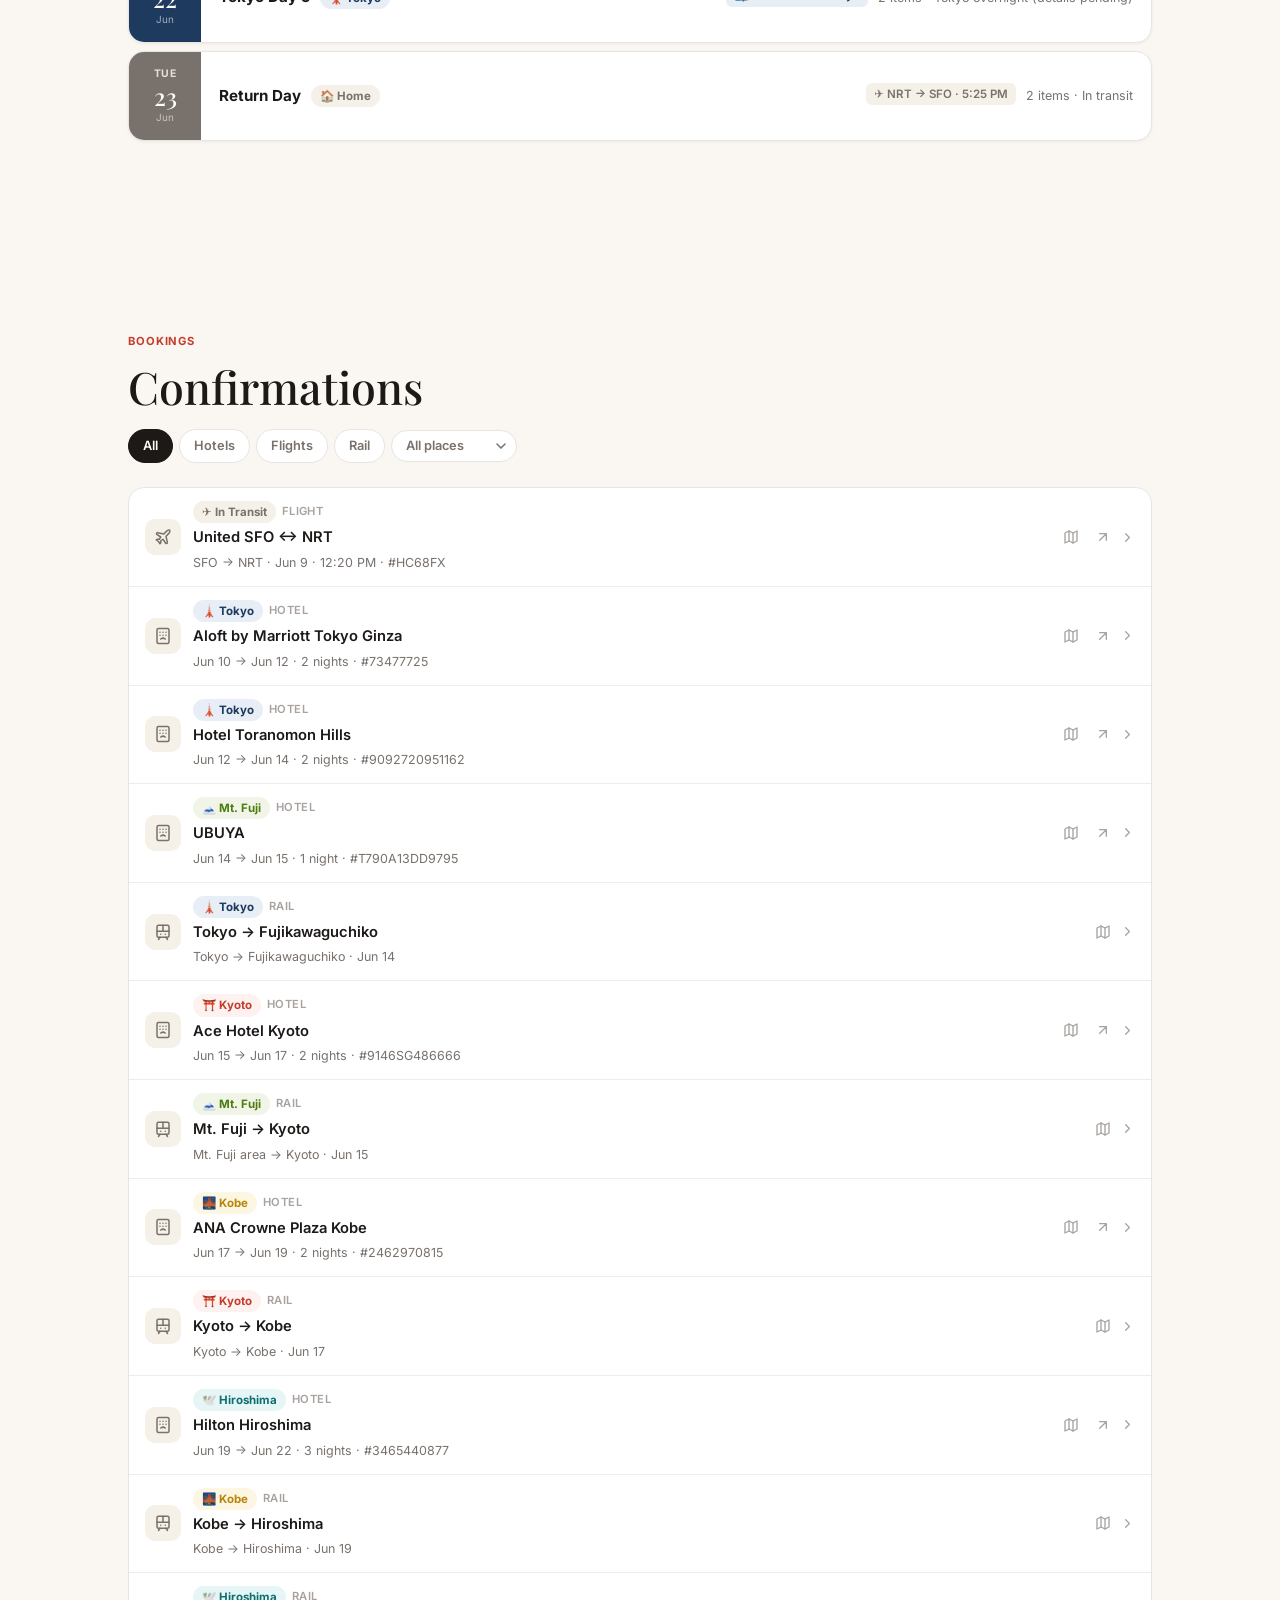
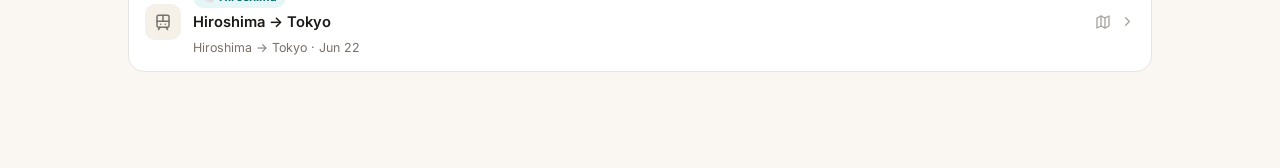
==== commit 92e031ca: "Move notify button into bookings toolbar The standalone section at the bottom of the page was easy t" ====
--- a/japan.html
+++ b/japan.html
@@ -14,7 +14,7 @@
   <link rel="preconnect" href="https://fonts.gstatic.com" crossorigin>
   <link href="https://fonts.googleapis.com/css2?family=Playfair+Display:wght@400;500;600&family=Inter:wght@400;500;600;700&display=swap" rel="stylesheet">
   <link rel="stylesheet" href="https://unpkg.com/leaflet@1.9.4/dist/leaflet.css" crossorigin="">
-  <link rel="stylesheet" href="styles.css?v=29">
+  <link rel="stylesheet" href="styles.css?v=32">
   <link rel="stylesheet" href="https://cdn.jsdelivr.net/npm/flatpickr/dist/flatpickr.min.css">
 </head>
 <body class="is-trip">
@@ -113,6 +113,8 @@
             <span class="inbox-toolbar-label">
               📬 <span id="inbox-badge" class="inbox-nav-badge" style="display:none">0</span>
             </span>
+            <button id="notify-btn" class="btn btn-outline btn-sm notify-toolbar-btn" title="Get notified when a booking arrives">🔔 Notify me</button>
+            <span id="notify-status" class="notify-status"></span>
             <button class="btn btn-primary btn-sm booking-add-top-btn" id="booking-add-top">+ Add</button>
           </div>
         </div>
@@ -157,23 +159,6 @@
         </button>
       </form>
     </aside>
-
-    <!-- Notifications -->
-    <section class="section notify-section">
-      <div class="container">
-        <div class="notify-card">
-          <div>
-            <span class="label">Reminders</span>
-            <h3>Get notified before events</h3>
-            <p>Enable browser notifications for check-ins, flights, and upcoming activities.</p>
-          </div>
-          <div class="notify-actions">
-            <button id="notify-btn" class="btn btn-outline">Enable notifications</button>
-            <span class="notify-status" id="notify-status"></span>
-          </div>
-        </div>
-      </div>
-    </section>
 
   </main>
 
@@ -316,6 +301,6 @@
 
 <script src="https://unpkg.com/leaflet@1.9.4/dist/leaflet.js" crossorigin=""></script>
   <script src="https://cdn.jsdelivr.net/npm/flatpickr"></script>
-  <script src="app.js?v=29"></script>
+  <script src="app.js?v=32"></script>
 </body>
 </html>
--- a/styles.css
+++ b/styles.css
@@ -2327,6 +2327,10 @@
   font-size: 0.78rem;
   color: var(--ink-muted);
 }
+
+/* Inline notify button in booking toolbar */
+.notify-toolbar-btn { opacity: 0.75; }
+.notify-toolbar-btn:disabled { display: none; } /* hide once enabled */
 
 /* ===== MOBILE NAV ===== */
 .mobile-nav {
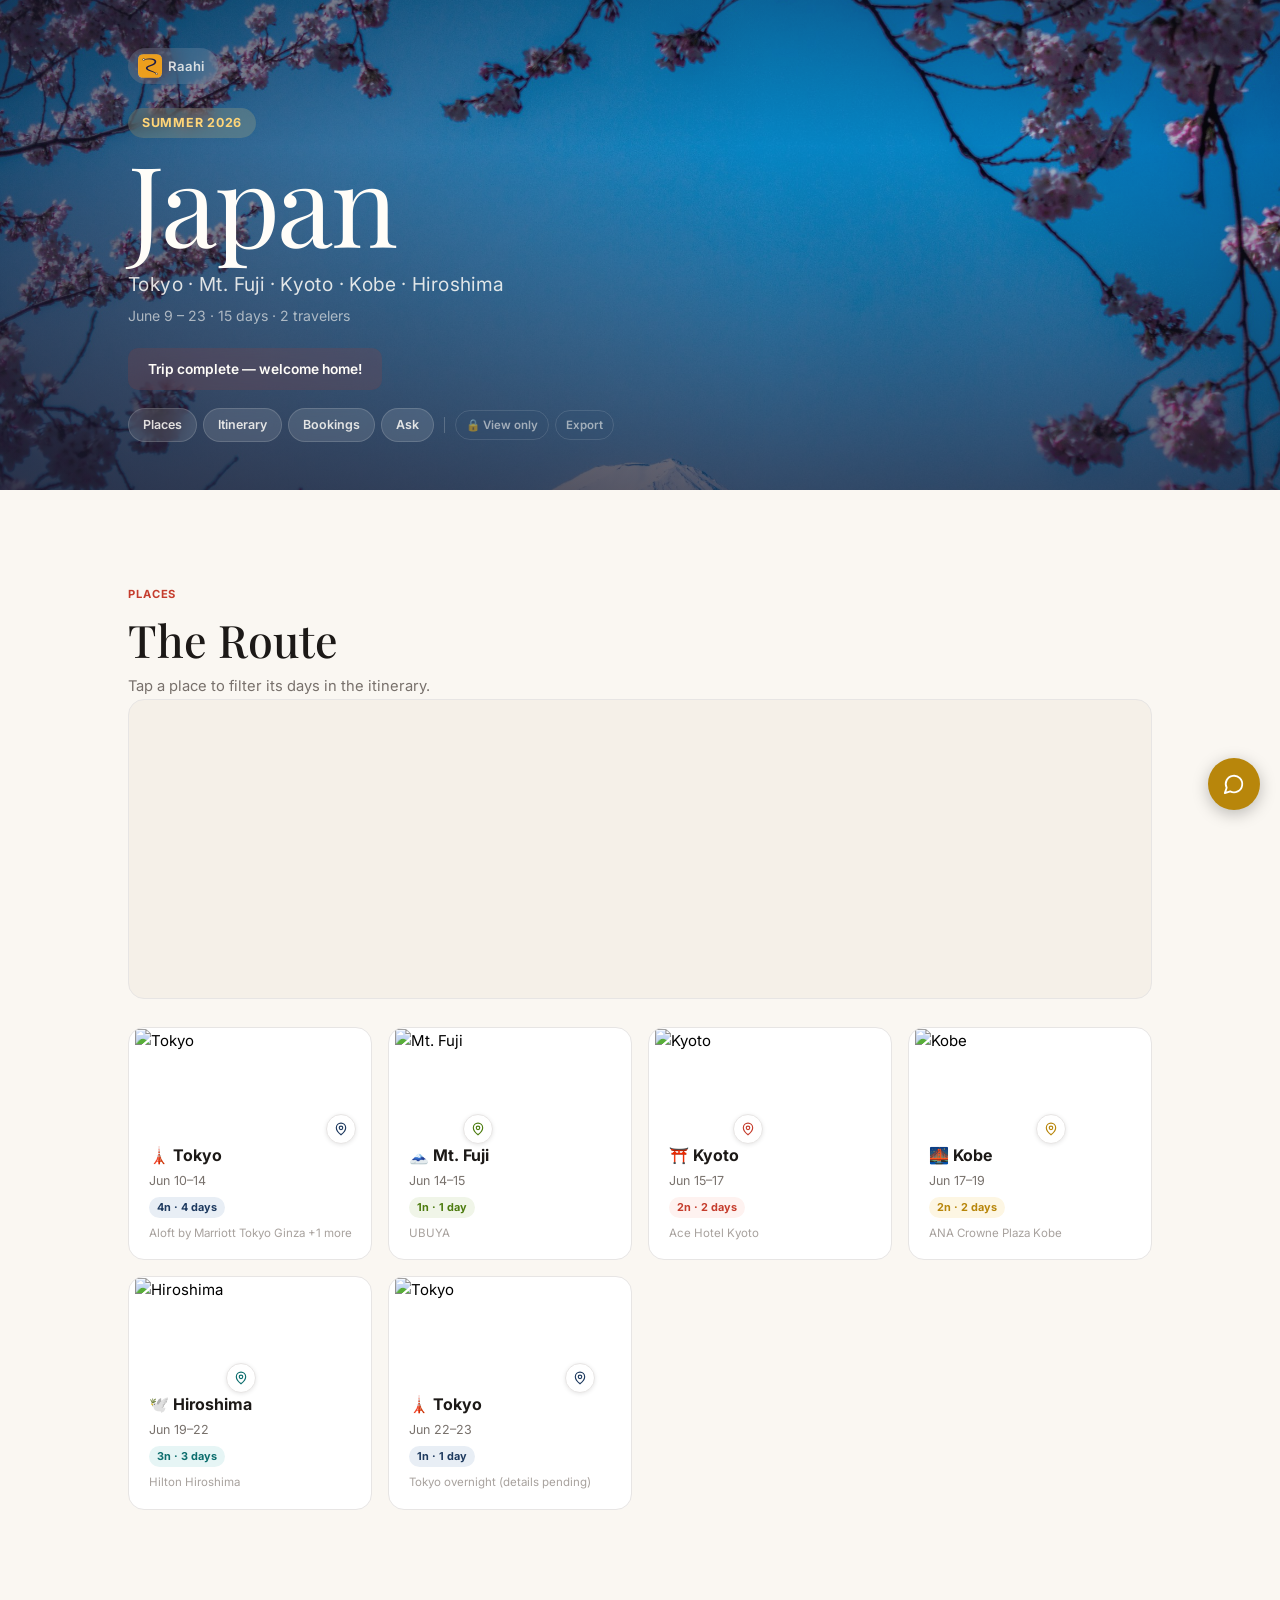
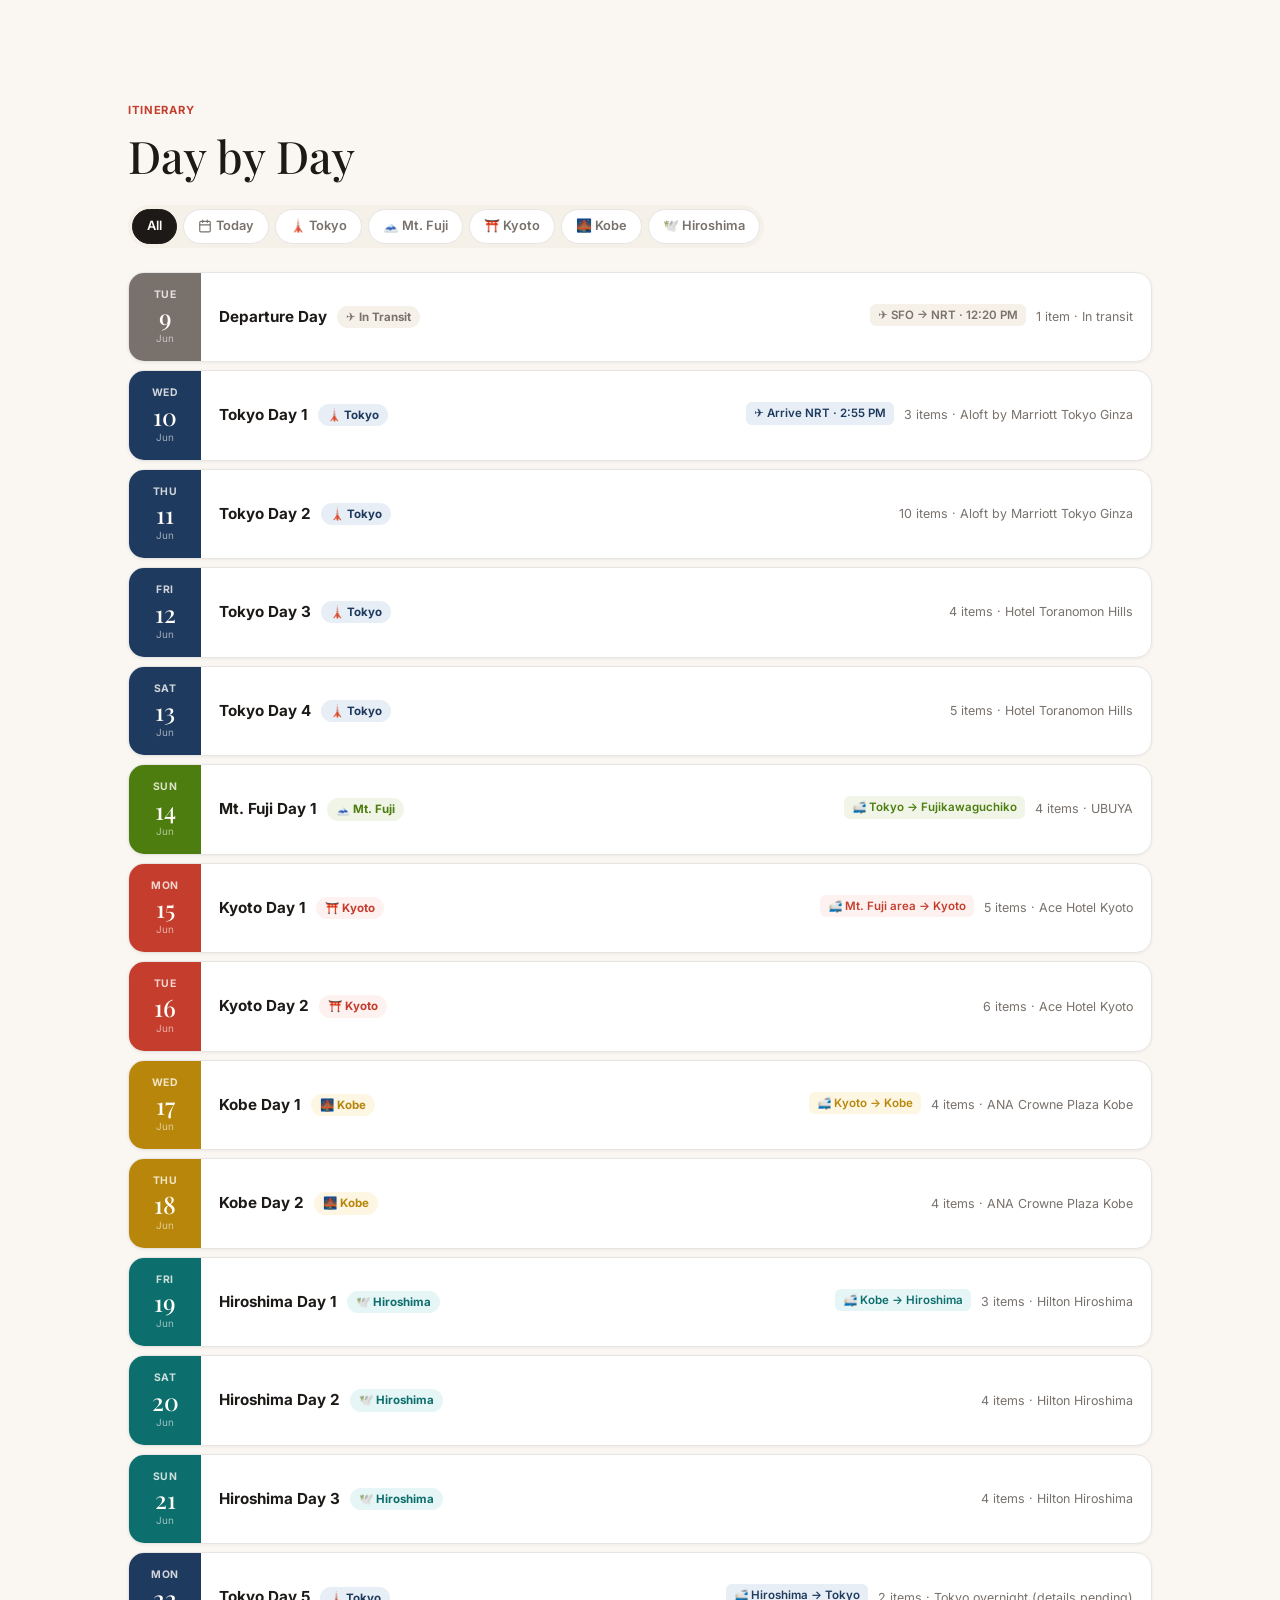
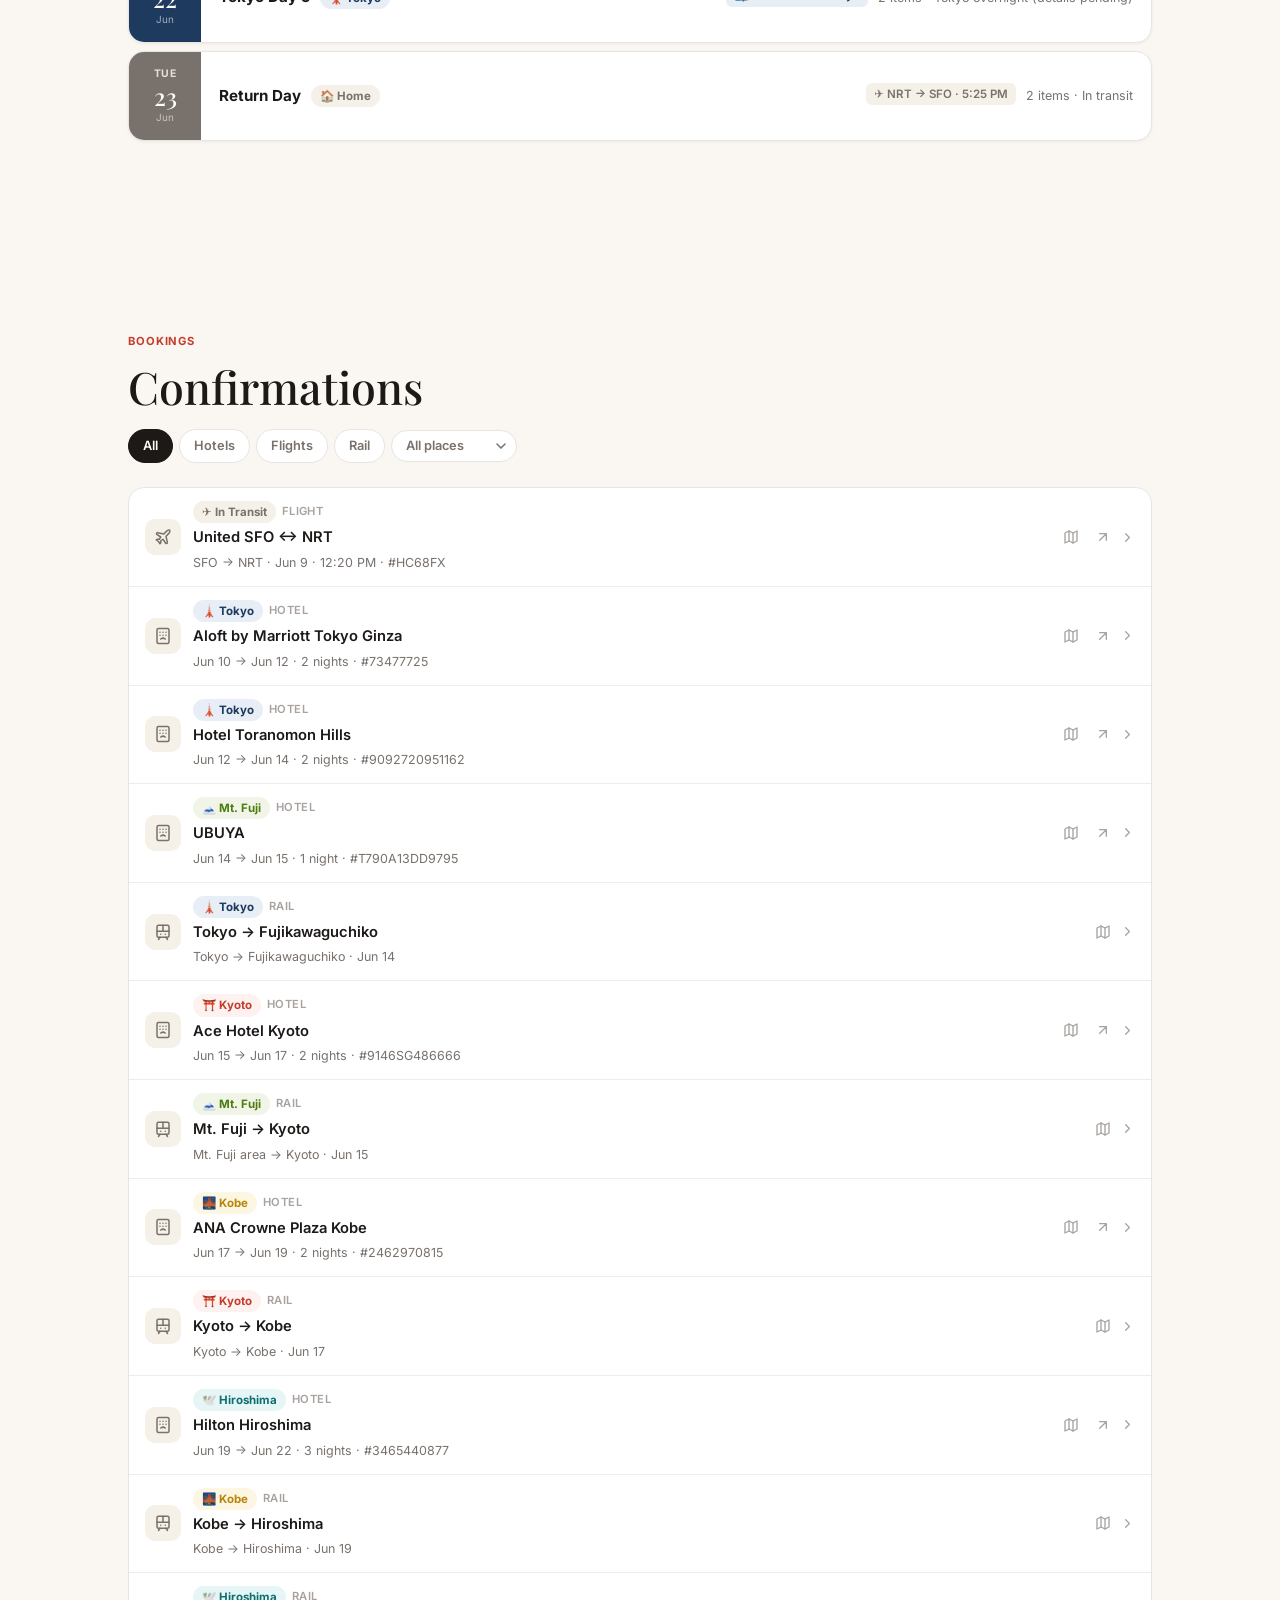
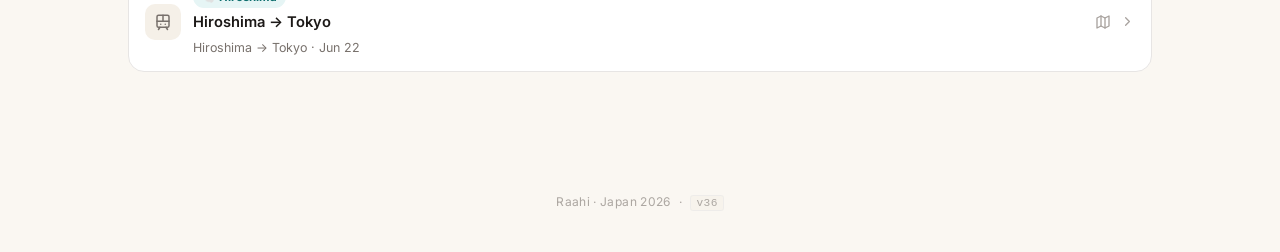
==== commit b4952820: "Add visible version number (v36) to page footer - Define APP_VERSION = 'v36' constant in app.js (sin" ====
--- a/japan.html
+++ b/japan.html
@@ -14,7 +14,7 @@
   <link rel="preconnect" href="https://fonts.gstatic.com" crossorigin>
   <link href="https://fonts.googleapis.com/css2?family=Playfair+Display:wght@400;500;600&family=Inter:wght@400;500;600;700&display=swap" rel="stylesheet">
   <link rel="stylesheet" href="https://unpkg.com/leaflet@1.9.4/dist/leaflet.css" crossorigin="">
-  <link rel="stylesheet" href="styles.css?v=32">
+  <link rel="stylesheet" href="styles.css?v=35">
   <link rel="stylesheet" href="https://cdn.jsdelivr.net/npm/flatpickr/dist/flatpickr.min.css">
 </head>
 <body class="is-trip">
@@ -160,6 +160,12 @@
       </form>
     </aside>
 
+  <footer class="site-footer">
+      <span>Raahi · Japan 2026</span>
+      <span class="site-footer-sep">·</span>
+      <span id="app-version" class="site-footer-version"></span>
+    </footer>
+
   </main>
 
   <!-- Mobile Nav -->
@@ -219,45 +225,50 @@
     </div>
   </aside>
 
-  <!-- Add Place Modal -->
+  <!-- Add Place Modal (search-based) -->
   <div class="bulk-modal" id="add-place-modal">
-    <div class="bulk-content" style="max-width:420px">
-      <div class="bulk-header">
+    <div class="apm-card">
+      <header class="apm-header">
         <h3>Add a Place</h3>
-        <button class="bulk-close-btn apm-close">&times;</button>
-      </div>
-      <form>
-        <div class="apm-field">
-          <label>Place name</label>
-          <input type="text" name="name" class="apm-name" placeholder="e.g. Osaka, Nara Park..." required>
-        </div>
-        <div class="apm-row">
-          <div class="apm-field">
-            <label>Dates</label>
-            <input type="text" class="apm-date-range" placeholder="Start → End" autocomplete="off" readonly>
-            <input type="hidden" name="startDate" class="apm-start">
-            <input type="hidden" name="endDate" class="apm-end">
+        <button class="apm-close-btn" id="apm-close-btn" aria-label="Close">&times;</button>
+      </header>
+
+      <!-- Step 1: Search -->
+      <div class="apm-step" id="apm-step-search">
+        <div class="apm-search-wrap">
+          <input type="text" id="apm-search-input" class="apm-search-input"
+                 placeholder="Search for a place, e.g. Miyajima…" autocomplete="off">
+        </div>
+        <ul id="apm-results" class="apm-results" role="listbox"></ul>
+        <p class="apm-hint">Powered by OpenStreetMap — type at least 2 characters</p>
+      </div>
+
+      <!-- Step 2: Confirm -->
+      <div class="apm-step" id="apm-step-confirm" style="display:none">
+        <div class="apm-preview-row">
+          <div class="apm-emoji-wrap">
+            <button class="apm-emoji-btn" id="apm-emoji-btn" title="Change icon"></button>
+            <div class="apm-emoji-picker" id="apm-emoji-picker" style="display:none"></div>
           </div>
-          <div class="apm-field" style="max-width:70px">
-            <label>Nights</label>
-            <input type="number" name="nights" class="apm-nights" value="1" min="0" max="30" readonly style="background:var(--bg-section);color:var(--ink-muted)">
+          <div class="apm-preview-info">
+            <strong id="apm-preview-name"></strong>
+            <span id="apm-preview-region"></span>
           </div>
-        </div>
-        <div class="apm-row">
-          <div class="apm-field">
-            <label>Latitude</label>
-            <input type="text" name="lat" placeholder="34.6937">
+          <img id="apm-preview-img" class="apm-preview-img" src="" alt="" style="display:none">
+        </div>
+        <div class="apm-nights-field">
+          <label>Nights</label>
+          <div class="apm-stepper">
+            <button class="iep-btn iep-minus" id="apm-nights-minus">−</button>
+            <span class="apm-nights-val" id="apm-nights-val">1</span>
+            <button class="iep-btn iep-plus" id="apm-nights-plus">+</button>
           </div>
-          <div class="apm-field">
-            <label>Longitude</label>
-            <input type="text" name="lng" placeholder="135.5023">
-          </div>
-        </div>
-        <div class="bulk-actions">
-          <button type="submit" class="btn btn-primary">Add Place</button>
-          <button type="button" class="btn btn-outline apm-close">Cancel</button>
-        </div>
-      </form>
+        </div>
+        <div class="apm-confirm-actions">
+          <button class="btn btn-primary" id="apm-confirm-btn">Add to Journey</button>
+          <button class="btn btn-outline" id="apm-back-btn">← Search again</button>
+        </div>
+      </div>
     </div>
   </div>
 
@@ -301,6 +312,6 @@
 
 <script src="https://unpkg.com/leaflet@1.9.4/dist/leaflet.js" crossorigin=""></script>
   <script src="https://cdn.jsdelivr.net/npm/flatpickr"></script>
-  <script src="app.js?v=32"></script>
+  <script src="app.js?v=36"></script>
 </body>
 </html>
--- a/styles.css
+++ b/styles.css
@@ -2328,6 +2328,98 @@
   color: var(--ink-muted);
 }
 
+/* ─── Add Place Modal ──────────────────────────────────────── */
+.apm-card {
+  width: min(440px, 92vw);
+  background: var(--bg-card);
+  border-radius: var(--radius-lg);
+  overflow: hidden;
+  box-shadow: 0 24px 64px rgba(0,0,0,.35);
+}
+.apm-header {
+  display: flex;
+  align-items: center;
+  justify-content: space-between;
+  padding: 16px 20px;
+  border-bottom: 1px solid var(--border);
+}
+.apm-header h3 { margin: 0; font-size: 1rem; font-weight: 600; }
+.apm-close-btn {
+  background: none; border: none; font-size: 1.4rem;
+  cursor: pointer; color: var(--ink-muted); line-height: 1; padding: 2px 6px;
+}
+.apm-step { padding: 16px 20px 20px; }
+.apm-search-wrap { margin-bottom: 8px; }
+.apm-search-input {
+  width: 100%; padding: 10px 14px;
+  border: 1.5px solid var(--border); border-radius: var(--radius);
+  font-size: 0.95rem; background: var(--bg-section); color: var(--ink);
+  outline: none; box-sizing: border-box;
+}
+.apm-search-input:focus { border-color: var(--accent); }
+.apm-results {
+  list-style: none; margin: 0; padding: 0;
+  max-height: 260px; overflow-y: auto;
+  border: 1px solid var(--border); border-radius: var(--radius);
+  background: var(--bg-card);
+}
+.apm-results:empty { display: none; }
+.apm-result-item {
+  padding: 10px 14px; cursor: pointer;
+  display: flex; align-items: flex-start; gap: 10px;
+  border-bottom: 1px solid var(--border); transition: background 120ms;
+}
+.apm-result-item:last-child { border-bottom: none; }
+.apm-result-item:hover { background: var(--bg-section); }
+.apm-result-emoji { font-size: 1.1rem; flex-shrink: 0; margin-top: 2px; }
+.apm-result-name { font-weight: 600; font-size: 0.9rem; }
+.apm-result-region { font-size: 0.78rem; color: var(--ink-muted); }
+.apm-hint { margin: 10px 0 0; font-size: 0.75rem; color: var(--ink-muted); text-align: center; }
+/* confirm step */
+.apm-preview-row {
+  display: flex; align-items: center; gap: 14px;
+  margin-bottom: 16px; padding: 12px;
+  background: var(--bg-section); border-radius: var(--radius);
+}
+.apm-emoji-wrap { position: relative; flex-shrink: 0; }
+.apm-emoji-btn {
+  background: none; border: 1.5px solid var(--border); border-radius: 8px;
+  font-size: 1.8rem; width: 52px; height: 52px;
+  display: flex; align-items: center; justify-content: center;
+  cursor: pointer; transition: border-color 150ms;
+}
+.apm-emoji-btn:hover { border-color: var(--accent); }
+.apm-emoji-picker {
+  position: absolute; top: calc(100% + 6px); left: 0; z-index: 10;
+  background: var(--bg-card); border: 1px solid var(--border);
+  border-radius: var(--radius); padding: 8px;
+  display: grid; grid-template-columns: repeat(5, 1fr); gap: 4px;
+  box-shadow: 0 8px 24px rgba(0,0,0,.2); min-width: 200px;
+}
+.apm-emoji-opt {
+  background: none; border: none; font-size: 1.3rem;
+  width: 36px; height: 36px; display: flex; align-items: center;
+  justify-content: center; cursor: pointer; border-radius: 6px;
+  transition: background 120ms;
+}
+.apm-emoji-opt:hover { background: var(--bg-section); }
+.apm-preview-info { flex: 1; min-width: 0; }
+.apm-preview-info strong { display: block; font-size: 1rem; }
+.apm-preview-info span { font-size: 0.8rem; color: var(--ink-muted); }
+.apm-preview-img {
+  width: 64px; height: 64px; object-fit: cover;
+  border-radius: var(--radius); flex-shrink: 0;
+}
+.apm-nights-field {
+  display: flex; align-items: center;
+  justify-content: space-between; margin-bottom: 16px;
+}
+.apm-nights-field label { font-size: 0.88rem; font-weight: 600; }
+.apm-stepper { display: flex; align-items: center; gap: 14px; }
+.apm-nights-val { font-size: 1.1rem; font-weight: 700; min-width: 28px; text-align: center; }
+.apm-confirm-actions { display: flex; gap: 10px; }
+.apm-confirm-actions .btn { flex: 1; }
+
 /* Inline notify button in booking toolbar */
 .notify-toolbar-btn { opacity: 0.75; }
 .notify-toolbar-btn:disabled { display: none; } /* hide once enabled */
@@ -2975,6 +3067,9 @@
   opacity: 1;
   pointer-events: auto;
 }
+
+/* Add-place modal sits above IEP panel (z-index 1040) */
+#add-place-modal { z-index: 1055; }
 
 .bulk-content {
   width: min(560px, 90vw);
@@ -4740,3 +4835,26 @@
 /* Booking panel — fully blocked via pointer-events on card, but also
    hide the edit form body if someone manages to open it */
 body.is-readonly .booking-panel-body { pointer-events: none; }
+
+/* ================================================
+   SITE FOOTER — version stamp
+   ================================================ */
+.site-footer {
+  text-align: center;
+  padding: 1.5rem 1rem 2.5rem;
+  color: var(--ink-muted);
+  font-size: 0.75rem;
+  letter-spacing: 0.03em;
+  opacity: 0.6;
+}
+.site-footer-sep {
+  margin: 0 0.4em;
+}
+.site-footer-version {
+  font-family: var(--font-mono, monospace);
+  font-size: 0.7rem;
+  background: var(--bg-section);
+  border: 1px solid var(--border);
+  border-radius: 3px;
+  padding: 0.1em 0.45em;
+}
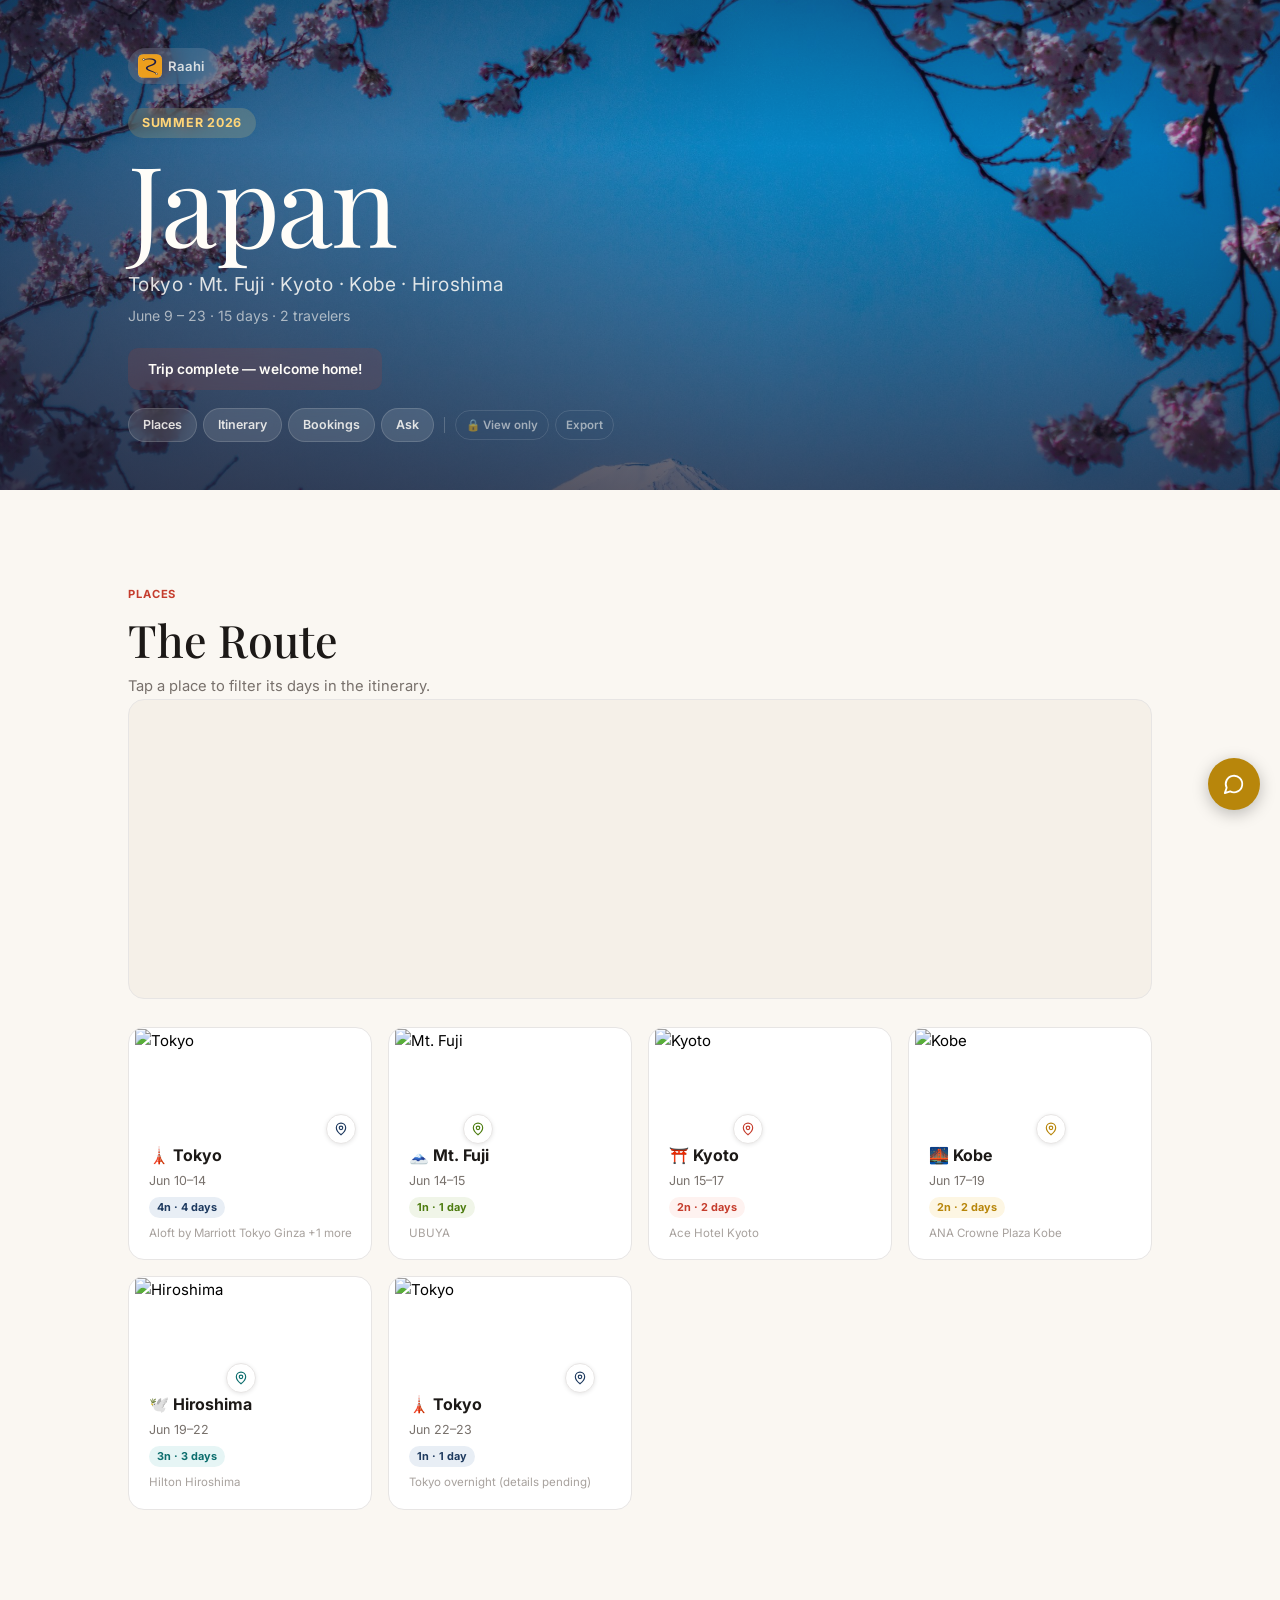
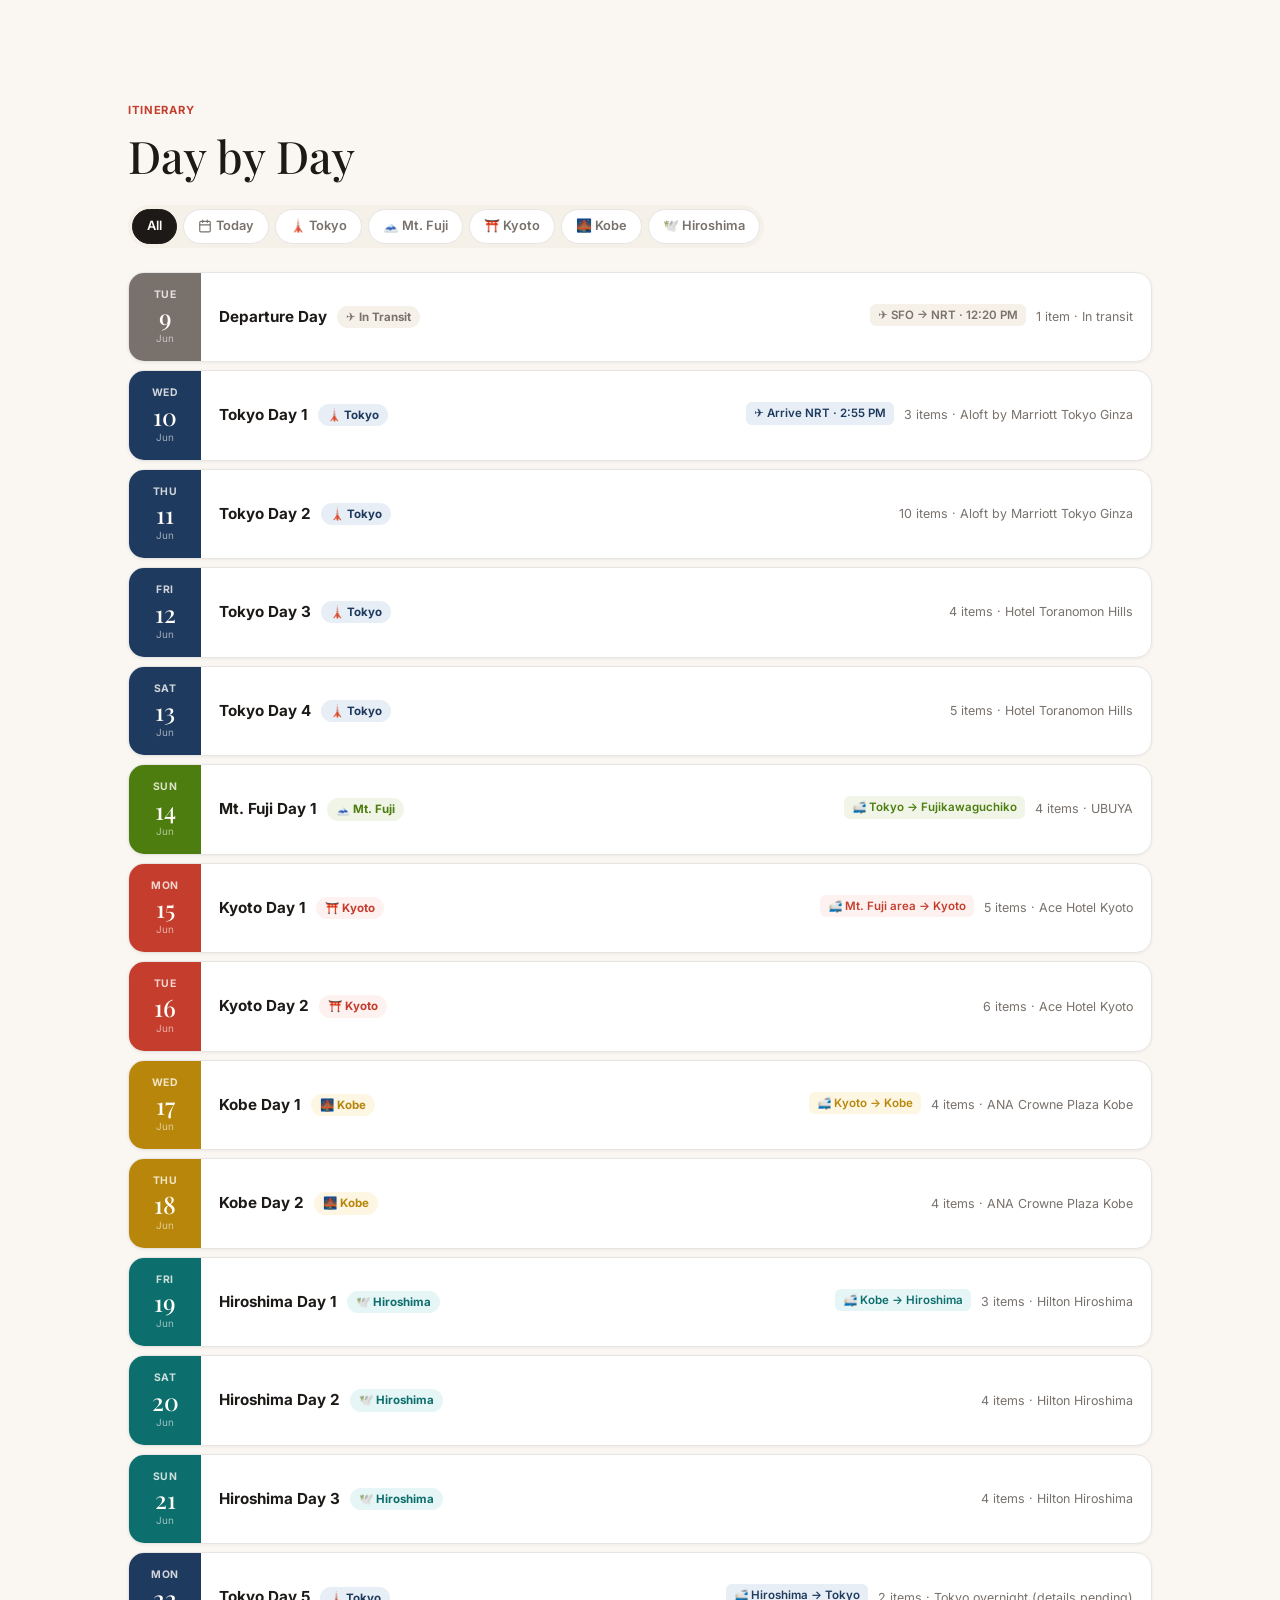
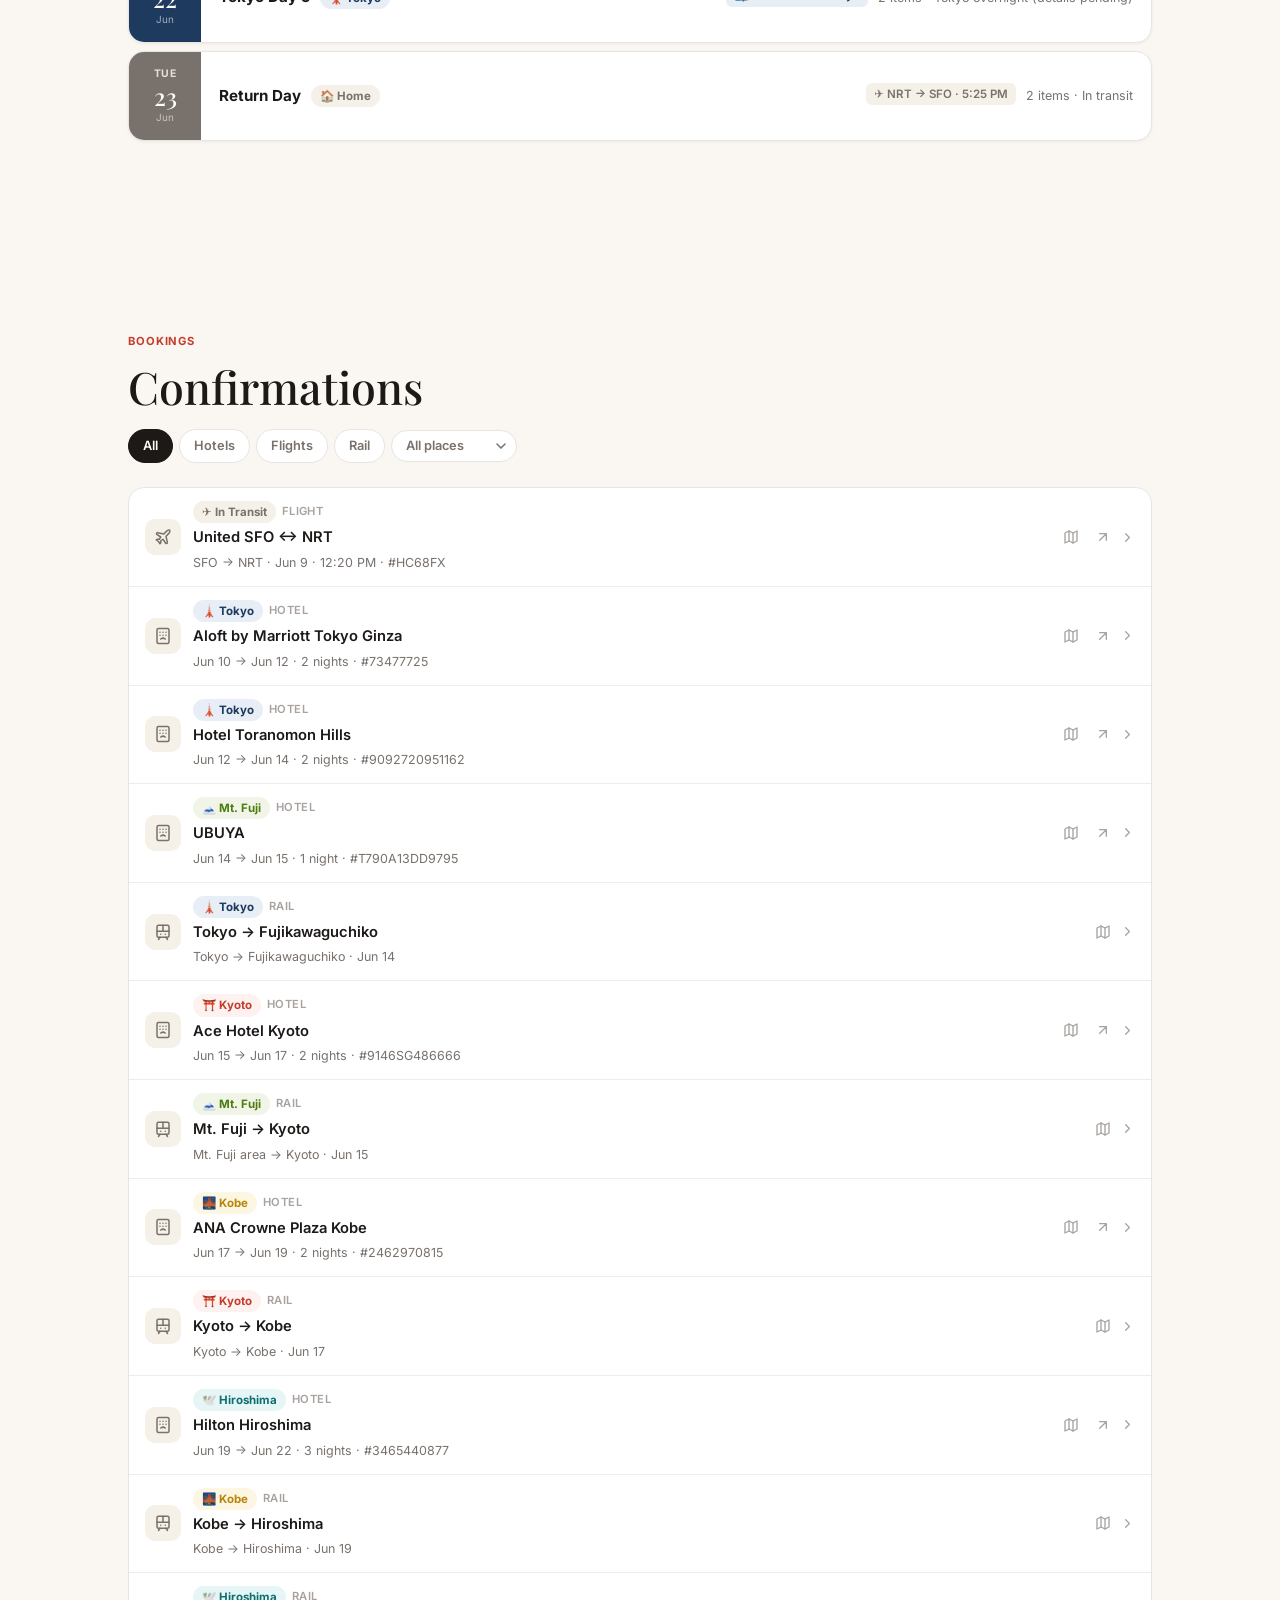
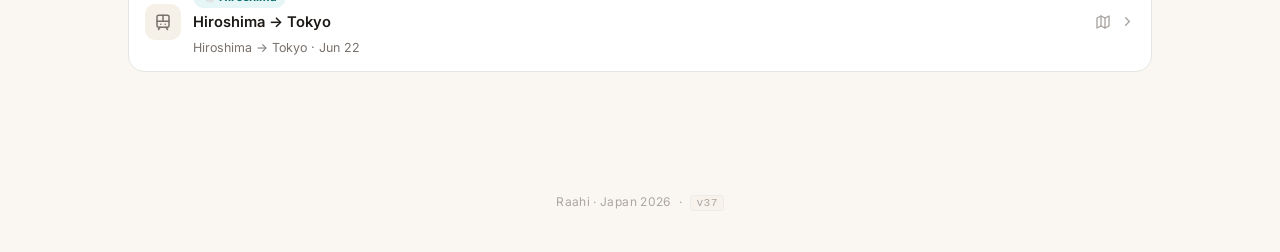
==== commit 344a1b3c: "Add duplicate place detection, merge tool, and booking conflict warnings Places: - _apmConfirm: dete" ====
--- a/japan.html
+++ b/japan.html
@@ -312,6 +312,6 @@
 
 <script src="https://unpkg.com/leaflet@1.9.4/dist/leaflet.js" crossorigin=""></script>
   <script src="https://cdn.jsdelivr.net/npm/flatpickr"></script>
-  <script src="app.js?v=36"></script>
+  <script src="app.js?v=37"></script>
 </body>
 </html>
--- a/styles.css
+++ b/styles.css
@@ -4858,3 +4858,89 @@
   border-radius: 3px;
   padding: 0.1em 0.45em;
 }
+
+/* ================================================
+   DUPLICATE PLACES BANNER
+   ================================================ */
+.dup-places-banner {
+  display: flex;
+  flex-wrap: wrap;
+  align-items: center;
+  gap: .4rem .6rem;
+  background: #fffbeb;
+  border: 1.5px solid #f59e0b;
+  border-radius: var(--radius);
+  padding: .6rem .9rem;
+  font-size: .82rem;
+  margin-bottom: 1rem;
+  color: var(--ink);
+}
+.dup-icon { font-size: 1rem; }
+.dup-text { font-weight: 600; color: #92400e; }
+.dup-place-name { font-weight: 600; }
+.dup-sep { color: var(--ink-muted); }
+.dup-hint { color: var(--ink-muted); font-size: .75rem; width: 100%; margin-top: .1rem; }
+.dup-merge-btn { font-size: .75rem !important; padding: .15rem .5rem !important; }
+.apm-dup-warn {
+  font-size: .82rem;
+  color: #92400e;
+  background: #fffbeb;
+  border: 1px solid #f59e0b;
+  border-radius: var(--radius);
+  padding: .5rem .7rem;
+  margin-bottom: .75rem;
+  line-height: 1.4;
+}
+
+/* ================================================
+   BOOKING CONFLICT BANNER
+   ================================================ */
+.booking-conflict-banner {
+  background: #fff7ed;
+  border: 1.5px solid #f97316;
+  border-radius: var(--radius);
+  padding: .75rem 1rem;
+  margin-bottom: 1rem;
+  font-size: .84rem;
+}
+.bcb-header {
+  display: flex;
+  align-items: center;
+  gap: .4rem;
+  flex-wrap: wrap;
+  margin-bottom: .4rem;
+}
+.bcb-icon { font-size: 1rem; }
+.bcb-header strong { color: #9a3412; }
+.bcb-hint { color: var(--ink-muted); }
+.bcb-list { display: flex; flex-direction: column; gap: .3rem; padding-left: 1.6rem; }
+.bcb-row {
+  display: flex;
+  flex-wrap: wrap;
+  align-items: center;
+  gap: .2rem .5rem;
+  font-size: .8rem;
+  color: var(--ink);
+}
+.bcb-hotel { font-weight: 600; }
+.bcb-dates { color: var(--ink-muted); font-size: .76rem; }
+.bcb-vs { color: #ef4444; font-size: .74rem; font-style: italic; }
+
+/* ── Nav conflict badge ── */
+.snav-link { position: relative; }
+.conflict-badge {
+  position: absolute;
+  top: -4px;
+  right: -8px;
+  background: #ef4444;
+  color: #fff;
+  font-size: .6rem;
+  font-weight: 700;
+  border-radius: 99px;
+  min-width: 15px;
+  height: 15px;
+  line-height: 15px;
+  text-align: center;
+  padding: 0 3px;
+  pointer-events: none;
+}
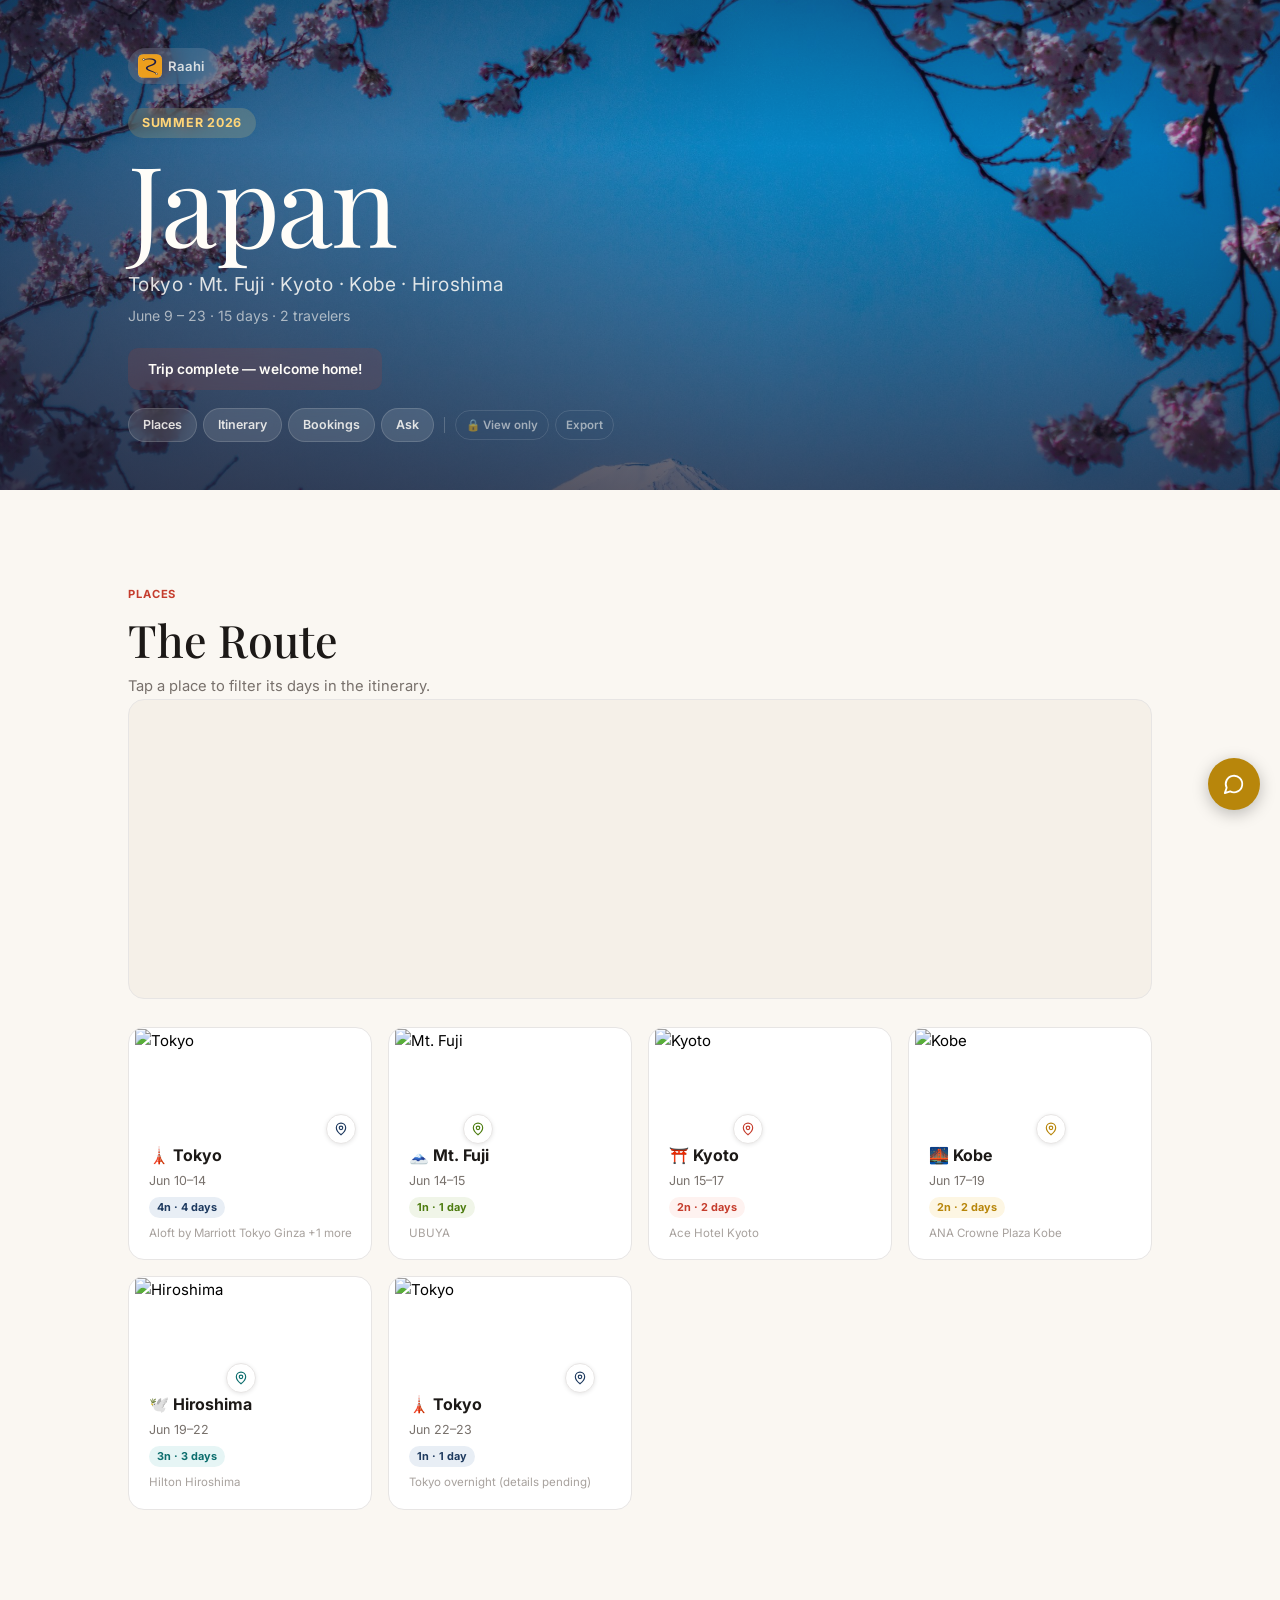
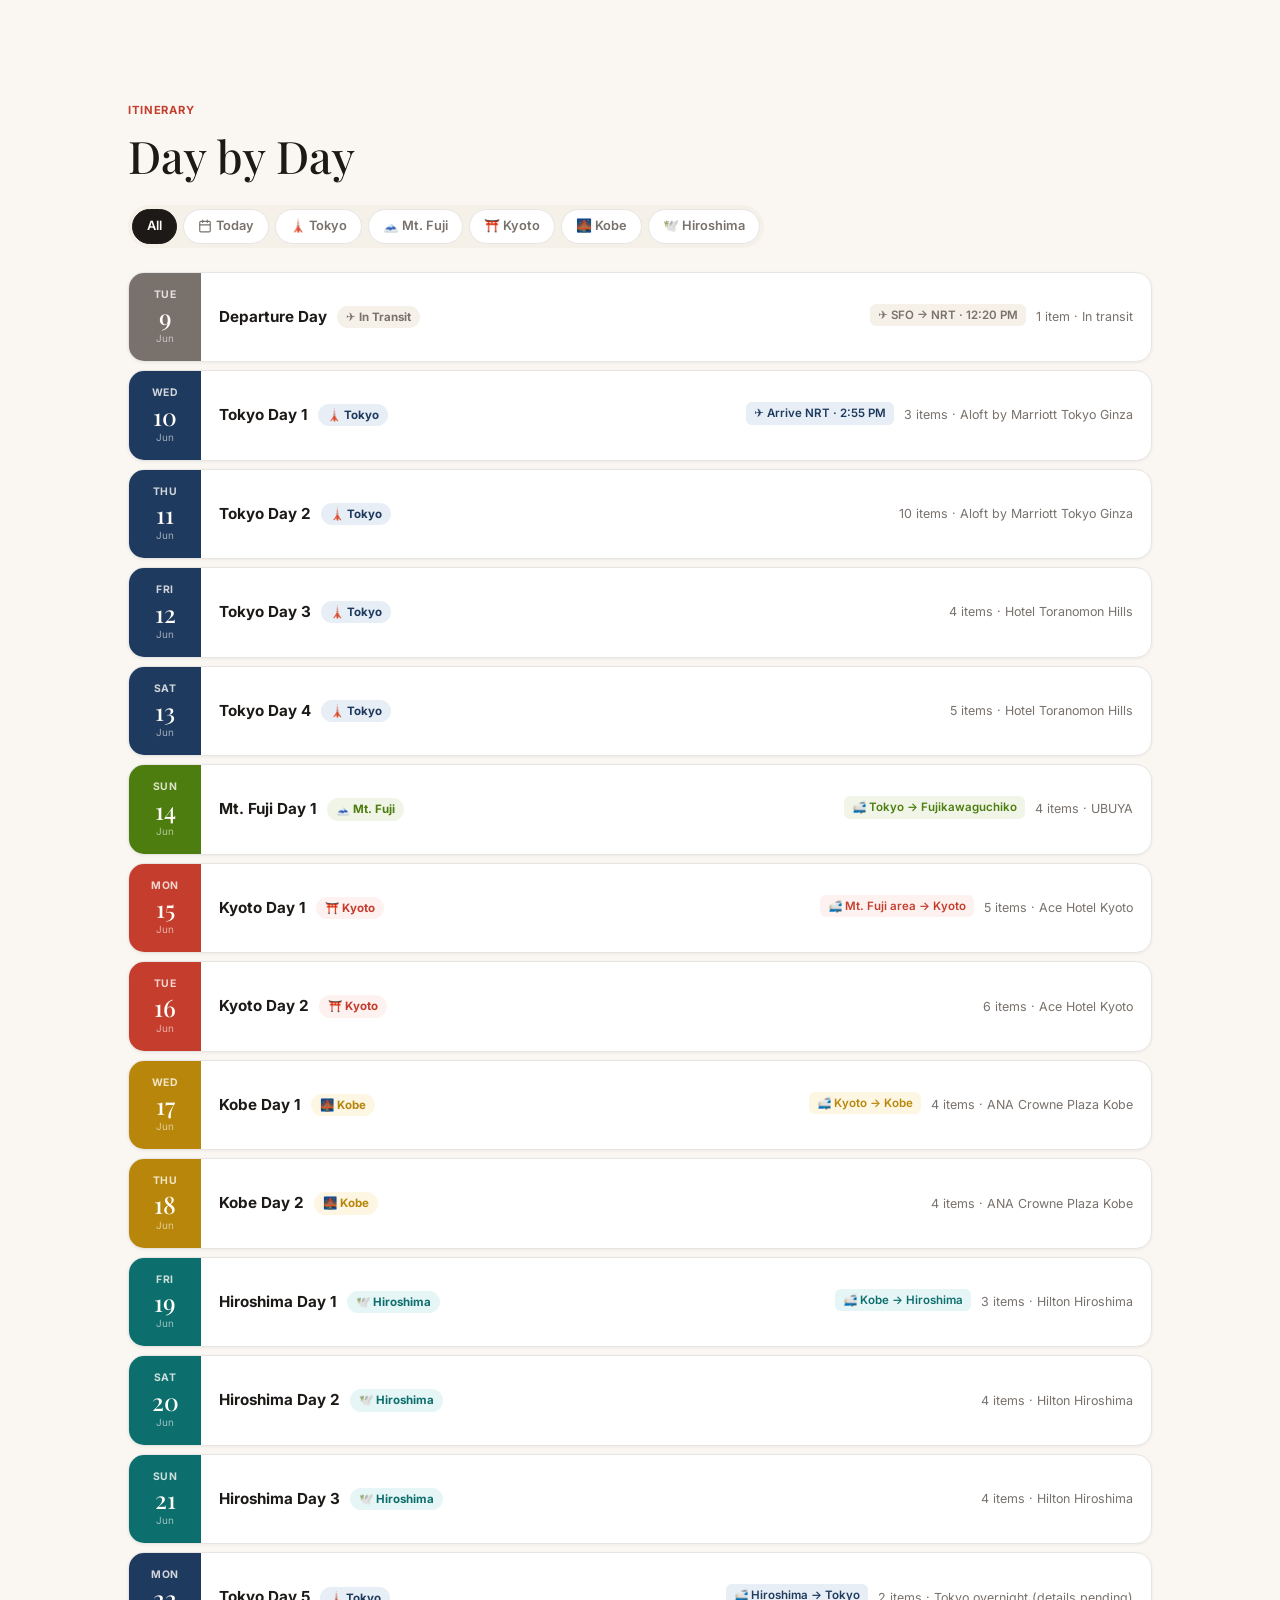
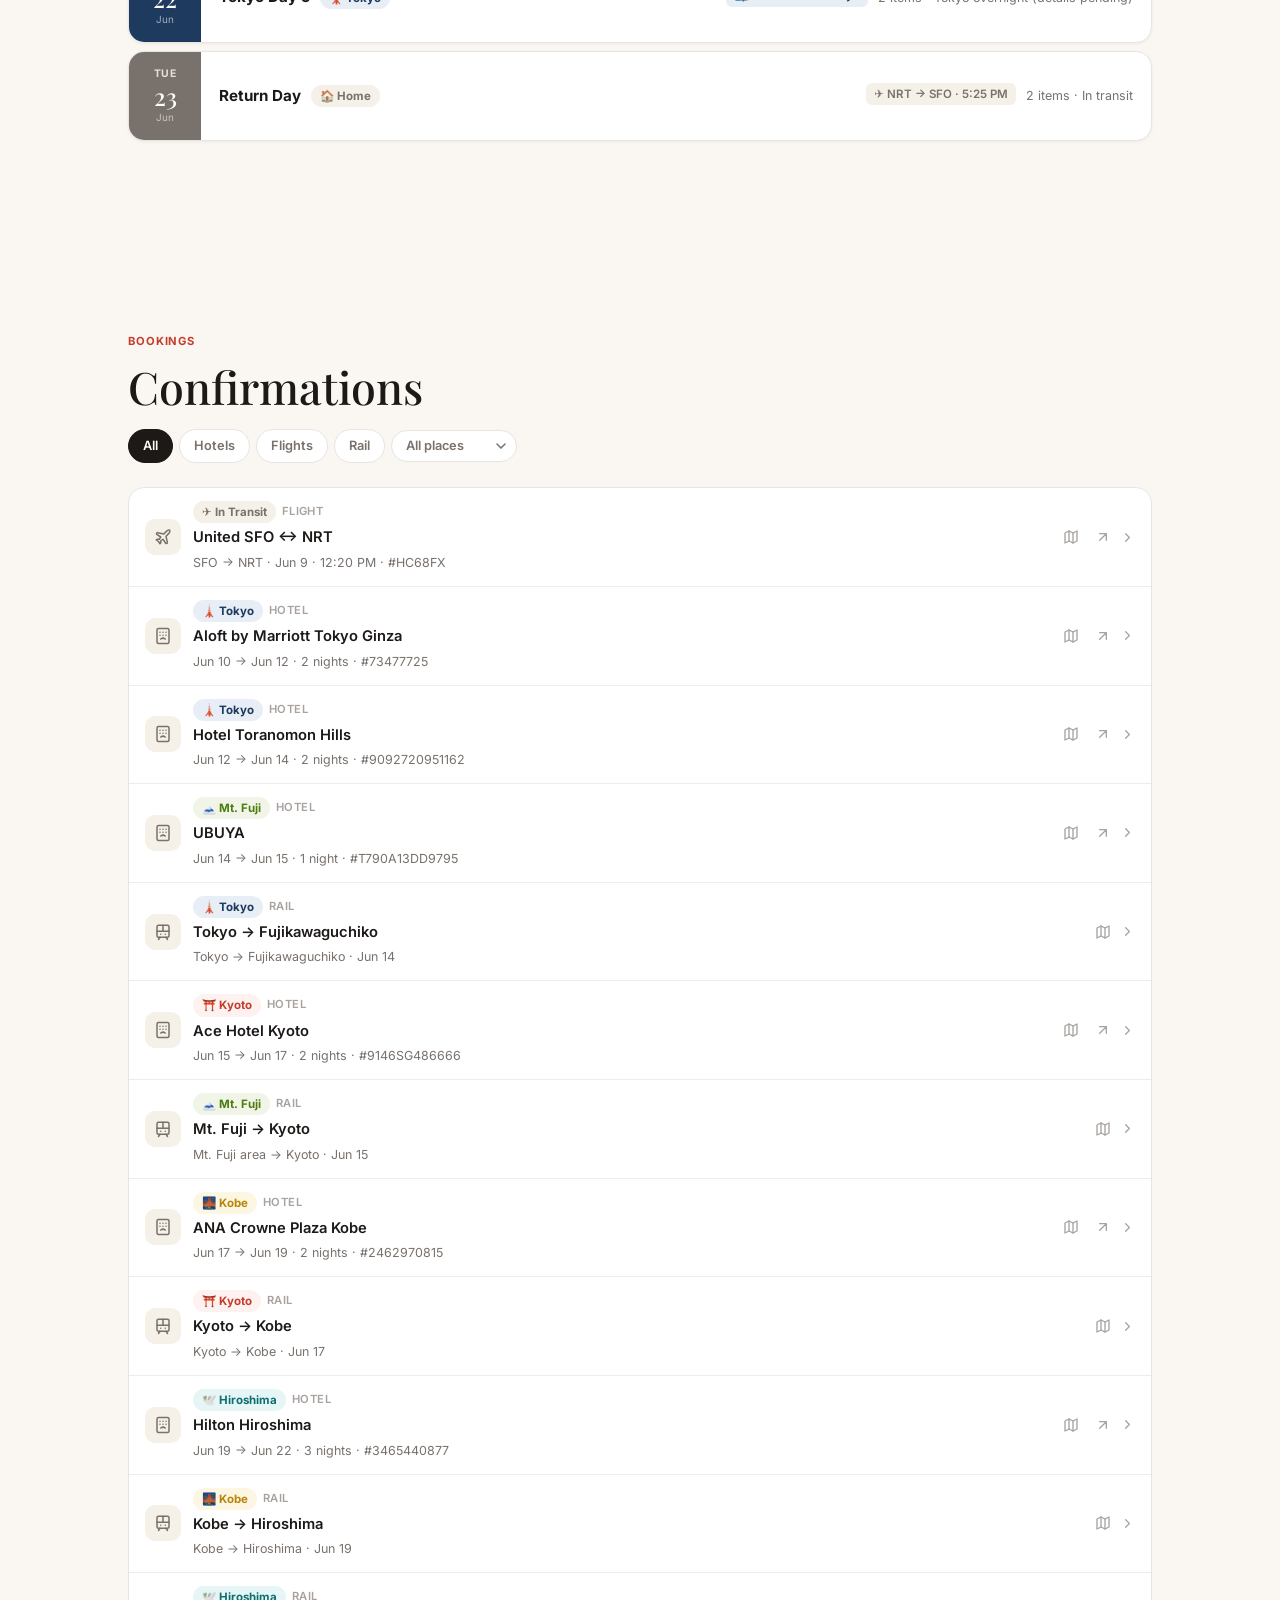
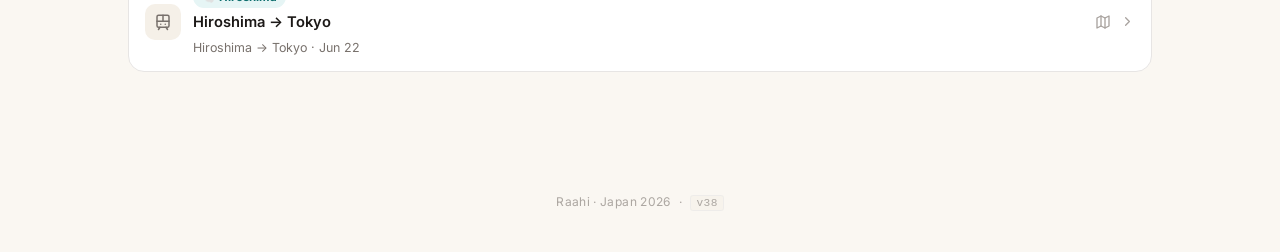
==== commit 6902185d: "Migration v6: auto-merge duplicate place entities; prevent future duplicates The Add Place flow prev" ====
--- a/japan.html
+++ b/japan.html
@@ -312,6 +312,6 @@
 
 <script src="https://unpkg.com/leaflet@1.9.4/dist/leaflet.js" crossorigin=""></script>
   <script src="https://cdn.jsdelivr.net/npm/flatpickr"></script>
-  <script src="app.js?v=37"></script>
+  <script src="app.js?v=38"></script>
 </body>
 </html>
